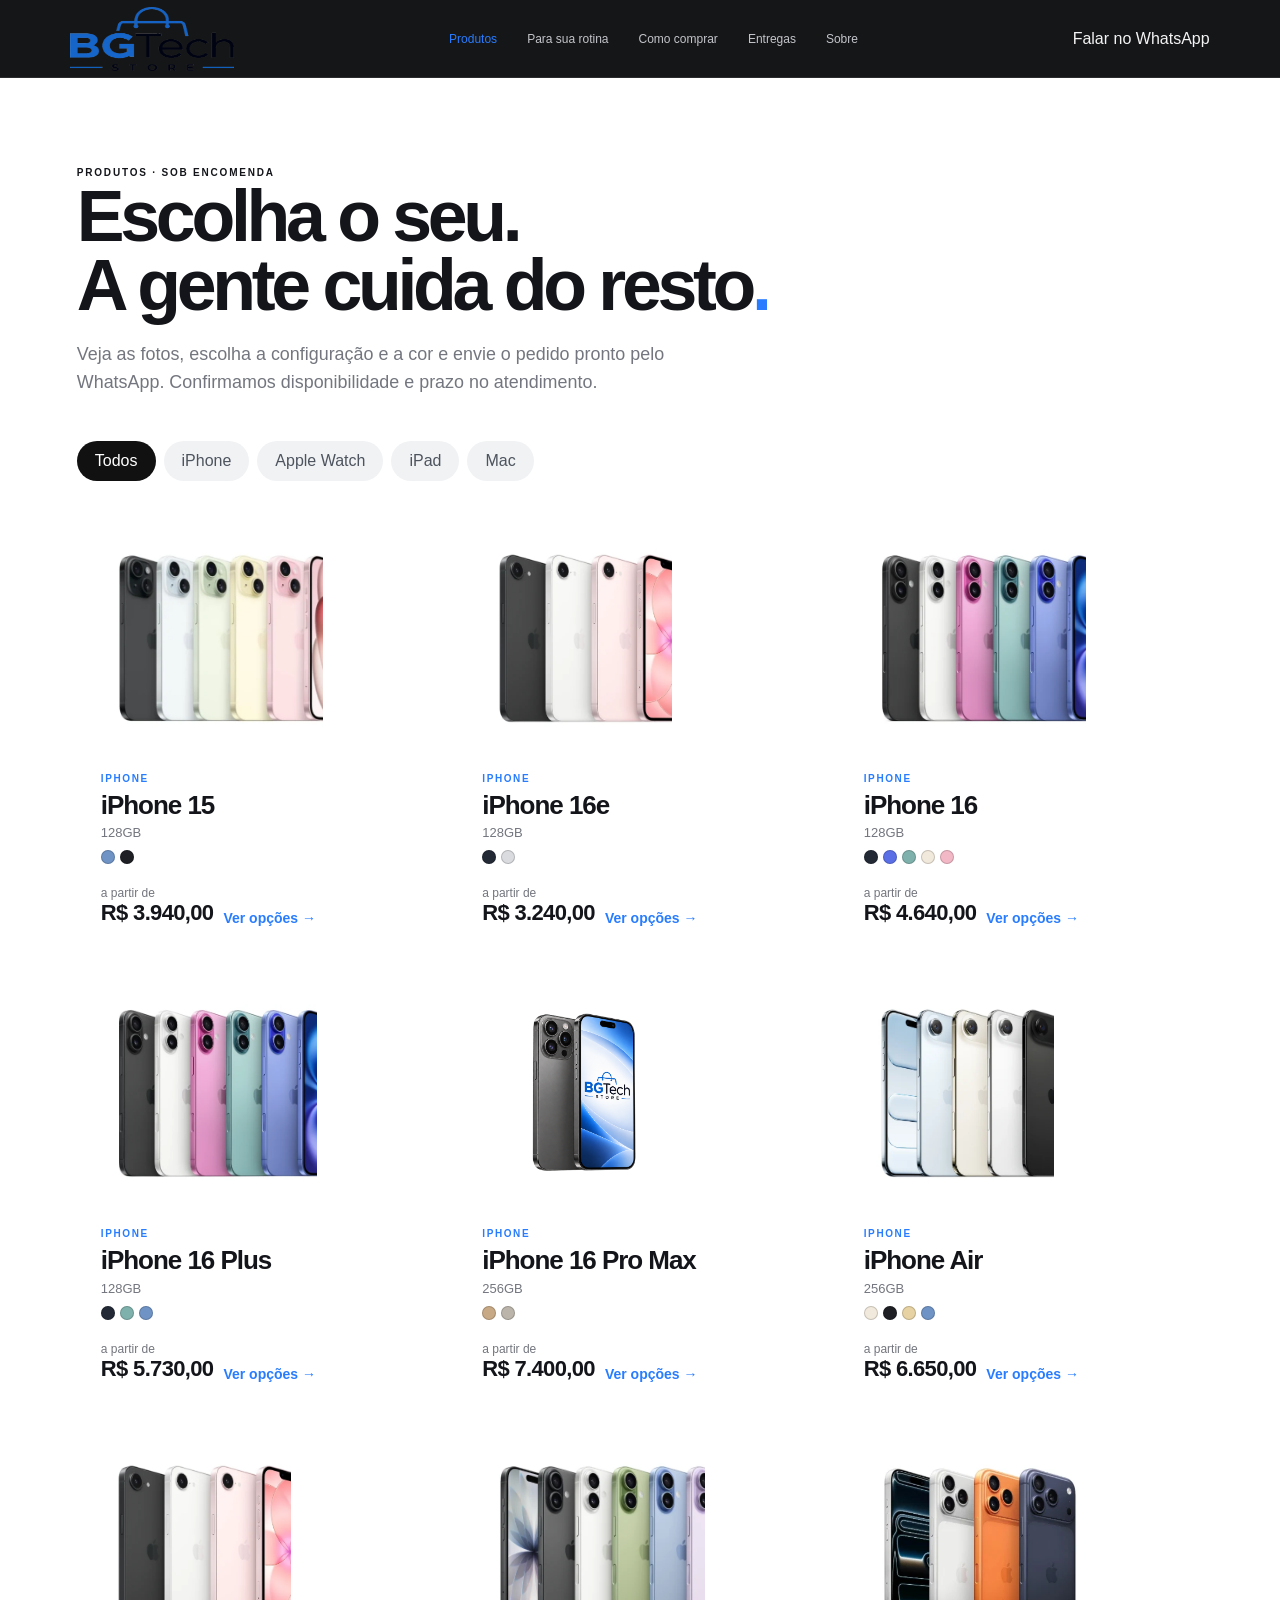
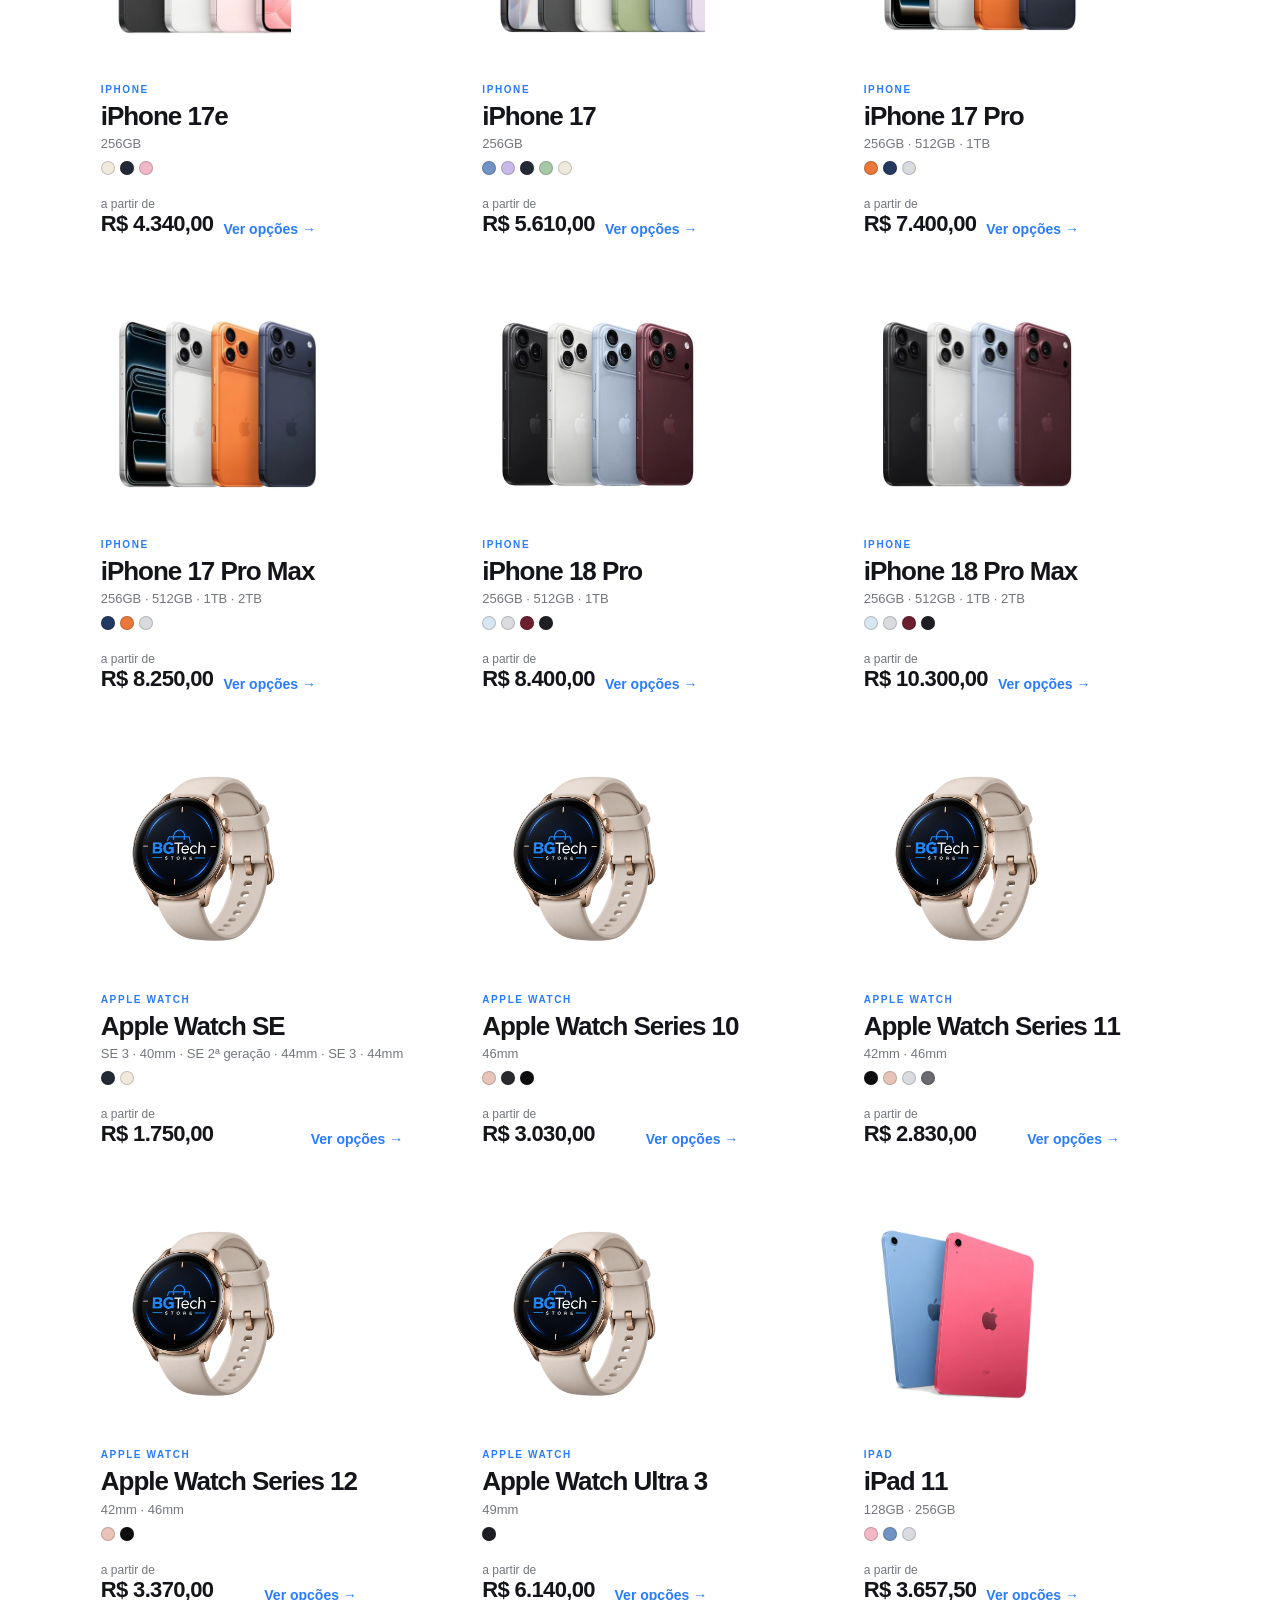
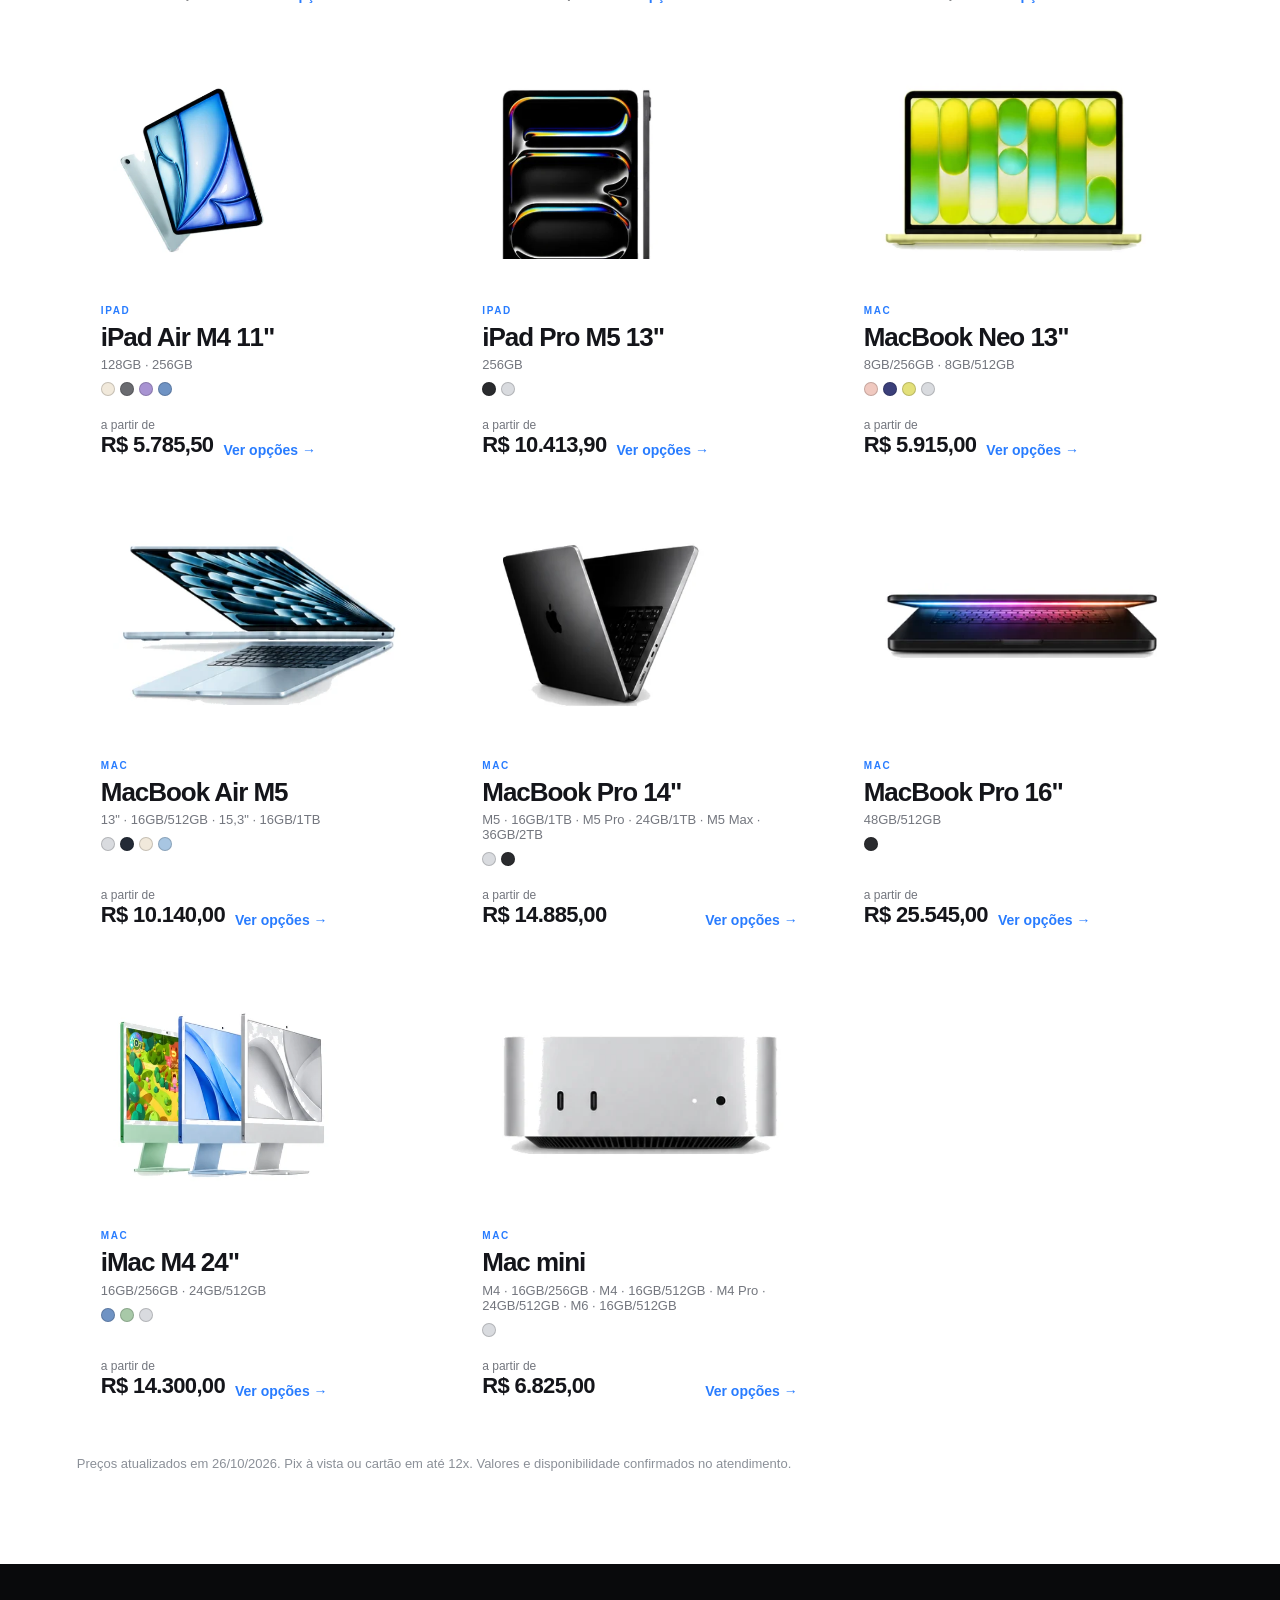
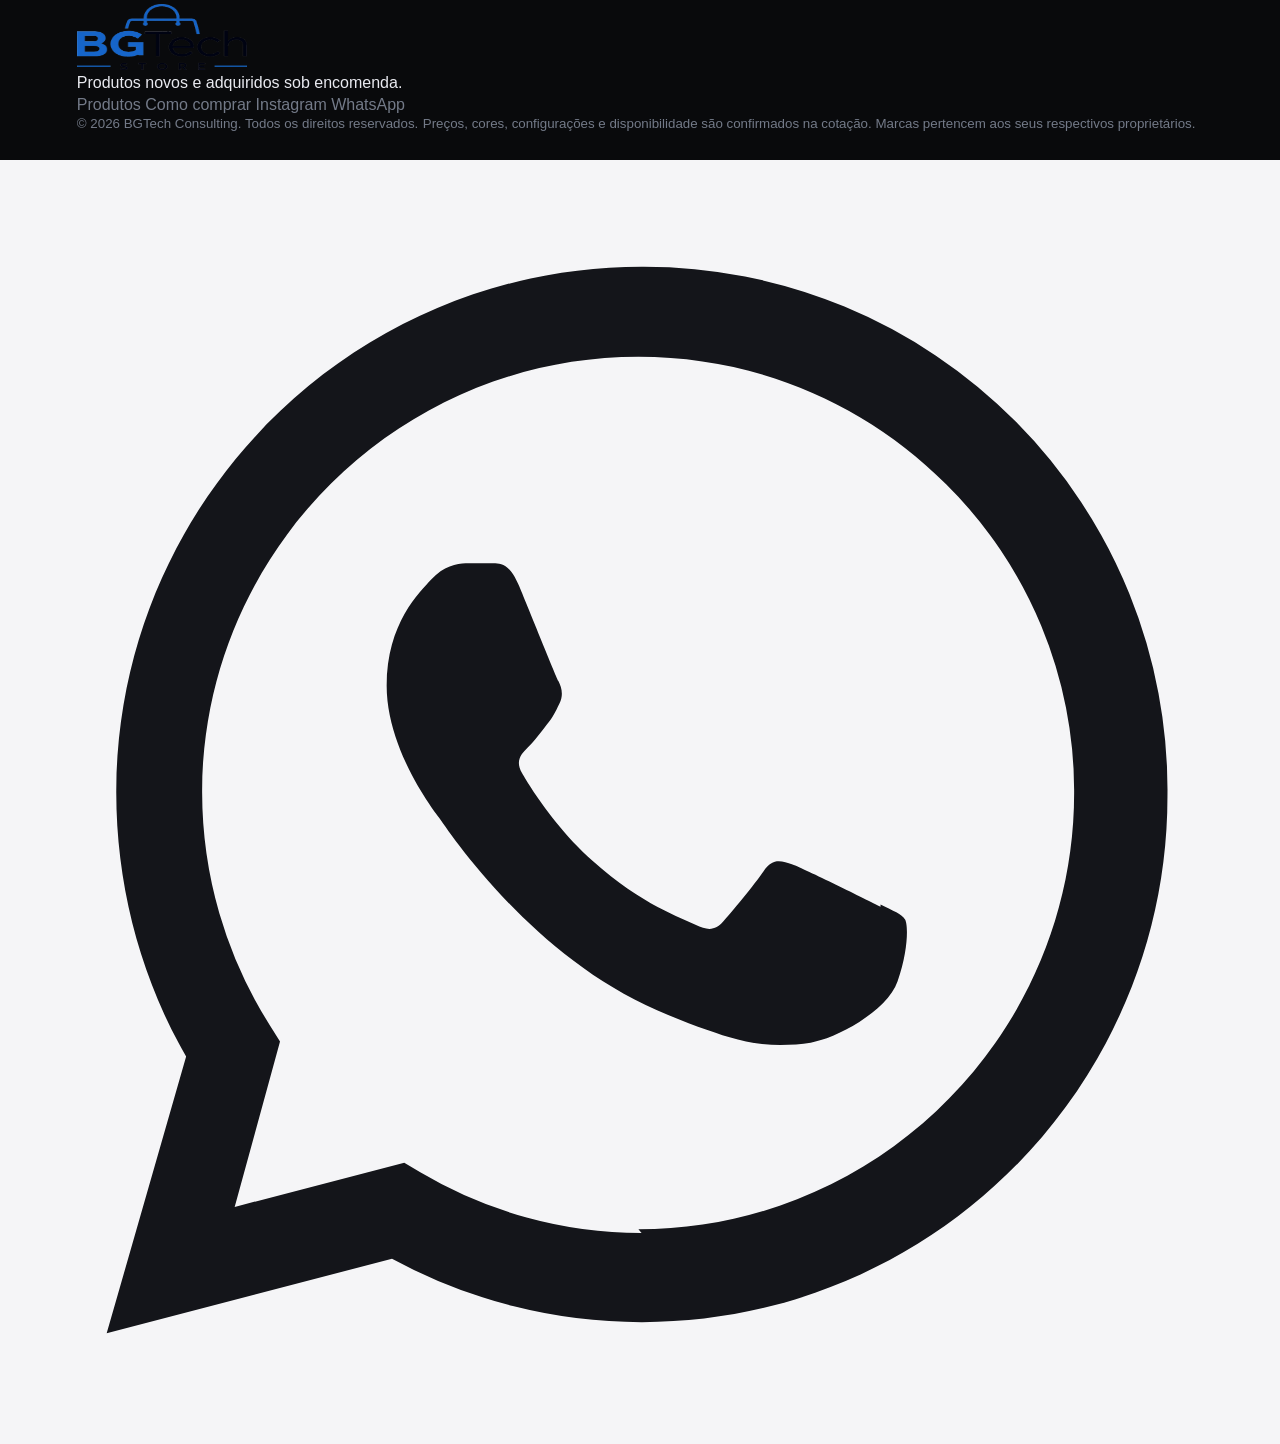
==== produtos.html @ 638562e5 "Adiciona página /produtos com fotos, configuração e pedido pelo WhatsApp - produtos.html usa o mesmo" ====
<!doctype html>
<html lang="pt-BR">
<head>
  <meta charset="utf-8" />
  <meta name="viewport" content="width=device-width, initial-scale=1" />
  <meta name="description" content="Produtos BGTech Store: iPhone, Apple Watch, iPad e Mac com preço no Pix e em até 12x. Escolha cor e armazenamento e feche pelo WhatsApp. Smartphones, tablets, MacBooks, notebooks, smartwatches e acessórios sob encomenda, com atendimento consultivo, 5% de desconto no Pix e parcelamento em até 12x." />
  <meta name="theme-color" content="#ffffff" />
  <meta name="robots" content="index,follow" />

  <meta property="og:type" content="website" />
  <meta property="og:locale" content="pt_BR" />
  <meta property="og:site_name" content="BGTech Store" />
  <meta property="og:title" content="Produtos | BGTech Store" />
  <meta property="og:description" content="Tecnologia sob encomenda com atendimento consultivo para você escolher melhor." />
  <meta property="og:image" content="assets/og-bgtech.png" />

  <title>Produtos | BGTech Store</title>
  <link rel="icon" type="image/png" sizes="32x32" href="assets/favicon-32.png" />
  <link rel="apple-touch-icon" href="assets/apple-touch-icon.png" />
  <link rel="stylesheet" href="styles.css" />
  <link rel="stylesheet" href="produtos.css" />

  <script type="application/ld+json">
  {
    "@context":"https://schema.org",
    "@type":"Store",
    "name":"BGTech Store",
    "description":"Tecnologia sob encomenda com atendimento consultivo.",
    "telephone":"+55 11 92019-3443",
    "sameAs":["https://www.instagram.com/bgtechstore/"],
    "url":"https://bgtech-store.vercel.app/"
  }
  </script>
</head>
<body>
  <a class="skip-link" href="#conteudo">Pular para o conteúdo</a>

  <header class="site-header" id="topo">
    <a class="brand" href="/" aria-label="BGTech Store — início">
      <img src="assets/logo-bgtech-web.png" alt="BGTech Store" width="164" height="64" />
    </a>

    <nav class="desktop-nav" aria-label="Navegação principal">
      <a href="/produtos" aria-current="page">Produtos</a>
      <a href="/#perfis">Para sua rotina</a>
      <a href="/#como-comprar">Como comprar</a>
      <a href="/#entregas">Entregas</a>
      <a href="/#sobre">Sobre</a>
    </nav>

    <a class="header-cta" data-wa="Olá BGTech Store! Quero encontrar a tecnologia ideal para a minha rotina." href="#">Falar no WhatsApp</a>
    <button class="menu-btn" type="button" aria-label="Abrir menu" aria-expanded="false" aria-controls="mobile-menu"><span></span><span></span></button>
  </header>

  <nav class="mobile-menu" id="mobile-menu" hidden aria-label="Navegação móvel">
    <a href="/produtos" aria-current="page">Produtos</a>
    <a href="/#perfis">Para sua rotina</a>
    <a href="/#como-comprar">Como comprar</a>
    <a href="/#entregas">Entregas</a>
    <a href="/#sobre">Sobre</a>
    <a class="mobile-wa" data-wa="Olá BGTech Store! Quero encontrar a tecnologia ideal para a minha rotina." href="#">Falar no WhatsApp</a>
  </nav>

  <main id="conteudo" class="shop">
    <section class="shop-hero">
      <span class="eyebrow">PRODUTOS · SOB ENCOMENDA</span>
      <h1>Escolha o seu.<br>A gente cuida do resto<span>.</span></h1>
      <p>Veja as fotos, escolha a configuração e a cor e envie o pedido pronto pelo WhatsApp. Confirmamos disponibilidade e prazo no atendimento.</p>
    </section>

    <nav class="shop-filter" aria-label="Categorias de produto">
      <button type="button" class="shop-chip active" data-cat="all" aria-pressed="true">Todos</button>
      <button type="button" class="shop-chip" data-cat="iphone" aria-pressed="false">iPhone</button>
      <button type="button" class="shop-chip" data-cat="watch" aria-pressed="false">Apple Watch</button>
      <button type="button" class="shop-chip" data-cat="ipad" aria-pressed="false">iPad</button>
      <button type="button" class="shop-chip" data-cat="mac" aria-pressed="false">Mac</button>
    </nav>

    <section class="shop-grid" id="shop-grid" aria-live="polite"></section>
    <p class="shop-note">Preços atualizados em <span id="shop-updated"></span>. Pix à vista ou cartão em até 12x. Valores e disponibilidade confirmados no atendimento.</p>
  </main>

  <div class="pd" id="pd" hidden role="dialog" aria-modal="true" aria-labelledby="pd-name">
    <div class="pd-box">
      <button class="pd-close" id="pd-close" type="button" aria-label="Fechar">×</button>
      <figure class="pd-media"><img id="pd-img" alt="" /><button class="pd-zoom" id="pd-zoom" type="button">Ampliar foto</button></figure>
      <div class="pd-info">
        <span class="card-kicker" id="pd-tag"></span>
        <h2 id="pd-name"></h2>
        <div class="pd-group" id="pd-opt-group"><span class="pd-label">Configuração</span><div class="pd-chips" id="pd-opts"></div></div>
        <div class="pd-group"><span class="pd-label">Cor <b id="pd-color-name"></b></span><div class="pd-chips" id="pd-colors"></div></div>
        <div class="pd-price">
          <div><small>À vista no Pix</small><strong id="pd-pix"></strong></div>
          <div class="pd-card" id="pd-card"></div>
        </div>
        <a class="btn btn-wa" id="pd-wa" href="#" target="_blank" rel="noopener noreferrer">Pedir pelo WhatsApp</a>
        <p class="pd-help">Você conversa direto com a BGTech. Sem cadastro e sem pagamento no site.</p>
      </div>
    </div>
  </div>
  <div class="zoom" id="zoom" hidden><img id="zoom-img" alt="" /><button class="pd-close" id="zoom-close" type="button" aria-label="Fechar foto">×</button></div>

  <footer>
    <div class="footer-main">
      <div class="footer-brand">
        <img src="assets/logo-bgtech-web.png" alt="BGTech Store" width="170" height="66" />
        <p>Produtos novos e adquiridos sob encomenda.</p>
      </div>
      <div class="footer-links">
        <a href="/produtos">Produtos</a>
        <a href="/#como-comprar">Como comprar</a>
        <a href="https://instagram.com/bgtechstore" target="_blank" rel="noopener noreferrer">Instagram</a>
        <a data-wa="Olá BGTech Store!" href="#">WhatsApp</a>
      </div>
    </div>
    <div class="footer-legal">
      <small>© <span id="year"></span> BGTech Consulting. Todos os direitos reservados.</small>
      <small>Preços, cores, configurações e disponibilidade são confirmados na cotação. Marcas pertencem aos seus respectivos proprietários.</small>
    </div>
  </footer>

  <a class="whatsapp-fab" data-wa="Olá BGTech Store! Quero fazer uma cotação." href="#" aria-label="Falar com a BGTech Store no WhatsApp">
    <svg viewBox="0 0 24 24" aria-hidden="true"><path fill="currentColor" d="M19.05 4.91A9.82 9.82 0 0 0 12.03 2C6.6 2 2.18 6.42 2.18 11.86c0 1.74.45 3.45 1.31 4.95L2 22l5.35-1.4a9.8 9.8 0 0 0 4.68 1.19h.01c5.43 0 9.85-4.42 9.85-9.86a9.8 9.8 0 0 0-2.84-7.02Zm-7.02 15.21h-.01a8.14 8.14 0 0 1-4.14-1.14l-.3-.18-3.18.83.85-3.1-.2-.32a8.17 8.17 0 0 1-1.26-4.35c0-4.5 3.67-8.17 8.18-8.17 2.18 0 4.23.85 5.77 2.39a8.1 8.1 0 0 1 2.4 5.79c0 4.51-3.67 8.18-8.17 8.18Zm4.48-6.12c-.24-.12-1.43-.71-1.65-.79-.22-.08-.38-.12-.54.12-.16.24-.62.79-.76.95-.14.16-.28.18-.52.06-.24-.12-1.01-.37-1.92-1.19-.71-.63-1.19-1.41-1.33-1.65-.14-.24-.01-.37.11-.49.11-.1.24-.28.35-.42.12-.14.16-.24.24-.4.08-.16.04-.3-.02-.42-.06-.12-.54-1.31-.74-1.79-.2-.48-.4-.41-.54-.42h-.46c-.16 0-.42.06-.64.3-.22.24-.84.82-.84 2s.86 2.31.98 2.47c.12.16 1.69 2.58 4.09 3.61.57.25 1.02.4 1.36.51.57.18 1.1.16 1.52.1.46-.07 1.43-.58 1.63-1.15.2-.57.2-1.06.14-1.16-.06-.1-.22-.16-.46-.28Z"/></svg>
  </a>

  <noscript><div class="noscript">Para usar os links automáticos do WhatsApp, ative o JavaScript. Telefone: (11) 92019-3443.</div></noscript>
  <script src="script.js" defer></script>
  <script src="produtos-data.js" defer></script>
  <script src="produtos.js" defer></script>
</body>
</html>
---- styles.css ----
@charset "UTF-8";
:root{--blue:#287cff;--ink:#14151a;--muted:#73767e;--dark:#090a0c;--line:#ffffff18;color-scheme:light;--phone-metal:#9ea9b9}
*{box-sizing:border-box}html{scroll-behavior:smooth;scroll-padding-top:82px}body{margin:0;font-family:Arial,Helvetica,sans-serif;color:var(--ink);background:#f5f5f7;-webkit-font-smoothing:antialiased}a{color:inherit;text-decoration:none}button,input{font:inherit}button,a,input{-webkit-tap-highlight-color:transparent}button,a{touch-action:manipulation}button{cursor:pointer}img{max-width:100%;display:block}button:focus-visible,a:focus-visible,input:focus-visible{outline:3px solid #398cff;outline-offset:6px}button{color:inherit}h1,h2,h3,p{margin:0}h1,h2,h3{letter-spacing:-.055em}h2{font-size:clamp(38px,4.5vw,68px);line-height:1.06;font-weight:600}h3{font-weight:600}p{line-height:1.65}.skip-link{position:fixed;top:10px;left:10px;padding:15px;background:white;z-index:100;transform:translateY(-160%)}.skip-link:focus{transform:none}[hidden]{display:none!important}
.site-header{height:78px;position:sticky;top:0;z-index:50;display:flex;align-items:center;justify-content:space-between;gap:26px;padding:0 5.5%;background:#090a0cf2;backdrop-filter:blur(18px);border-bottom:1px solid var(--line);color:#f4f4f5}.brand{display:flex;flex-direction:column;align-items:center;flex-shrink:0}.brand-mark{font-size:23px;letter-spacing:-1.3px;font-weight:800;position:relative}.brand-mark>span{font-weight:400}.brand-mark i{display:inline-block;background:var(--blue);border-radius:50%;width:5px;height:5px;margin-left:3px}.brand-store{font-size:8px;letter-spacing:6px;margin-left:6px;margin-top:3px}.desktop-nav{display:flex;gap:30px;font-size:12px;color:#c4c5ca}.desktop-nav a:hover{color:white}.nav-cta{font-size:12px;border:1px solid #ffffff35;border-radius:30px;padding:12px 17px}.nav-cta span{margin-left:12px}.menu-btn{display:none;background:none;border:0;padding:12px}.menu-btn span{display:block;width:22px;height:1px;background:white;margin:6px 0}.mobile-menu{position:fixed;z-index:49;top:70px;width:100%;padding:20px 24px 32px;background:#101114;color:white;border-bottom:1px solid #333}.mobile-menu a{display:block;padding:14px 0;font-size:18px}
.hero{background:var(--dark);color:white;position:relative;min-height:800px;min-height:calc(100svh - 78px);display:grid;grid-template-columns:1.05fr 1fr;align-items:center;padding:55px 7% 92px;overflow:hidden;isolation:isolate}.hero:before{content:"";position:absolute;inset:0;background:radial-gradient(ellipse at 76% 48%,#24334a35,transparent 55%);z-index:-1}.hero-copy{z-index:2;padding-bottom:20px}.eyebrow{font-size:10px;letter-spacing:.18em;font-weight:600;line-height:1.8}.hero .eyebrow{color:#b2b6c0;font-size:9px;letter-spacing:.15em}.blue-dot{display:inline-block;width:5px;height:5px;border-radius:50%;background:#488dff;margin:0 7px 2px 0;box-shadow:0 0 13px #287cff}.hero h1{font-size:clamp(58px,6.6vw,108px);font-weight:600;line-height:1.02;margin:27px 0 28px;letter-spacing:-.065em}.hero h1>span{color:#9ca7ba;background:linear-gradient(100deg,#ecf0f9,#8795af);background-clip:text;-webkit-text-fill-color:transparent}.hero-description{color:#999da7;font-size:17px;line-height:1.65}.actions{display:flex;align-items:center;gap:25px;margin-top:34px}.button{display:inline-flex;align-items:center;justify-content:center;gap:22px;border-radius:40px;padding:17px 24px;font-size:13px;font-weight:500;min-height:50px;transition:background .2s,transform .2s}.button:hover{transform:translateY(-2px)}.primary{background:var(--blue);color:white}.primary:hover{background:#1267eb}.text-link{display:inline-flex;align-items:center;gap:15px;color:#0968e7;font-size:13px}.text-link:hover{text-decoration:underline;text-underline-offset:5px}.text-link.light{color:#e5e6eb}.hero-bottom{position:absolute;bottom:30px;left:7%;right:7%;display:flex;justify-content:space-between;align-items:center;color:#70747e;font-size:8px;letter-spacing:.14em;border-top:1px solid var(--line);padding-top:25px}.hero-bottom a{color:#b1b4bc;font-size:10px;letter-spacing:0}.hero-bottom a span{margin-left:14px}
.hero-art{height:600px;position:relative;min-width:0;scroll-margin-top:100px}.art-word{font-weight:800;position:absolute;font-size:clamp(140px,22vw,330px);letter-spacing:-.08em;top:100px;left:-10%;color:#ffffff03;-webkit-text-stroke:1px #ffffff0c;z-index:-1}.light-beam{position:absolute;inset:10% -35% 0 10%;background:radial-gradient(ellipse,#466ca324,transparent 65%);filter:blur(30px);pointer-events:none}.device-view{position:absolute;inset:20px 0 70px;perspective:1100px;display:grid;place-items:center}.phone-assembly{width:238px;height:475px;position:relative;transform-style:preserve-3d;transform:rotateX(8deg) rotateY(var(--rotation,-24deg)) rotateZ(var(--phone-lean,12deg)) translateY(var(--phone-shift,0px));transition:transform .65s cubic-bezier(.2,.7,.2,1);will-change:transform}.phone-back,.phone-front{position:absolute;inset:0;border-radius:39px;backface-visibility:hidden;overflow:hidden;border:3px solid #aeb8c7}.phone-back{transform:translateZ(12px);background:linear-gradient(115deg,#e0e3e7 0%,#a6adb9 22%,#87919f 52%,#bcc3cd 85%,#d4d8df);box-shadow:inset 0 0 0 2px #e9edf24d,inset 10px 0 20px #ffffff22}.phone-back:after{content:"";position:absolute;inset:0;background:linear-gradient(125deg,transparent 45%,#f5f7ff55 50%,transparent 55%);opacity:.35;pointer-events:none}.camera-island{position:absolute;top:15px;left:14px;width:125px;height:139px;background:linear-gradient(120deg,#cad0d9,#7d8795);border-radius:29px;border:1px solid #e2e6ec;box-shadow:2px 4px 5px #28364677,inset 0 0 0 2px #ffffff28}.lens{position:absolute;width:48px;height:48px;border-radius:50%;background:radial-gradient(circle at 43% 40%,#456582 0%,#142b44 10%,#080d19 18%,#1d2d45 26%,#060a12 34%,#0a0c10 49%,#3c424c 51%,#12151b 60%,#9099a7 63%,#c3cbd7 68%,#666f7d 73%);border:1px solid #5d6672;box-shadow:2px 4px 4px #161c2477}.lens:after{content:"";position:absolute;width:9px;height:5px;border-radius:50%;background:#a9c6f555;left:14px;top:11px;filter:blur(1px)}.lens-one{left:8px;top:10px}.lens-two{left:8px;bottom:10px}.lens-three{right:8px;top:44px}.flash{position:absolute;right:24px;top:14px;width:18px;height:18px;border:2px solid #a6adb8;background:#f0eadf;border-radius:50%;box-shadow:inset 0 0 4px #fff}.sensor{position:absolute;right:27px;bottom:15px;border-radius:50%;background:#28313b;width:13px;height:13px}.back-monogram{position:absolute;top:54%;width:100%;text-align:center;letter-spacing:-1px;color:#4b566c66;font-weight:700;font-size:22px}.back-monogram span{font-weight:400}.back-detail{position:absolute;bottom:34px;left:0;width:100%;text-align:center;font-size:5px;letter-spacing:1.6px;color:#556076}.phone-front{transform:rotateY(180deg) translateZ(12px);border:5px solid #24272e;background:#050611;box-shadow:0 0 0 1px #c4cbd7,inset 0 0 0 2px #000}.screen-art{position:absolute;inset:0;background:radial-gradient(ellipse at 20% 30%,#152e97,#04040e 65%)}.screen-art i{position:absolute;left:-60px;top:75px;width:330px;height:210px;border-radius:50%;transform:rotate(-45deg);border:2px solid #73a1ff;box-shadow:0 0 15px #346bff,inset 0 0 30px #183ce3;background:linear-gradient(15deg,#080b2c88,#204ed888)}.screen-art i:nth-child(2){top:200px;left:-5px;transform:rotate(-45deg);border-color:#8d75ff;background:#25184844}.screen-art i:nth-child(3){top:315px;left:55px;border-color:#c2caff}.dynamic-island{position:absolute;top:10px;left:50%;transform:translateX(-50%);width:69px;height:20px;border-radius:30px;background:#030305}.screen-copy{position:absolute;top:38%;width:100%;text-align:center;text-shadow:0 1px 15px #0008}.screen-copy span{font-size:16px}.screen-copy strong{display:block;font-size:50px;letter-spacing:-3px;margin-top:4px}.screen-bar{position:absolute;bottom:9px;left:35%;width:30%;height:4px;border-radius:9px;background:#eee}.phone-side{position:absolute;top:37px;height:401px;width:24px;background:linear-gradient(90deg,#697383,#d1d7e0 35%,#828d9d 65%,#c7cfda);backface-visibility:hidden}.side-left{left:-12px;transform:rotateY(-90deg)}.side-right{right:-12px;transform:rotateY(90deg)}.phone-side i{position:absolute;left:8px;top:80px;width:8px;height:43px;border-radius:8px;background:#737c8c;border:1px solid #c7d0dc}.side-left i:nth-child(2){top:140px}.side-right i{top:105px;height:60px}.phone-edge{position:absolute;left:37px;width:164px;height:24px;background:linear-gradient(#758090,#c7cfda,#8792a2);backface-visibility:hidden}.edge-top{top:-12px;transform:rotateX(90deg)}.edge-bottom{bottom:-12px;transform:rotateX(-90deg)}.edge-bottom i{position:absolute;width:25px;height:7px;background:#161a21;border-radius:5px;left:70px;top:9px}.device-shadow{position:absolute;width:240px;height:18px;border-radius:50%;background:#020306;filter:blur(14px);bottom:95px;left:calc(50% - 120px)}.device-controls{position:absolute;bottom:30px;display:flex;align-items:center;gap:12px;justify-content:center;width:100%;font-size:10px;color:#9a9eaa}.device-controls label span{margin-left:7px}.device-controls input{width:75px;height:22px;accent-color:#acbdd8;cursor:pointer}.device-controls button{border:1px solid #ffffff25;border-radius:20px;background:#ffffff07;color:#c7ccd5;padding:8px 12px;font-size:10px;min-height:34px}.art-note{position:absolute;bottom:0;width:100%;text-align:center;font-size:8px;color:#686e7b}
.benefit-strip{display:flex;justify-content:center;gap:65px;padding:24px 6%;background:#111216;color:#8a8e99;font-size:11px;border-top:1px solid var(--line)}.benefit-strip b{color:#d1d3da;font-weight:500}.section{padding:110px max(6%,calc((100vw - 1280px)/2));}.section-heading h2{margin-top:20px}.section-heading h2 span{color:#8a8d96}.section-heading>p:last-child{font-size:16px;color:#7c808a;margin-top:23px}.experience{background:#101114;color:#f2f2f6;padding-top:110px;padding-bottom:110px}.experience .eyebrow{color:#8e95a4}.feature-grid{display:grid;grid-template-columns:repeat(3,1fr);gap:38px;margin-top:70px}.feature{border-top:1px solid #ffffff1c;padding-top:20px}.feature-index{font-size:9px;letter-spacing:.14em;color:#888e9b}.feature-visual{height:190px;position:relative;display:flex;align-items:center;justify-content:center;overflow:hidden}.feature h3{font-size:23px;letter-spacing:-.04em;margin:14px 0}.feature>p{font-size:13px;color:#9296a0;max-width:315px}.camera-visual{gap:0;transform:rotate(-10deg)}.camera-visual i{height:82px;width:82px;border-radius:50%;border:6px solid #454e5d;background:radial-gradient(circle,#566a9e 0%,#0b1327 18%,#33476b 27%,#0a0c13 38%,#0d1016 60%,#697385 64%,#151921 70%);box-shadow:0 12px 30px #0009;margin-left:-15px}.camera-visual i:nth-child(2){transform:translateY(-22px)}.camera-visual i:nth-child(3){transform:translateY(6px)}.orbit-visual i{position:absolute;width:240px;height:94px;border:1px solid #3a465b;border-radius:50%;transform:rotate(-25deg)}.orbit-visual i:nth-child(2){transform:rotate(25deg);width:220px;height:110px}.orbit-visual span{font-size:35px;line-height:1;letter-spacing:-2px;z-index:1;background:#101114;padding:6px;color:#c2cbdc;text-align:center}.choice-visual{flex-direction:column}.choice-visual>span{font-size:73px;letter-spacing:-5px;color:#c5cbd5}.choice-visual i{font-style:normal;font-size:8px;letter-spacing:.2em;color:#707b8f}
.collection{background:#f5f5f7}.collection-heading{display:flex;align-items:flex-end;justify-content:space-between;gap:30px;margin-bottom:48px}.collection-heading .eyebrow{color:#70757e;margin-bottom:18px}.collection-heading h2{font-size:clamp(36px,4vw,56px)}.collection-heading>p{font-size:13px;color:#787d85}.collection-grid{display:grid;grid-template-columns:1fr 1fr;gap:22px}.product-card{border-radius:24px;background:white;overflow:hidden;position:relative;min-height:550px;display:flex;flex-direction:column;isolation:isolate}.product-copy{padding:40px 40px 0;z-index:2}.product-copy .eyebrow{font-size:8px;color:#838793}.product-copy h3{font-size:42px;line-height:1.06;margin:16px 0 13px}.product-copy p{font-size:14px;color:#81858e;margin-bottom:19px}.product-card img{width:85%;height:320px;object-fit:contain;align-self:center;transition:transform .8s cubic-bezier(.2,.7,.2,1)}.product-card:hover img{transform:scale(1.04) translateY(-5px)}.product-wide{grid-column:1/-1;display:grid;grid-template-columns:.85fr 1.15fr;min-height:470px;align-items:center;background:radial-gradient(ellipse at 70% 80%,#dfe8f0,#fdfdfd 65%)}.product-wide .product-copy{padding:45px 0 45px 55px}.product-wide .product-copy h3{font-size:56px}.product-wide img{width:100%;height:440px;object-fit:contain}.accessories{background:radial-gradient(ellipse at 80% 60%,#263548,#141921 65%);color:white;min-height:420px}.accessories .product-copy p{color:#a4abb7}.accessories img{height:410px;width:90%}.consultation{display:grid;grid-template-columns:1fr 1fr;gap:100px;background:#fff}.consultation-intro .eyebrow{color:#777e8b;font-size:9px;margin-bottom:24px}.consultation-intro h2 span{color:#287cff}.consultation-intro>p:not(.eyebrow){color:#7e838c;font-size:14px;max-width:340px;margin-top:28px;margin-bottom:28px}.steps{list-style:none;margin:0;padding:24px 0}.steps li{display:flex;gap:28px;border-top:1px solid #e3e5ea;padding:32px 0}.steps li>span{color:#9aa2b0;font-size:11px;padding-top:7px}.steps h3{font-size:23px;letter-spacing:-.04em;margin-bottom:12px}.steps p{font-size:13px;color:#7d838d;max-width:340px}.closing{background:#0b0c0f;color:#fff;text-align:center;padding:105px 24px 95px;background-image:radial-gradient(ellipse at 50% 105%,#182e53,transparent 60%)}.closing .eyebrow{color:#8c95a4;margin-bottom:24px}.closing h2{font-size:clamp(56px,6.5vw,96px);line-height:1.02}.closing h2 span{color:#a6b5d1}.closing p:not(.eyebrow){font-size:15px;color:#989eab;margin:25px 0 30px}.instagram-link{display:block;font-size:11px;color:#979fab;margin-top:29px}.instagram-link:hover{color:white}footer{background:#090a0c;color:#737a88;padding:40px 6% 28px}.footer-top{display:flex;gap:28px;align-items:center;padding-bottom:30px}.footer-brand{color:#e9eaf0}.footer-top p{flex:1;font-size:11px;margin-left:20px}.footer-top>a:not(.brand){font-size:11px;color:#c0c4ce}.footer-bottom{border-top:1px solid #ffffff16;padding-top:23px;display:flex;gap:55px;justify-content:space-between}.footer-bottom p{font-size:9px;max-width:620px}.reveal{opacity:1;transform:none}.motion-ready .reveal{opacity:0;transform:translateY(24px);transition:opacity .8s,transform .8s}.motion-ready .reveal.visible{opacity:1;transform:none}
@media(min-width:1500px){.hero{padding-left:max(7%,calc((100vw - 1400px)/2));padding-right:max(7%,calc((100vw - 1400px)/2))}.hero-art{height:680px}.phone-assembly{width:270px;height:540px}.phone-side{height:466px}.phone-edge{width:196px}.device-controls{bottom:35px}.device-view{inset:40px 0 75px}}
@media(max-width:1100px){.desktop-nav{gap:18px}.nav-cta{font-size:11px;padding:10px 12px}.hero{padding-inline:5%;grid-template-columns:1.1fr 1fr}.hero h1{font-size:65px}.hero .eyebrow{font-size:8px;letter-spacing:.1em}.hero-art{height:570px}.phone-assembly{width:211px;height:430px}.phone-side{height:356px}.phone-edge{width:137px}.actions{gap:18px}.actions .text-link{font-size:11px}.button{font-size:12px;padding:16px 20px}.benefit-strip{gap:30px}.section{padding:85px 6%}.feature-grid{gap:25px}.consultation{gap:50px}.device-controls{gap:8px}.device-controls label{font-size:9px}.device-controls input{width:50px}}
@media(max-width:800px){.site-header{height:70px;padding-inline:6%}.desktop-nav,.nav-cta{display:none}.menu-btn{display:block}.hero{grid-template-columns:1fr;min-height:0;text-align:center;padding:60px 24px 90px}.hero-copy{padding:0}.hero h1{font-size:clamp(50px,10vw,78px);margin:22px 0}.hero .eyebrow{font-size:8px}.hero-description{font-size:15px}.actions{justify-content:center;gap:23px;margin-top:25px}.hero-art{height:535px;margin-top:24px;width:100%;max-width:500px;justify-self:center;scroll-margin-top:85px}.device-view{inset:20px 0 70px}.phone-assembly{width:211px;height:420px;--phone-lean:9deg}.phone-side{height:346px}.art-word{font-size:230px;top:90px;left:0;width:100%}.hero-bottom{left:6%;right:6%;bottom:26px;padding-top:20px}.hero-bottom>span:last-child{display:none}.hero-bottom>span:first-child{font-size:7px}.device-controls{bottom:30px;gap:13px}.device-controls input{width:70px}.device-controls label{font-size:10px}.art-note{bottom:3px}.benefit-strip{display:grid;grid-template-columns:1fr 1fr;text-align:center;gap:14px 12px;padding:24px;font-size:10px}.section{padding:75px 6%}.section-heading h2{font-size:43px}.section-heading>p:last-child{font-size:14px}.feature-grid{grid-template-columns:1fr;gap:35px;margin-top:45px}.feature{display:grid;grid-template-columns:1fr 1fr;column-gap:22px}.feature-index{grid-column:1/-1}.feature-visual{grid-column:2;grid-row:2/4;height:160px}.feature h3{grid-column:1;grid-row:2;align-self:end;font-size:21px;line-height:1.15}.feature>p{grid-column:1;grid-row:3;font-size:12px}.camera-visual i{width:65px;height:65px;flex-shrink:0}.orbit-visual i{width:150px;height:90px}.orbit-visual i:nth-child(2){width:150px;height:80px}.choice-visual>span{font-size:54px}.choice-visual i{font-size:6px}.collection-heading{display:block;margin-bottom:32px}.collection-heading h2{font-size:40px}.collection-heading>p{margin-top:20px}.collection-grid{gap:16px}.product-card{min-height:440px}.product-copy{padding:27px 24px 0}.product-copy h3{font-size:31px}.product-copy p{font-size:12px}.product-copy .eyebrow{font-size:7px}.product-card img{height:240px;width:100%}.product-wide{min-height:390px}.product-wide .product-copy{padding:35px 0 35px 30px}.product-wide .product-copy h3{font-size:39px}.product-wide img{height:330px}.product-card .text-link{font-size:11px;gap:8px}.consultation{grid-template-columns:1fr;gap:35px}.consultation-intro h2{font-size:49px}.consultation-intro>p:not(.eyebrow){max-width:470px}.steps li{padding:25px 0}.steps p{max-width:none}.steps{padding:0}.closing{padding:80px 24px}.footer-top{flex-wrap:wrap;gap:22px}.footer-top p{flex-basis:60%;margin-left:0}.footer-bottom{display:block}.footer-bottom p+p{margin-top:15px}}
@media(max-width:480px){.hero{padding-top:46px}.hero h1{font-size:52px}.hero-art{height:500px}.phone-assembly{width:190px;height:386px}.phone-side{height:312px}.phone-edge{width:116px}.camera-island{transform:scale(.88);transform-origin:top left}.art-word{font-size:190px;top:100px}.hero-bottom>span:first-child{font-size:6px}.hero-bottom a{font-size:9px}.collection-grid{grid-template-columns:1fr}.product-wide{grid-column:auto;display:flex;min-height:520px}.product-wide .product-copy{padding:32px 30px 0;align-self:flex-start}.product-wide .product-copy h3{font-size:40px}.product-wide img{height:300px}.product-card{min-height:490px}.product-card img{height:290px}.product-copy{padding:32px 30px 0}.product-copy h3{font-size:38px}.feature{column-gap:14px}.feature-visual{height:185px}.choice-visual>span{font-size:46px}.choice-visual i{letter-spacing:.1em}.section-heading h2{font-size:37px}.collection-heading h2{font-size:36px}.footer-top p{font-size:10px;flex-basis:55%}.actions{gap:17px}.button{gap:14px}.device-controls{gap:8px}.device-controls input{width:55px}}
@media(prefers-reduced-motion:reduce){html{scroll-behavior:auto}*,*:before,*:after{transition:none!important;animation:none!important}.motion-ready .reveal{opacity:1;transform:none}.phone-assembly{will-change:auto}}
---- produtos.css ----
/* Página de produtos — segue os tokens de styles.css */
.pd[hidden],.zoom[hidden],.pd-group[hidden]{display:none}
.desktop-nav a[aria-current="page"]{color:var(--blue)}
.shop{background:#fff}
.shop-hero{padding:84px clamp(24px,6vw,96px) 30px;max-width:980px}
.shop-hero h1{font-size:clamp(44px,5.6vw,84px);line-height:.96;letter-spacing:-.06em;font-weight:760;margin-bottom:20px;text-wrap:balance}
.shop-hero h1 span{color:var(--blue)}
.shop-hero p{color:var(--muted);font-size:clamp(16px,1.4vw,19px);max-width:640px;line-height:1.6}
.shop-filter{position:sticky;top:72px;z-index:40;display:flex;gap:8px;overflow-x:auto;padding:14px clamp(24px,6vw,96px);background:rgba(255,255,255,.9);backdrop-filter:blur(18px);-webkit-backdrop-filter:blur(18px);scrollbar-width:none}
.shop-chip{flex:none;border:0;padding:11px 18px;border-radius:999px;background:#f1f2f4;color:#4d545e;font:680 14px/1 inherit;font-family:inherit;cursor:pointer;transition:.2s}
.shop-chip.active{background:#111;color:#fff}
.shop-chip:focus-visible,.pd-chip:focus-visible,.p-card:focus-visible{outline:2px solid var(--blue);outline-offset:3px}
.shop-grid{display:grid;grid-template-columns:repeat(auto-fill,minmax(280px,1fr));gap:18px;padding:18px clamp(24px,6vw,96px) 30px}
.p-card{display:flex;flex-direction:column;text-align:left;border:0;padding:0;background:var(--soft);border-radius:var(--radius-lg);overflow:hidden;cursor:pointer;font:inherit;color:inherit;transition:transform .25s,box-shadow .25s}
.p-card:hover{transform:translateY(-4px);box-shadow:var(--shadow)}
.p-media{height:230px;display:grid;place-items:center;padding:26px;background:#fff;margin:10px 10px 0;border-radius:22px}
.p-media img{width:100%;height:100%;min-height:0;object-fit:contain;transition:transform .35s}
.p-card:hover .p-media img{transform:scale(1.04)}
.p-body{padding:20px 24px 24px;display:flex;flex-direction:column;gap:6px;flex:1}
.p-body .card-kicker{font-size:10px;letter-spacing:.16em;font-weight:820;color:var(--blue)}
.p-body h3{font-size:26px;letter-spacing:-.04em;line-height:1.05;margin:2px 0 0}
.p-opts{font-size:13px;color:var(--muted)}
.p-dots{display:flex;gap:5px;margin:4px 0 6px;flex-wrap:wrap}
.p-dot{width:14px;height:14px;border-radius:50%;box-shadow:inset 0 0 0 1px rgba(0,0,0,.18)}
.p-foot{margin-top:auto;display:flex;align-items:flex-end;justify-content:space-between;gap:10px;padding-top:10px}
.p-price small{display:block;font-size:12px;color:var(--muted)}
.p-price strong{font-size:22px;letter-spacing:-.03em;font-variant-numeric:tabular-nums}
.p-go{font-size:14px;font-weight:720;color:var(--blue);white-space:nowrap}
.shop-note{padding:0 clamp(24px,6vw,96px) 90px;color:#8b9098;font-size:13px}

.pd{position:fixed;inset:0;z-index:90;background:rgba(7,24,47,.42);backdrop-filter:blur(8px);-webkit-backdrop-filter:blur(8px);display:grid;place-items:center;padding:24px}
.pd-box{position:relative;width:min(1080px,100%);max-height:calc(100vh - 48px);overflow:auto;background:#fff;border-radius:var(--radius-xl);display:grid;grid-template-columns:1.1fr 1fr;box-shadow:0 40px 120px rgba(7,24,47,.3)}
.pd-close{position:absolute;top:14px;right:14px;z-index:3;width:42px;height:42px;border:0;border-radius:50%;background:#f1f2f4;color:#111;font-size:24px;line-height:1;cursor:pointer}
.pd-media{margin:0;background:#fff;border-right:1px solid var(--line);display:grid;place-items:center;padding:40px;position:relative;min-height:440px}
.pd-media img{width:100%;max-height:520px;object-fit:contain;cursor:zoom-in;filter:drop-shadow(0 24px 36px rgba(0,0,0,.12))}
.pd-zoom{position:absolute;left:20px;bottom:20px;border:0;background:#fff;border-radius:999px;padding:9px 14px;font:680 12px inherit;font-family:inherit;cursor:pointer;box-shadow:0 8px 20px rgba(0,0,0,.08)}
.pd-info{padding:46px 40px 36px;display:flex;flex-direction:column}
.pd-info .card-kicker{display:block;font-size:10px;letter-spacing:.16em;font-weight:820;color:var(--blue);margin-bottom:10px;text-transform:uppercase}
.pd-info h2{font-size:clamp(34px,3.4vw,48px);letter-spacing:-.05em;line-height:1;margin-bottom:8px}
.pd-group{margin-top:22px}
.pd-label{display:block;font-size:12px;font-weight:760;color:#4a515c;margin-bottom:10px}
.pd-label b{font-weight:500;color:var(--muted);margin-left:4px}
.pd-chips{display:flex;flex-wrap:wrap;gap:8px}
.pd-chip{display:inline-flex;align-items:center;gap:8px;border:1.5px solid var(--line);background:#fff;border-radius:14px;padding:11px 15px;font:650 14px inherit;font-family:inherit;color:var(--ink);cursor:pointer;transition:.15s}
.pd-chip:hover{border-color:#b9c3d1}
.pd-chip[aria-pressed="true"]{border-color:var(--blue);box-shadow:0 0 0 3px var(--blue-soft)}
.pd-chip.soldout{color:#9aa0a8}
.pd-chip .p-dot{width:16px;height:16px}
.pd-price{margin-top:26px;padding:20px 22px;border-radius:20px;background:var(--soft);display:flex;justify-content:space-between;align-items:flex-end;gap:14px;flex-wrap:wrap}
.pd-price small{display:block;font-size:12px;color:var(--muted);margin-bottom:2px}
.pd-price strong{font-size:34px;letter-spacing:-.045em;color:var(--blue);font-variant-numeric:tabular-nums;line-height:1.05}
.pd-card{text-align:right;font-size:13px;color:var(--muted);font-variant-numeric:tabular-nums}
.pd-card b{display:block;color:var(--ink);font-size:16px}
.btn-wa{margin-top:16px;width:100%;gap:10px;background:#18aa60;color:#fff;min-height:56px;font-size:15px}
.btn-wa:hover{background:#12924f;transform:translateY(-2px)}
.pd-help{margin:12px 0 0;font-size:12px;color:#8b9098;text-align:center}
.zoom{position:fixed;inset:0;z-index:95;background:#fff;display:grid;place-items:center;padding:30px;cursor:zoom-out}
.zoom img{max-width:100%;max-height:100%;object-fit:contain}
body.pd-open{overflow:hidden}

@media(max-width:1100px){.shop-filter{top:72px}}
@media(max-width:860px){
  .pd{padding:0;place-items:end center}
  .pd-box{grid-template-columns:1fr;border-radius:28px 28px 0 0;max-height:94vh}
  .pd-media{min-height:0;padding:30px 24px 22px;border-right:0;border-bottom:1px solid var(--line)}.pd-media img{max-height:300px}
  .pd-info{padding:26px 22px calc(26px + env(safe-area-inset-bottom,0px))}
}
@media(max-width:720px){
  .shop-hero{padding:56px 20px 20px}.shop-filter{top:66px;padding:12px 20px}
  .shop-grid{padding:14px 20px 24px;grid-template-columns:1fr 1fr;gap:12px}
  .p-media{height:140px;padding:12px;margin:6px 6px 0;border-radius:18px}
  .p-body{padding:14px 14px 16px}.p-body h3{font-size:18px}.p-opts{font-size:12px}
  .p-price strong{font-size:17px}.p-go{display:none}
  .shop-note{padding:0 20px 80px}
}
@media(max-width:380px){.shop-grid{grid-template-columns:1fr}}
@media(prefers-reduced-motion:reduce){.p-card,.p-media img,.pd-chip{transition:none}}
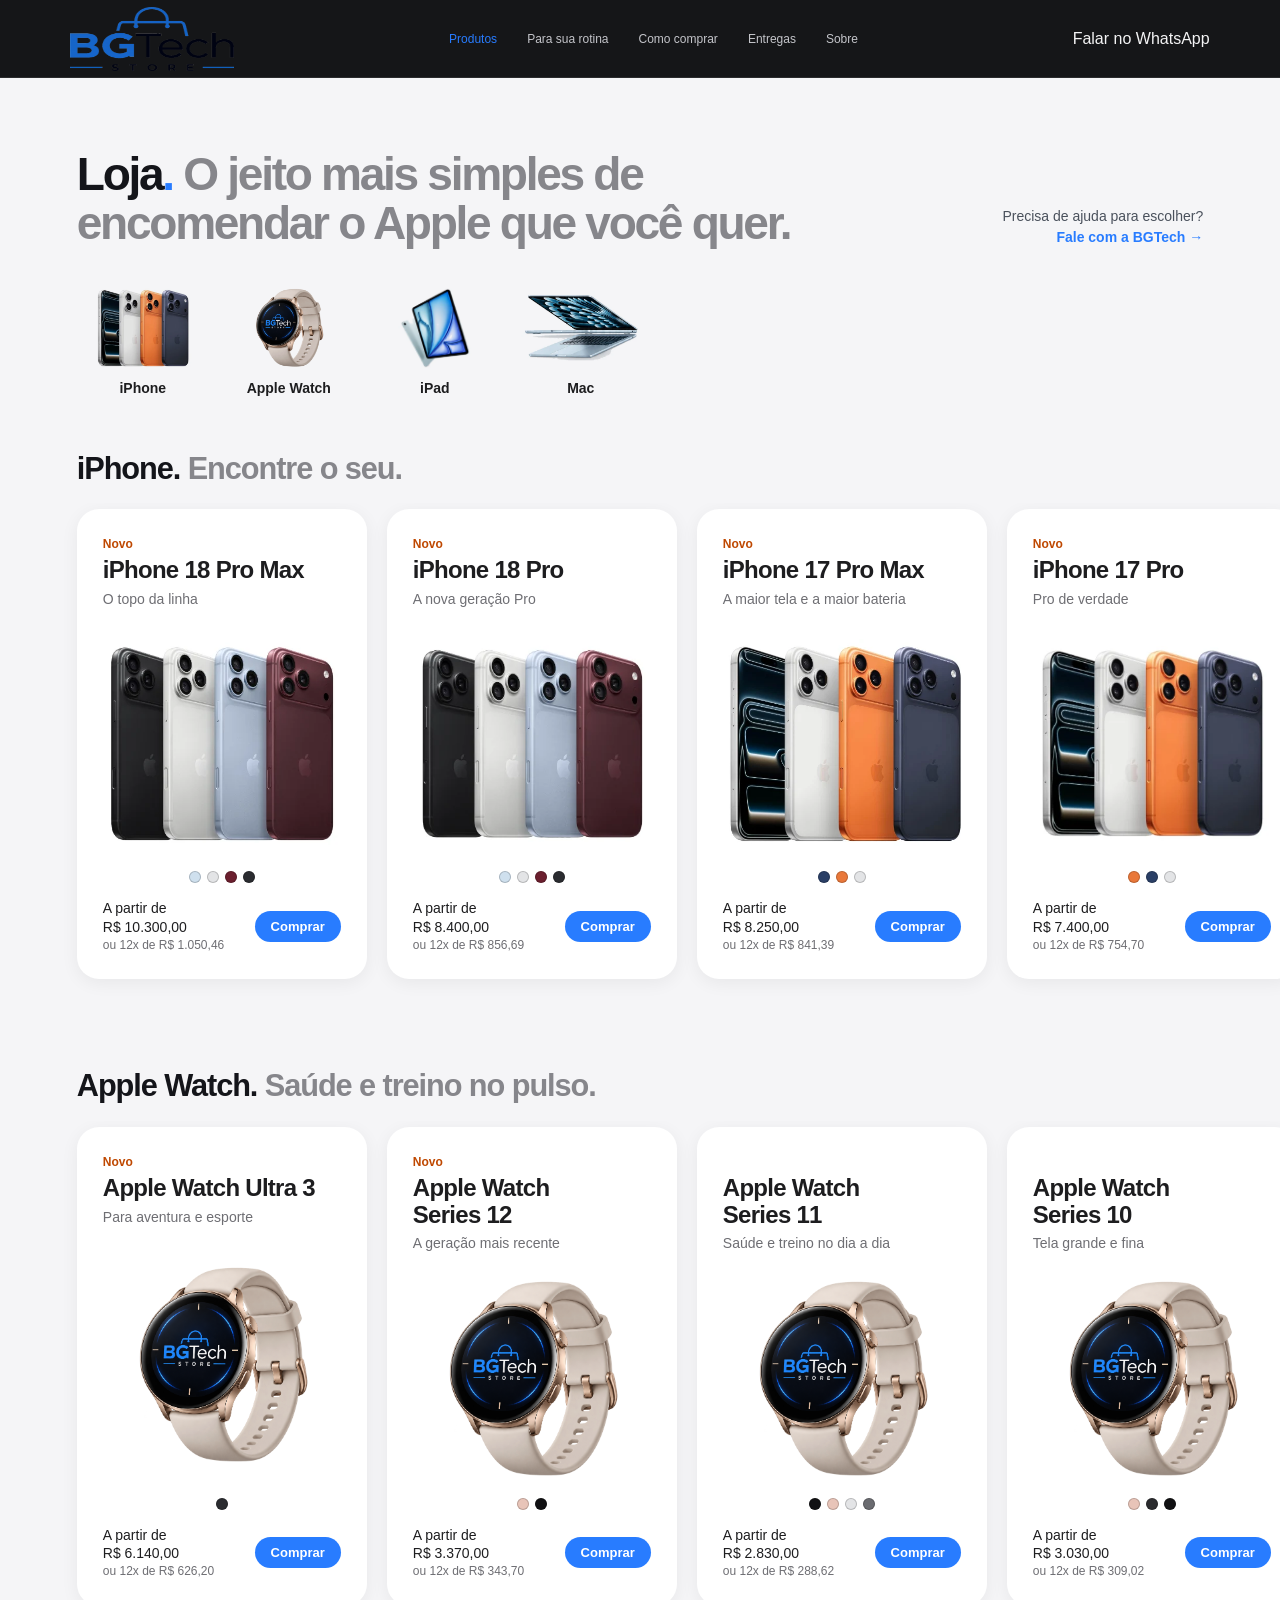
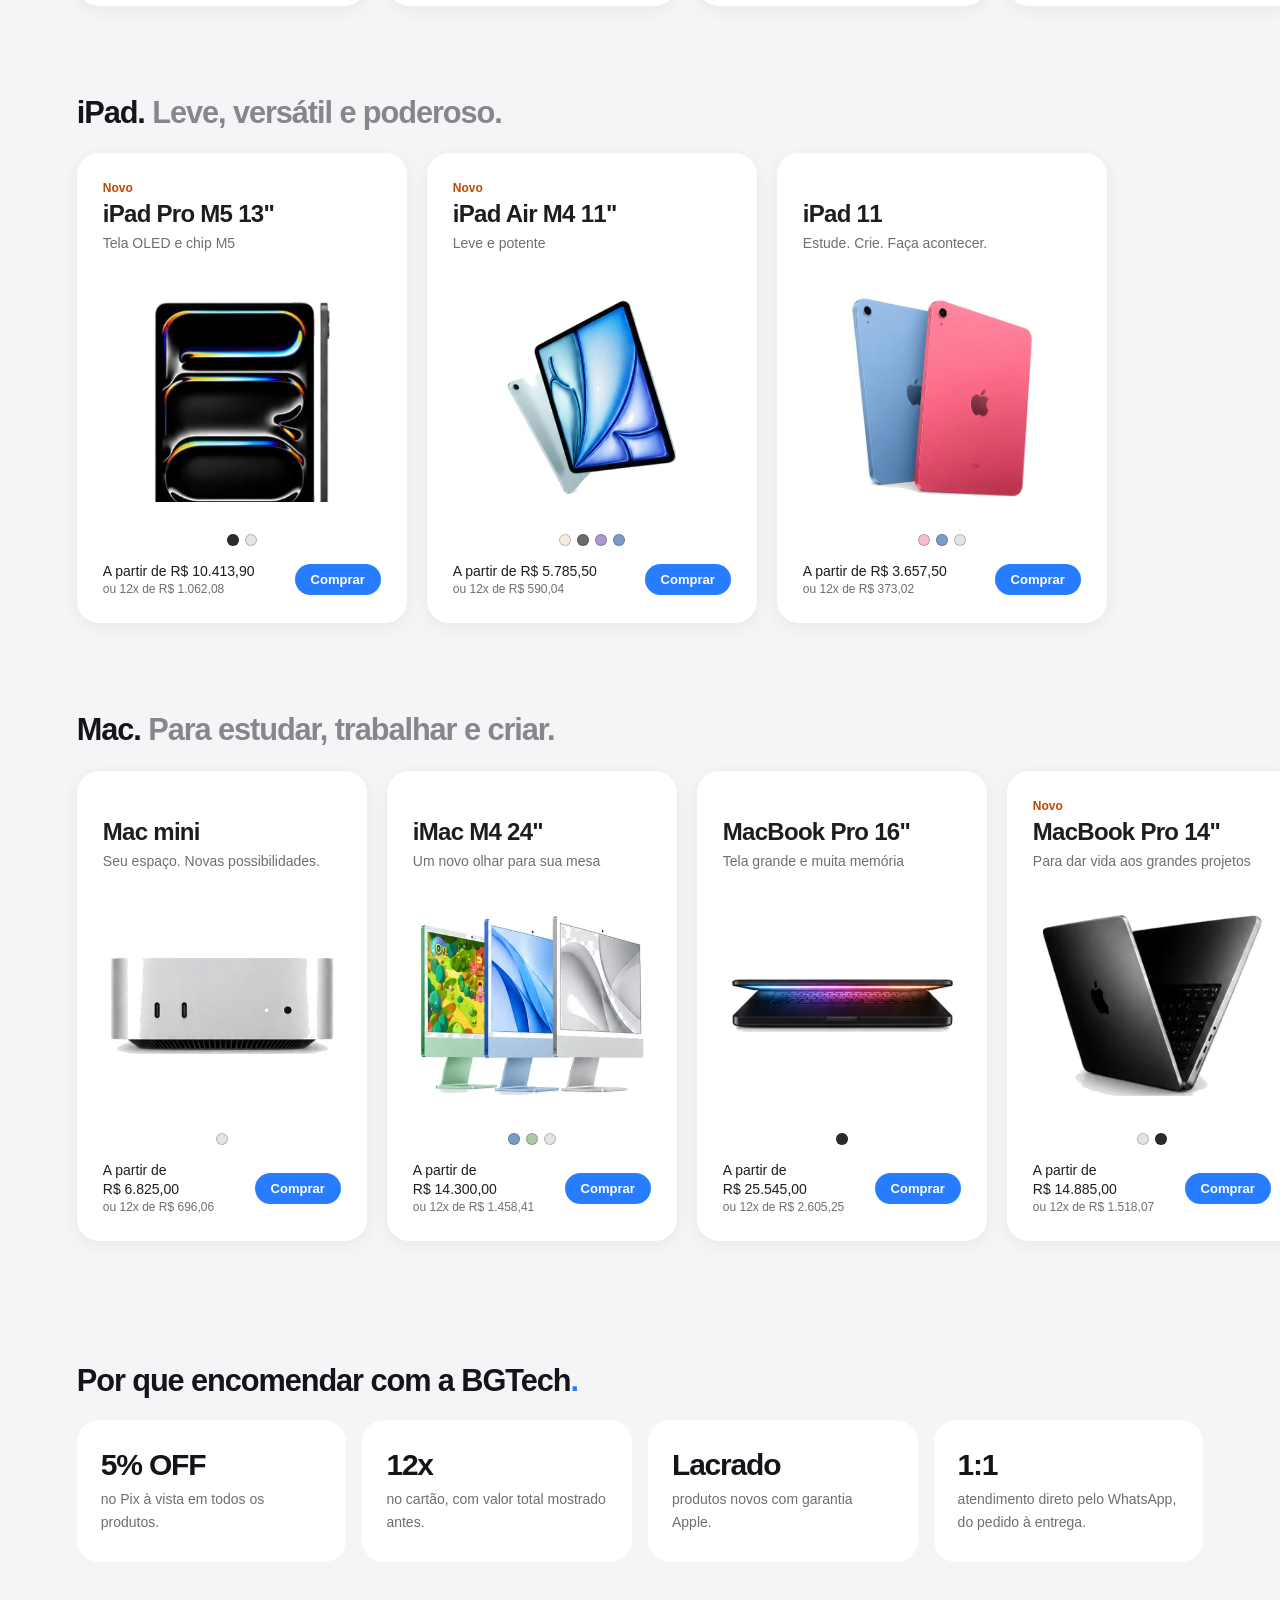
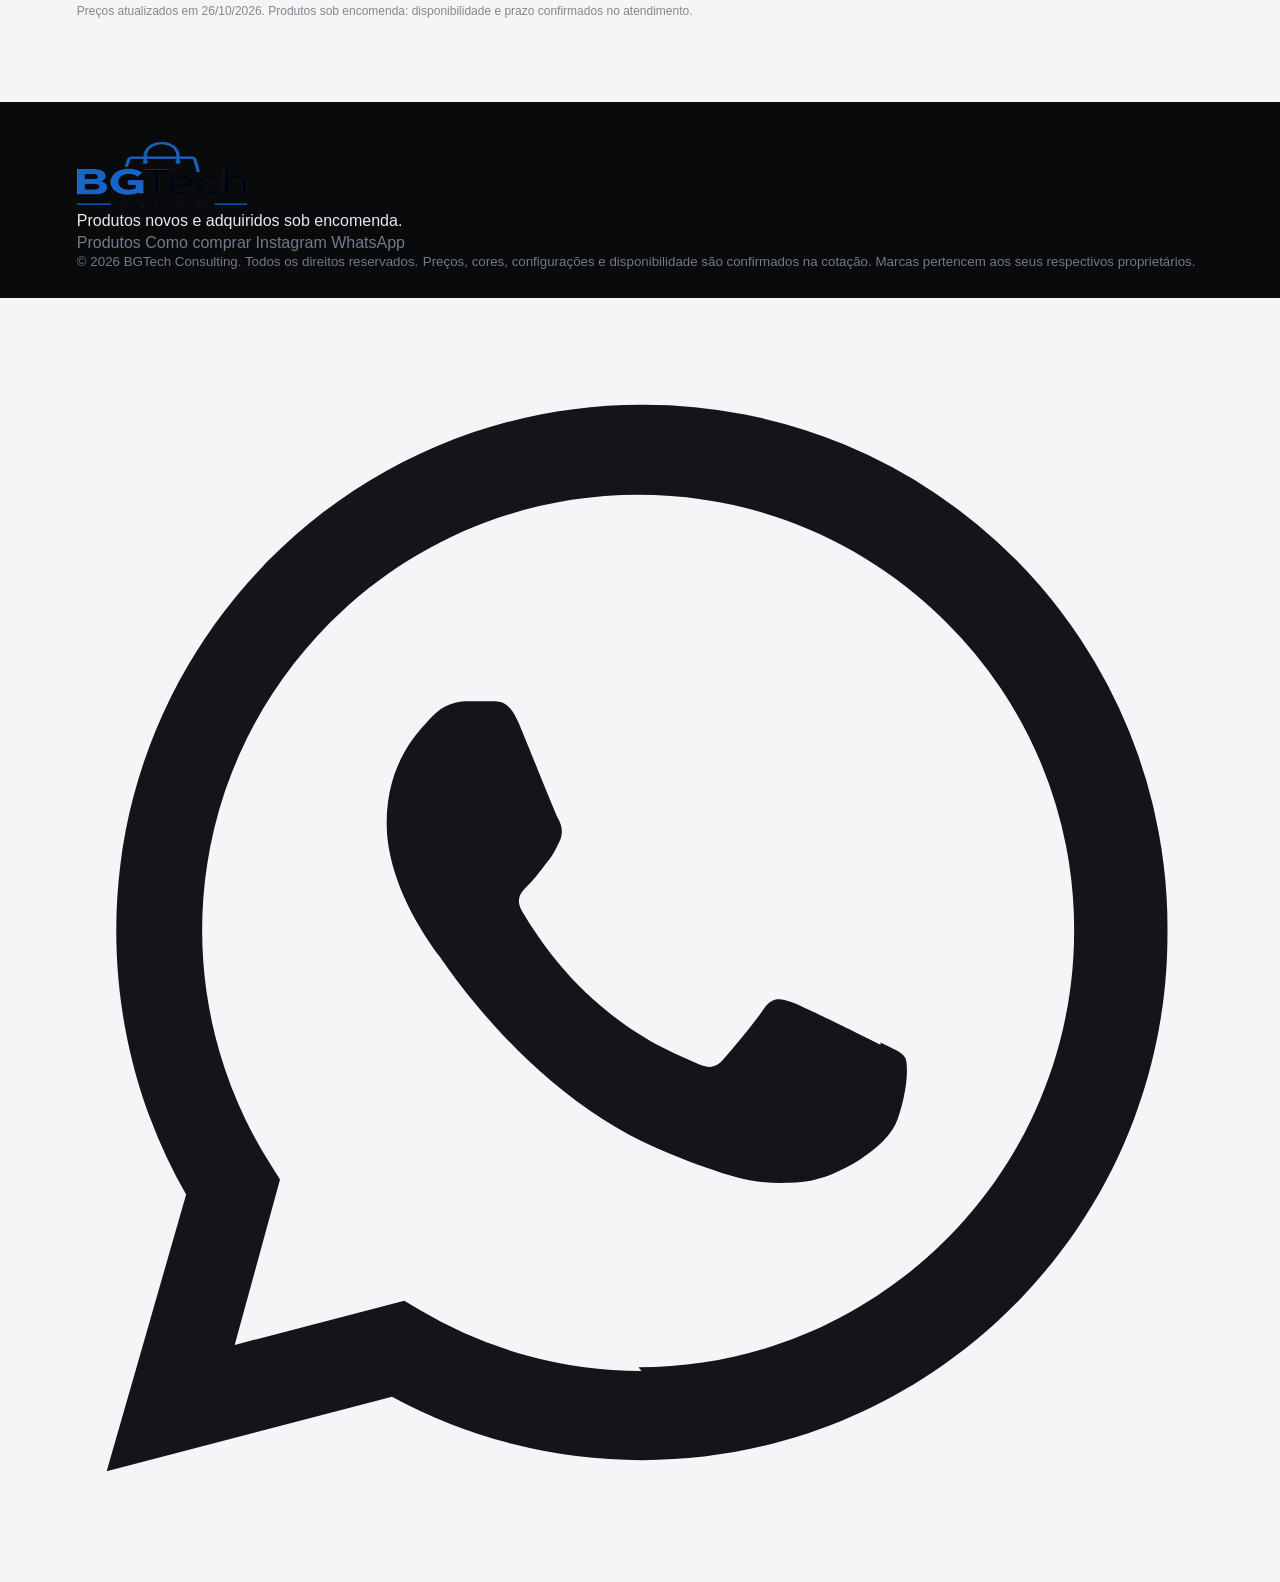
==== commit 37b1f3f9: "Loja em estilo Apple: vitrine por categoria e página de cada produto - Vitrine com seções iPhone, Ap" ====
--- a/produtos.html
+++ b/produtos.html
@@ -61,44 +61,99 @@
     <a class="mobile-wa" data-wa="Olá BGTech Store! Quero encontrar a tecnologia ideal para a minha rotina." href="#">Falar no WhatsApp</a>
   </nav>
 
-  <main id="conteudo" class="shop">
-    <section class="shop-hero">
-      <span class="eyebrow">PRODUTOS · SOB ENCOMENDA</span>
-      <h1>Escolha o seu.<br>A gente cuida do resto<span>.</span></h1>
-      <p>Veja as fotos, escolha a configuração e a cor e envie o pedido pronto pelo WhatsApp. Confirmamos disponibilidade e prazo no atendimento.</p>
-    </section>
+  <main id="conteudo" class="store">
+    <!-- VITRINE -->
+    <div id="view-list">
+      <section class="st-hero">
+        <h1>Loja<span>.</span> <em>O jeito mais simples de encomendar o Apple que você quer.</em></h1>
+        <a class="st-help" data-wa="Olá BGTech Store! Quero ajuda para escolher um produto." href="#">Precisa de ajuda para escolher?<br><b>Fale com a BGTech →</b></a>
+      </section>
 
-    <nav class="shop-filter" aria-label="Categorias de produto">
-      <button type="button" class="shop-chip active" data-cat="all" aria-pressed="true">Todos</button>
-      <button type="button" class="shop-chip" data-cat="iphone" aria-pressed="false">iPhone</button>
-      <button type="button" class="shop-chip" data-cat="watch" aria-pressed="false">Apple Watch</button>
-      <button type="button" class="shop-chip" data-cat="ipad" aria-pressed="false">iPad</button>
-      <button type="button" class="shop-chip" data-cat="mac" aria-pressed="false">Mac</button>
-    </nav>
+      <nav class="st-cats" aria-label="Categorias">
+        <a href="#sec-iphone"><img src="assets/produtos/iphone-17-pro.webp" alt="" /><span>iPhone</span></a>
+        <a href="#sec-watch"><img src="assets/smartwatch-bgtech-v42.png" alt="" /><span>Apple Watch</span></a>
+        <a href="#sec-ipad"><img src="assets/produtos/ipad-air.webp" alt="" /><span>iPad</span></a>
+        <a href="#sec-mac"><img src="assets/produtos/macbook-air.webp" alt="" /><span>Mac</span></a>
+      </nav>
 
-    <section class="shop-grid" id="shop-grid" aria-live="polite"></section>
-    <p class="shop-note">Preços atualizados em <span id="shop-updated"></span>. Pix à vista ou cartão em até 12x. Valores e disponibilidade confirmados no atendimento.</p>
+      <div id="st-sections"></div>
+
+      <section class="st-perks">
+        <h2>Por que encomendar com a BGTech<span>.</span></h2>
+        <div class="st-perks-row">
+          <article><strong>5% OFF</strong><p>no Pix à vista em todos os produtos.</p></article>
+          <article><strong>12x</strong><p>no cartão, com valor total mostrado antes.</p></article>
+          <article><strong>Lacrado</strong><p>produtos novos com garantia Apple.</p></article>
+          <article><strong>1:1</strong><p>atendimento direto pelo WhatsApp, do pedido à entrega.</p></article>
+        </div>
+      </section>
+      <p class="st-note">Preços atualizados em <span class="st-updated"></span>. Produtos sob encomenda: disponibilidade e prazo confirmados no atendimento.</p>
+    </div>
+
+    <!-- PÁGINA DO PRODUTO -->
+    <div id="view-product" hidden>
+      <div class="bp-top">
+        <nav class="bp-crumbs" aria-label="Você está em"><a href="/produtos">Produtos</a><span>›</span><a id="bp-crumb-cat" href="/produtos"></a></nav>
+        <span class="bp-new" id="bp-new" hidden>Novo</span>
+        <h1 id="bp-name"></h1>
+        <p class="bp-from" id="bp-from"></p>
+      </div>
+
+      <div class="bp-grid">
+        <div class="bp-gallery">
+          <div class="bp-stage" id="bp-stage">
+            <img id="bp-img" alt="" />
+            <button type="button" class="bp-zoom" id="bp-zoom" aria-label="Ampliar foto">
+              <svg viewBox="0 0 24 24" aria-hidden="true"><path d="M10.5 3a7.5 7.5 0 0 1 5.9 12.1l4.8 4.8-1.4 1.4-4.8-4.8A7.5 7.5 0 1 1 10.5 3Zm0 2a5.5 5.5 0 1 0 0 11 5.5 5.5 0 0 0 0-11Zm1 2v2.5H14v2h-2.5V14h-2v-2.5H7v-2h2.5V7h2Z"/></svg>
+            </button>
+          </div>
+          <p class="bp-caption" id="bp-caption"></p>
+        </div>
+
+        <div class="bp-config">
+          <section class="bp-step">
+            <h2>Acabamento. <span>Escolha a sua cor.</span></h2>
+            <p class="bp-color-name" id="bp-color-name"></p>
+            <div class="bp-swatches" id="bp-swatches" role="radiogroup" aria-label="Cor"></div>
+          </section>
+
+          <section class="bp-step" id="bp-step-opt">
+            <h2 id="bp-opt-title">Armazenamento. <span>Quanto espaço você precisa?</span></h2>
+            <div class="bp-options" id="bp-options" role="radiogroup" aria-label="Configuração"></div>
+          </section>
+
+          <section class="bp-summary" aria-live="polite">
+            <p class="bp-sum-line" id="bp-sum-line"></p>
+            <div class="bp-sum-price">
+              <div><small>À vista no Pix</small><strong id="bp-pix"></strong></div>
+              <div class="bp-sum-card" id="bp-card"></div>
+            </div>
+            <a class="bp-cta" id="bp-cta" href="#" target="_blank" rel="noopener noreferrer">
+              <svg viewBox="0 0 24 24" aria-hidden="true"><path fill="currentColor" d="M19.05 4.91A9.82 9.82 0 0 0 12.03 2C6.6 2 2.18 6.42 2.18 11.86c0 1.74.45 3.45 1.31 4.95L2 22l5.35-1.4a9.8 9.8 0 0 0 4.68 1.19h.01c5.43 0 9.85-4.42 9.85-9.86a9.8 9.8 0 0 0-2.84-7.02Zm-2.54 9.09c-.24-.12-1.43-.71-1.65-.79-.22-.08-.38-.12-.54.12-.16.24-.62.79-.76.95-.14.16-.28.18-.52.06-.24-.12-1.01-.37-1.92-1.19-.71-.63-1.19-1.41-1.33-1.65-.14-.24-.01-.37.11-.49.11-.1.24-.28.35-.42.12-.14.16-.24.24-.4.08-.16.04-.3-.02-.42-.06-.12-.54-1.31-.74-1.79-.2-.48-.4-.41-.54-.42h-.46c-.16 0-.42.06-.64.3-.22.24-.84.82-.84 2s.86 2.31.98 2.47c.12.16 1.69 2.58 4.09 3.61.57.25 1.02.4 1.36.51.57.18 1.1.16 1.52.1.46-.07 1.43-.58 1.63-1.15.2-.57.2-1.06.14-1.16-.06-.1-.22-.16-.46-.28Z"/></svg>
+              <span id="bp-cta-text">Pedir pelo WhatsApp</span>
+            </a>
+            <ul class="bp-perks">
+              <li>Sem cadastro e sem pagamento no site</li>
+              <li>Disponibilidade e prazo confirmados na conversa</li>
+              <li>Produto lacrado com garantia Apple</li>
+            </ul>
+          </section>
+        </div>
+      </div>
+
+      <section class="bp-related">
+        <h2>Você também pode gostar<span>.</span></h2>
+        <div class="st-row" id="bp-related"></div>
+      </section>
+
+      <div class="bp-bar" id="bp-bar">
+        <div><small id="bp-bar-name"></small><strong id="bp-bar-price"></strong></div>
+        <a class="bp-cta" id="bp-bar-cta" href="#" target="_blank" rel="noopener noreferrer">Pedir</a>
+      </div>
+    </div>
   </main>
 
-  <div class="pd" id="pd" hidden role="dialog" aria-modal="true" aria-labelledby="pd-name">
-    <div class="pd-box">
-      <button class="pd-close" id="pd-close" type="button" aria-label="Fechar">×</button>
-      <figure class="pd-media"><img id="pd-img" alt="" /><button class="pd-zoom" id="pd-zoom" type="button">Ampliar foto</button></figure>
-      <div class="pd-info">
-        <span class="card-kicker" id="pd-tag"></span>
-        <h2 id="pd-name"></h2>
-        <div class="pd-group" id="pd-opt-group"><span class="pd-label">Configuração</span><div class="pd-chips" id="pd-opts"></div></div>
-        <div class="pd-group"><span class="pd-label">Cor <b id="pd-color-name"></b></span><div class="pd-chips" id="pd-colors"></div></div>
-        <div class="pd-price">
-          <div><small>À vista no Pix</small><strong id="pd-pix"></strong></div>
-          <div class="pd-card" id="pd-card"></div>
-        </div>
-        <a class="btn btn-wa" id="pd-wa" href="#" target="_blank" rel="noopener noreferrer">Pedir pelo WhatsApp</a>
-        <p class="pd-help">Você conversa direto com a BGTech. Sem cadastro e sem pagamento no site.</p>
-      </div>
-    </div>
-  </div>
-  <div class="zoom" id="zoom" hidden><img id="zoom-img" alt="" /><button class="pd-close" id="zoom-close" type="button" aria-label="Fechar foto">×</button></div>
+  <div class="zoom" id="zoom" hidden><img id="zoom-img" alt="" /><button class="zoom-close" id="zoom-close" type="button" aria-label="Fechar foto">×</button></div>
 
   <footer>
     <div class="footer-main">
--- a/produtos.css
+++ b/produtos.css
@@ -1,77 +1,138 @@
-/* Página de produtos — segue os tokens de styles.css */
-.pd[hidden],.zoom[hidden],.pd-group[hidden]{display:none}
+/* Loja BGTech — estilo loja Apple, usando os tokens de styles.css */
+[hidden]{display:none!important}
 .desktop-nav a[aria-current="page"]{color:var(--blue)}
-.shop{background:#fff}
-.shop-hero{padding:84px clamp(24px,6vw,96px) 30px;max-width:980px}
-.shop-hero h1{font-size:clamp(44px,5.6vw,84px);line-height:.96;letter-spacing:-.06em;font-weight:760;margin-bottom:20px;text-wrap:balance}
-.shop-hero h1 span{color:var(--blue)}
-.shop-hero p{color:var(--muted);font-size:clamp(16px,1.4vw,19px);max-width:640px;line-height:1.6}
-.shop-filter{position:sticky;top:72px;z-index:40;display:flex;gap:8px;overflow-x:auto;padding:14px clamp(24px,6vw,96px);background:rgba(255,255,255,.9);backdrop-filter:blur(18px);-webkit-backdrop-filter:blur(18px);scrollbar-width:none}
-.shop-chip{flex:none;border:0;padding:11px 18px;border-radius:999px;background:#f1f2f4;color:#4d545e;font:680 14px/1 inherit;font-family:inherit;cursor:pointer;transition:.2s}
-.shop-chip.active{background:#111;color:#fff}
-.shop-chip:focus-visible,.pd-chip:focus-visible,.p-card:focus-visible{outline:2px solid var(--blue);outline-offset:3px}
-.shop-grid{display:grid;grid-template-columns:repeat(auto-fill,minmax(280px,1fr));gap:18px;padding:18px clamp(24px,6vw,96px) 30px}
-.p-card{display:flex;flex-direction:column;text-align:left;border:0;padding:0;background:var(--soft);border-radius:var(--radius-lg);overflow:hidden;cursor:pointer;font:inherit;color:inherit;transition:transform .25s,box-shadow .25s}
-.p-card:hover{transform:translateY(-4px);box-shadow:var(--shadow)}
-.p-media{height:230px;display:grid;place-items:center;padding:26px;background:#fff;margin:10px 10px 0;border-radius:22px}
-.p-media img{width:100%;height:100%;min-height:0;object-fit:contain;transition:transform .35s}
-.p-card:hover .p-media img{transform:scale(1.04)}
-.p-body{padding:20px 24px 24px;display:flex;flex-direction:column;gap:6px;flex:1}
-.p-body .card-kicker{font-size:10px;letter-spacing:.16em;font-weight:820;color:var(--blue)}
-.p-body h3{font-size:26px;letter-spacing:-.04em;line-height:1.05;margin:2px 0 0}
-.p-opts{font-size:13px;color:var(--muted)}
-.p-dots{display:flex;gap:5px;margin:4px 0 6px;flex-wrap:wrap}
-.p-dot{width:14px;height:14px;border-radius:50%;box-shadow:inset 0 0 0 1px rgba(0,0,0,.18)}
-.p-foot{margin-top:auto;display:flex;align-items:flex-end;justify-content:space-between;gap:10px;padding-top:10px}
-.p-price small{display:block;font-size:12px;color:var(--muted)}
-.p-price strong{font-size:22px;letter-spacing:-.03em;font-variant-numeric:tabular-nums}
-.p-go{font-size:14px;font-weight:720;color:var(--blue);white-space:nowrap}
-.shop-note{padding:0 clamp(24px,6vw,96px) 90px;color:#8b9098;font-size:13px}
+.store{background:var(--soft);min-height:60vh}
+.store h1,.store h2,.store h3{text-wrap:balance}
+:where(.store) a:focus-visible,:where(.store) button:focus-visible{outline:2px solid var(--blue);outline-offset:3px;border-radius:12px}
 
-.pd{position:fixed;inset:0;z-index:90;background:rgba(7,24,47,.42);backdrop-filter:blur(8px);-webkit-backdrop-filter:blur(8px);display:grid;place-items:center;padding:24px}
-.pd-box{position:relative;width:min(1080px,100%);max-height:calc(100vh - 48px);overflow:auto;background:#fff;border-radius:var(--radius-xl);display:grid;grid-template-columns:1.1fr 1fr;box-shadow:0 40px 120px rgba(7,24,47,.3)}
-.pd-close{position:absolute;top:14px;right:14px;z-index:3;width:42px;height:42px;border:0;border-radius:50%;background:#f1f2f4;color:#111;font-size:24px;line-height:1;cursor:pointer}
-.pd-media{margin:0;background:#fff;border-right:1px solid var(--line);display:grid;place-items:center;padding:40px;position:relative;min-height:440px}
-.pd-media img{width:100%;max-height:520px;object-fit:contain;cursor:zoom-in;filter:drop-shadow(0 24px 36px rgba(0,0,0,.12))}
-.pd-zoom{position:absolute;left:20px;bottom:20px;border:0;background:#fff;border-radius:999px;padding:9px 14px;font:680 12px inherit;font-family:inherit;cursor:pointer;box-shadow:0 8px 20px rgba(0,0,0,.08)}
-.pd-info{padding:46px 40px 36px;display:flex;flex-direction:column}
-.pd-info .card-kicker{display:block;font-size:10px;letter-spacing:.16em;font-weight:820;color:var(--blue);margin-bottom:10px;text-transform:uppercase}
-.pd-info h2{font-size:clamp(34px,3.4vw,48px);letter-spacing:-.05em;line-height:1;margin-bottom:8px}
-.pd-group{margin-top:22px}
-.pd-label{display:block;font-size:12px;font-weight:760;color:#4a515c;margin-bottom:10px}
-.pd-label b{font-weight:500;color:var(--muted);margin-left:4px}
-.pd-chips{display:flex;flex-wrap:wrap;gap:8px}
-.pd-chip{display:inline-flex;align-items:center;gap:8px;border:1.5px solid var(--line);background:#fff;border-radius:14px;padding:11px 15px;font:650 14px inherit;font-family:inherit;color:var(--ink);cursor:pointer;transition:.15s}
-.pd-chip:hover{border-color:#b9c3d1}
-.pd-chip[aria-pressed="true"]{border-color:var(--blue);box-shadow:0 0 0 3px var(--blue-soft)}
-.pd-chip.soldout{color:#9aa0a8}
-.pd-chip .p-dot{width:16px;height:16px}
-.pd-price{margin-top:26px;padding:20px 22px;border-radius:20px;background:var(--soft);display:flex;justify-content:space-between;align-items:flex-end;gap:14px;flex-wrap:wrap}
-.pd-price small{display:block;font-size:12px;color:var(--muted);margin-bottom:2px}
-.pd-price strong{font-size:34px;letter-spacing:-.045em;color:var(--blue);font-variant-numeric:tabular-nums;line-height:1.05}
-.pd-card{text-align:right;font-size:13px;color:var(--muted);font-variant-numeric:tabular-nums}
-.pd-card b{display:block;color:var(--ink);font-size:16px}
-.btn-wa{margin-top:16px;width:100%;gap:10px;background:#18aa60;color:#fff;min-height:56px;font-size:15px}
-.btn-wa:hover{background:#12924f;transform:translateY(-2px)}
-.pd-help{margin:12px 0 0;font-size:12px;color:#8b9098;text-align:center}
+/* ---------- Vitrine ---------- */
+.st-hero{display:flex;justify-content:space-between;align-items:flex-end;gap:40px;flex-wrap:wrap;padding:72px clamp(24px,6vw,96px) 34px}
+.st-hero h1{margin:0;font-size:clamp(34px,3.6vw,56px);line-height:1.06;letter-spacing:-.05em;font-weight:760;max-width:820px}
+.st-hero h1 span{color:var(--blue)}
+.st-hero h1 em{font-style:normal;color:#86868b}
+.st-help{font-size:14px;color:#4a515c;line-height:1.5;text-align:right}
+.st-help b{color:var(--blue);font-weight:650}
+
+.st-cats{display:flex;gap:14px;overflow-x:auto;padding:4px clamp(24px,6vw,96px) 30px;scrollbar-width:none}
+.st-cats a{flex:none;display:flex;flex-direction:column;align-items:center;gap:10px;width:132px;font-size:14px;font-weight:620;color:#1d1d1f}
+.st-cats img{width:120px;height:84px;object-fit:contain;mix-blend-mode:multiply;transition:transform .25s}
+.st-cats a:hover img{transform:translateY(-3px)}
+
+.st-sec{padding:26px 0 30px}
+.st-sec-head{display:flex;align-items:baseline;justify-content:space-between;gap:20px;padding:0 clamp(24px,6vw,96px) 18px}
+.st-sec-head h2{margin:0;font-size:clamp(26px,2.4vw,34px);letter-spacing:-.035em;line-height:1.1}
+.st-sec-head h2 span{color:#86868b}
+.st-row{display:grid;grid-auto-flow:column;grid-auto-columns:minmax(290px,330px);gap:20px;overflow-x:auto;padding:6px clamp(24px,6vw,96px) 34px;scroll-snap-type:x mandatory;scroll-padding:0 clamp(24px,6vw,96px);scrollbar-width:none}
+.st-row::-webkit-scrollbar{display:none}
+.st-card{scroll-snap-align:start;display:flex;flex-direction:column;background:#fff;border-radius:22px;padding:28px 26px 26px;min-height:470px;color:#1d1d1f;box-shadow:0 4px 18px rgba(0,0,0,.06);transition:transform .3s cubic-bezier(.2,.8,.2,1),box-shadow .3s}
+.st-card:hover{transform:scale(1.015);box-shadow:0 14px 40px rgba(0,0,0,.1)}
+.st-card .st-new{font-size:12px;font-weight:650;color:#bf4800;min-height:18px}
+.st-card h3{margin:2px 0 6px;font-size:24px;letter-spacing:-.03em;line-height:1.1}
+.st-card .st-tag{margin:0;color:#6e6e73;font-size:14px;line-height:1.4}
+.st-card .st-media{flex:1;display:grid;place-items:center;padding:20px 0 14px;min-height:200px}
+.st-card .st-media img{width:100%;height:210px;object-fit:contain}
+.st-card .st-swatch-row{display:flex;justify-content:center;gap:6px;margin-bottom:16px;min-height:12px}
+.st-card .st-foot{display:flex;align-items:center;justify-content:space-between;gap:12px}
+.st-card .st-price{font-size:14px;color:#1d1d1f;line-height:1.35}
+.st-card .st-price small{display:block;color:#6e6e73;font-size:12px}
+.st-buy{flex:none;background:var(--blue);color:#fff;border-radius:999px;padding:8px 16px;font-size:13px;font-weight:650}
+
+.dot{display:inline-block;width:12px;height:12px;border-radius:50%;box-shadow:inset 0 0 0 1px rgba(0,0,0,.2)}
+
+.st-perks{padding:60px clamp(24px,6vw,96px) 30px}
+.st-perks h2{font-size:clamp(26px,2.4vw,34px);letter-spacing:-.035em;margin-bottom:22px}
+.st-perks h2 span{color:var(--blue)}
+.st-perks-row{display:grid;grid-template-columns:repeat(4,1fr);gap:16px}
+.st-perks article{background:#fff;border-radius:22px;padding:28px 24px}
+.st-perks strong{font-size:30px;letter-spacing:-.04em}
+.st-perks p{color:#6e6e73;font-size:14px;margin:6px 0 0}
+.st-note{padding:10px clamp(24px,6vw,96px) 80px;margin:0;color:#86868b;font-size:12px}
+
+/* ---------- Página do produto ---------- */
+#view-product{background:#fff}
+.bp-top{padding:40px clamp(24px,6vw,96px) 24px;border-bottom:1px solid var(--line)}
+.bp-crumbs{display:flex;gap:8px;font-size:13px;color:#6e6e73;margin-bottom:22px}
+.bp-crumbs a:hover{color:var(--blue)}
+.bp-new{display:block;font-size:14px;font-weight:650;color:#bf4800;margin-bottom:4px}
+.bp-top h1{margin:0;font-size:clamp(36px,4vw,56px);letter-spacing:-.045em;line-height:1.05}
+.bp-from{margin:10px 0 0;color:#1d1d1f;font-size:16px}
+.bp-from small{color:#6e6e73;font-size:14px}
+
+.bp-grid{display:grid;grid-template-columns:minmax(0,1.35fr) minmax(0,1fr);gap:clamp(28px,4vw,64px);padding:36px clamp(24px,6vw,96px) 40px;align-items:start}
+.bp-gallery{position:sticky;top:96px}
+.bp-stage{position:relative;aspect-ratio:5/4;max-height:600px;width:100%;border-radius:28px;background:var(--soft);overflow:hidden;display:grid;place-items:center}
+.bp-stage img{width:88%;height:80%;object-fit:contain;transform-origin:50% 50%;transition:transform .75s cubic-bezier(.2,.8,.2,1),opacity .35s;will-change:transform;cursor:zoom-in;mix-blend-mode:multiply}
+.bp-zoom{position:absolute;right:18px;bottom:18px;width:44px;height:44px;border:0;border-radius:50%;background:rgba(255,255,255,.92);display:grid;place-items:center;cursor:pointer;box-shadow:0 6px 18px rgba(0,0,0,.08)}
+.bp-zoom svg{width:20px;height:20px;fill:#1d1d1f}
+.bp-caption{text-align:center;color:#6e6e73;font-size:13px;margin:14px 0 0}
+
+.bp-step{padding:0 0 34px}
+.bp-step h2{font-size:24px;letter-spacing:-.03em;line-height:1.2;margin-bottom:6px}
+.bp-step h2 span{color:#86868b}
+.bp-color-name{margin:0 0 16px;font-size:15px;color:#1d1d1f;min-height:22px}
+.bp-swatches{display:flex;flex-wrap:wrap;gap:14px}
+.bp-sw{width:42px;height:42px;border-radius:50%;border:0;padding:0;background:transparent;cursor:pointer;display:grid;place-items:center;box-shadow:0 0 0 2px transparent;transition:box-shadow .2s}
+.bp-sw span{width:32px;height:32px;border-radius:50%;box-shadow:inset 0 -3px 6px rgba(0,0,0,.18),inset 0 0 0 1px rgba(0,0,0,.18)}
+.bp-sw[aria-checked="true"]{box-shadow:0 0 0 2px var(--blue)}
+.bp-sw.off span{opacity:.35}
+
+.bp-options{display:grid;gap:12px}
+.bp-opt{display:flex;justify-content:space-between;align-items:center;gap:16px;width:100%;text-align:left;padding:18px 20px;border-radius:16px;border:1px solid #d2d2d7;background:#fff;font:inherit;color:#1d1d1f;cursor:pointer;transition:border-color .15s,box-shadow .15s}
+.bp-opt:hover{border-color:#86868b}
+.bp-opt[aria-checked="true"]{border-color:var(--blue);box-shadow:0 0 0 1px var(--blue)}
+.bp-opt b{font-size:17px;font-weight:650;letter-spacing:-.01em}
+.bp-opt small{display:block;color:#6e6e73;font-size:12px;margin-top:2px}
+.bp-opt .bp-opt-price{text-align:right;font-size:14px;font-variant-numeric:tabular-nums}
+.bp-opt.off{color:#86868b}
+
+.bp-summary{background:var(--soft);border-radius:24px;padding:26px 24px}
+.bp-sum-line{margin:0 0 14px;font-size:14px;color:#4a515c}
+.bp-sum-line b{color:#1d1d1f}
+.bp-sum-price{display:flex;justify-content:space-between;align-items:flex-end;gap:16px;flex-wrap:wrap}
+.bp-sum-price small{display:block;font-size:12px;color:#6e6e73}
+.bp-sum-price strong{font-size:34px;letter-spacing:-.045em;line-height:1.05;font-variant-numeric:tabular-nums}
+.bp-sum-card{text-align:right;font-size:13px;color:#6e6e73;font-variant-numeric:tabular-nums}
+.bp-sum-card b{display:block;font-size:16px;color:#1d1d1f}
+.bp-cta{display:flex;align-items:center;justify-content:center;gap:10px;margin-top:20px;min-height:54px;border-radius:14px;background:var(--blue);color:#fff;font-size:16px;font-weight:650;transition:background .2s}
+.bp-cta:hover{background:#0067d8}
+.bp-cta svg{width:22px;height:22px}
+.bp-perks{list-style:none;margin:18px 0 0;padding:0;display:grid;gap:8px;font-size:13px;color:#4a515c}
+.bp-perks li::before{content:"✓";color:#18aa60;font-weight:800;margin-right:8px}
+
+.bp-related{padding:30px 0 60px;background:var(--soft)}
+.bp-related h2{padding:24px clamp(24px,6vw,96px) 8px;font-size:clamp(26px,2.4vw,34px);letter-spacing:-.035em}
+.bp-related h2 span{color:var(--blue)}
+
+.bp-bar{display:none}
+
+/* ---------- Zoom ---------- */
 .zoom{position:fixed;inset:0;z-index:95;background:#fff;display:grid;place-items:center;padding:30px;cursor:zoom-out}
 .zoom img{max-width:100%;max-height:100%;object-fit:contain}
-body.pd-open{overflow:hidden}
+.zoom-close{position:absolute;top:18px;right:18px;width:44px;height:44px;border:0;border-radius:50%;background:#f1f2f4;font-size:24px;cursor:pointer}
 
-@media(max-width:1100px){.shop-filter{top:72px}}
-@media(max-width:860px){
-  .pd{padding:0;place-items:end center}
-  .pd-box{grid-template-columns:1fr;border-radius:28px 28px 0 0;max-height:94vh}
-  .pd-media{min-height:0;padding:30px 24px 22px;border-right:0;border-bottom:1px solid var(--line)}.pd-media img{max-height:300px}
-  .pd-info{padding:26px 22px calc(26px + env(safe-area-inset-bottom,0px))}
+@media(max-width:980px){
+  .bp-grid{grid-template-columns:1fr}
+  .bp-gallery{position:static}
+  .bp-stage{aspect-ratio:4/3}.bp-stage img{width:92%;height:84%}
+  .st-perks-row{grid-template-columns:1fr 1fr}
 }
 @media(max-width:720px){
-  .shop-hero{padding:56px 20px 20px}.shop-filter{top:66px;padding:12px 20px}
-  .shop-grid{padding:14px 20px 24px;grid-template-columns:1fr 1fr;gap:12px}
-  .p-media{height:140px;padding:12px;margin:6px 6px 0;border-radius:18px}
-  .p-body{padding:14px 14px 16px}.p-body h3{font-size:18px}.p-opts{font-size:12px}
-  .p-price strong{font-size:17px}.p-go{display:none}
-  .shop-note{padding:0 20px 80px}
+  .st-hero{padding:44px 20px 22px}.st-help{text-align:left}
+  .st-cats{padding:0 20px 18px;gap:6px}.st-cats a{width:96px;font-size:12px}.st-cats img{width:86px;height:60px}
+  .st-sec-head{padding:0 20px 12px}
+  .st-row{grid-auto-columns:78%;gap:14px;padding:4px 20px 26px;scroll-padding:0 20px}
+  .st-card{min-height:420px;padding:22px 20px}
+  .st-perks{padding:40px 20px 20px}.st-perks-row{gap:10px}.st-perks article{padding:20px 16px}.st-perks strong{font-size:24px}
+  .st-note{padding:10px 20px 80px}
+  .bp-top{padding:26px 20px 18px}
+  .bp-grid{padding:20px 20px 30px}
+  .bp-stage{border-radius:22px}
+  .bp-related h2{padding:20px 20px 4px}
+  .bp-bar{position:fixed;left:0;right:0;bottom:0;z-index:65;display:flex;align-items:center;justify-content:space-between;gap:14px;padding:12px max(16px,env(safe-area-inset-right,0px)) calc(12px + env(safe-area-inset-bottom,0px)) max(16px,env(safe-area-inset-left,0px));background:rgba(255,255,255,.94);backdrop-filter:blur(18px);-webkit-backdrop-filter:blur(18px);border-top:1px solid var(--line)}
+  .bp-bar small{display:block;font-size:11px;color:#6e6e73;max-width:52vw;white-space:nowrap;overflow:hidden;text-overflow:ellipsis}
+  .bp-bar strong{font-size:18px;letter-spacing:-.03em}
+  .bp-bar .bp-cta{margin:0;min-height:44px;padding:0 22px;font-size:15px}
+  body.on-product .whatsapp-fab{display:none}
+  body.on-product footer{padding-bottom:96px}
 }
-@media(max-width:380px){.shop-grid{grid-template-columns:1fr}}
-@media(prefers-reduced-motion:reduce){.p-card,.p-media img,.pd-chip{transition:none}}
+@media(prefers-reduced-motion:reduce){.bp-stage img,.st-card,.st-cats img{transition:none}}
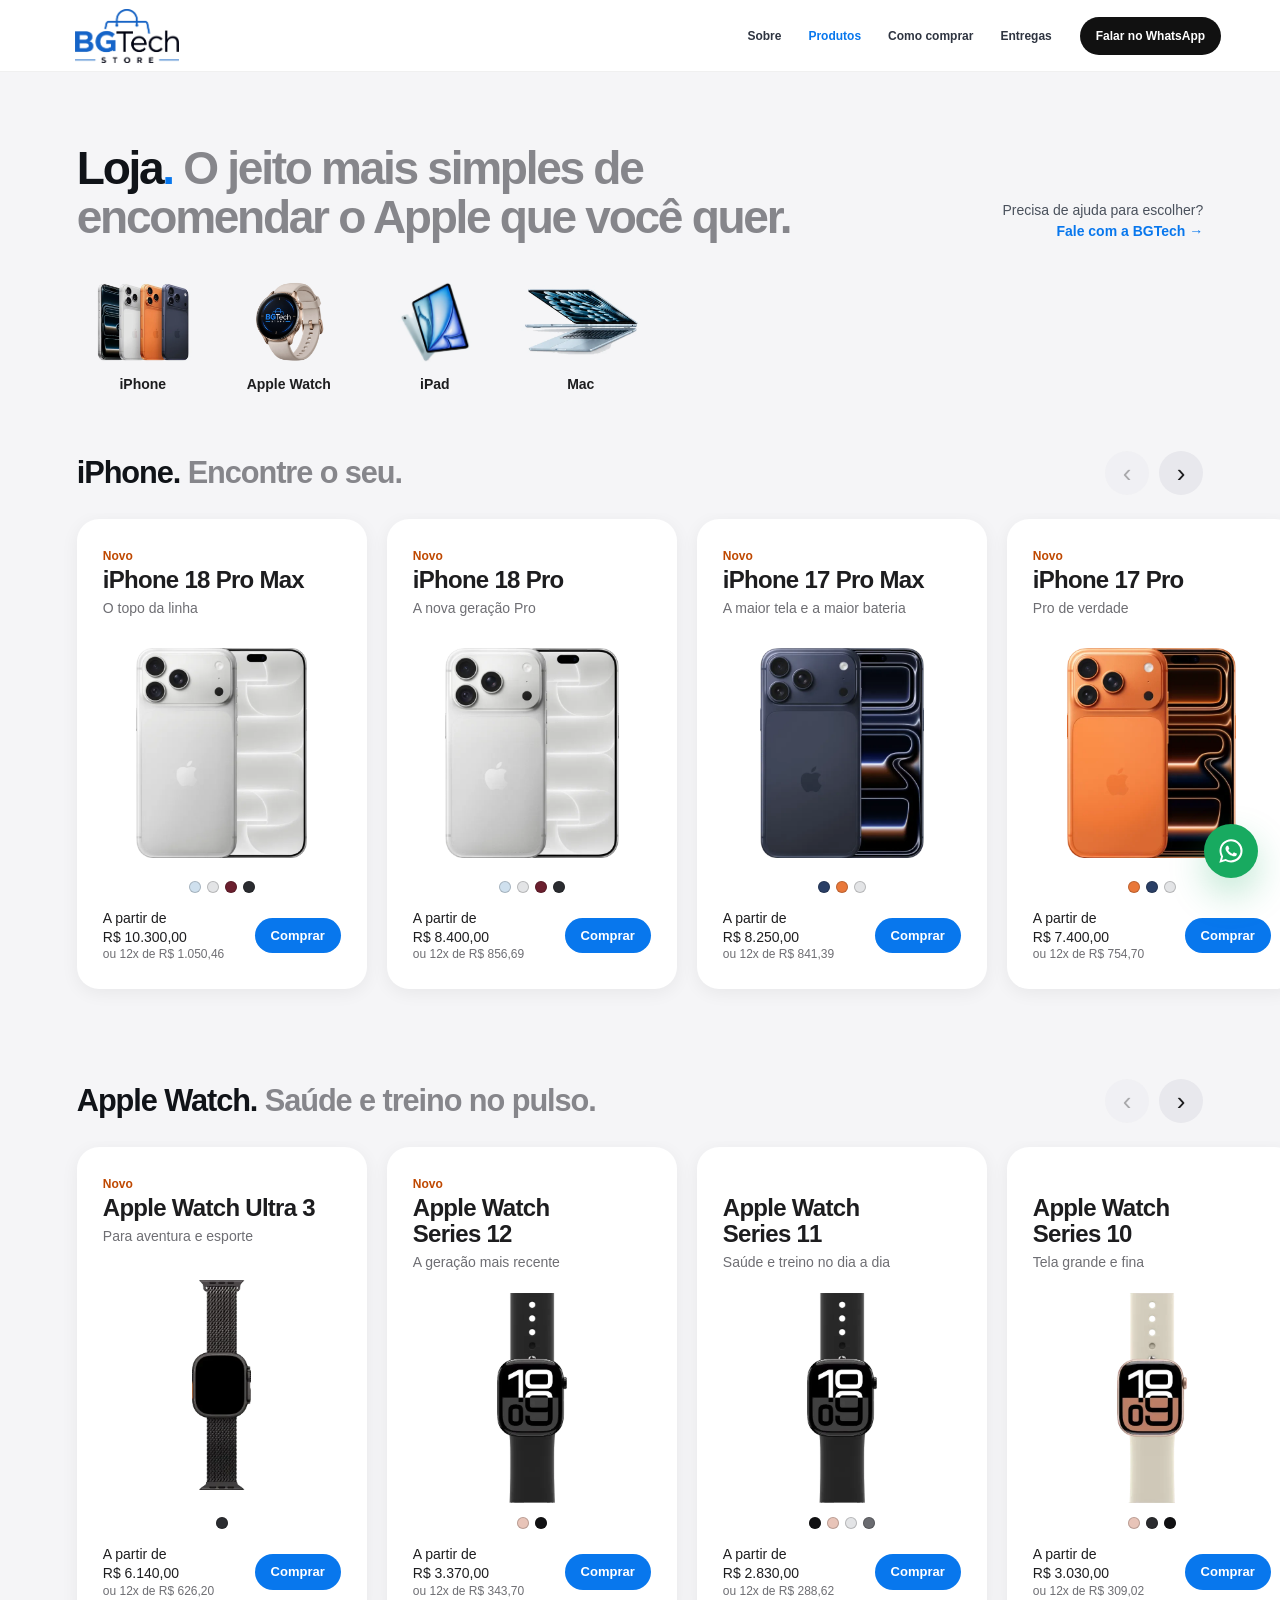
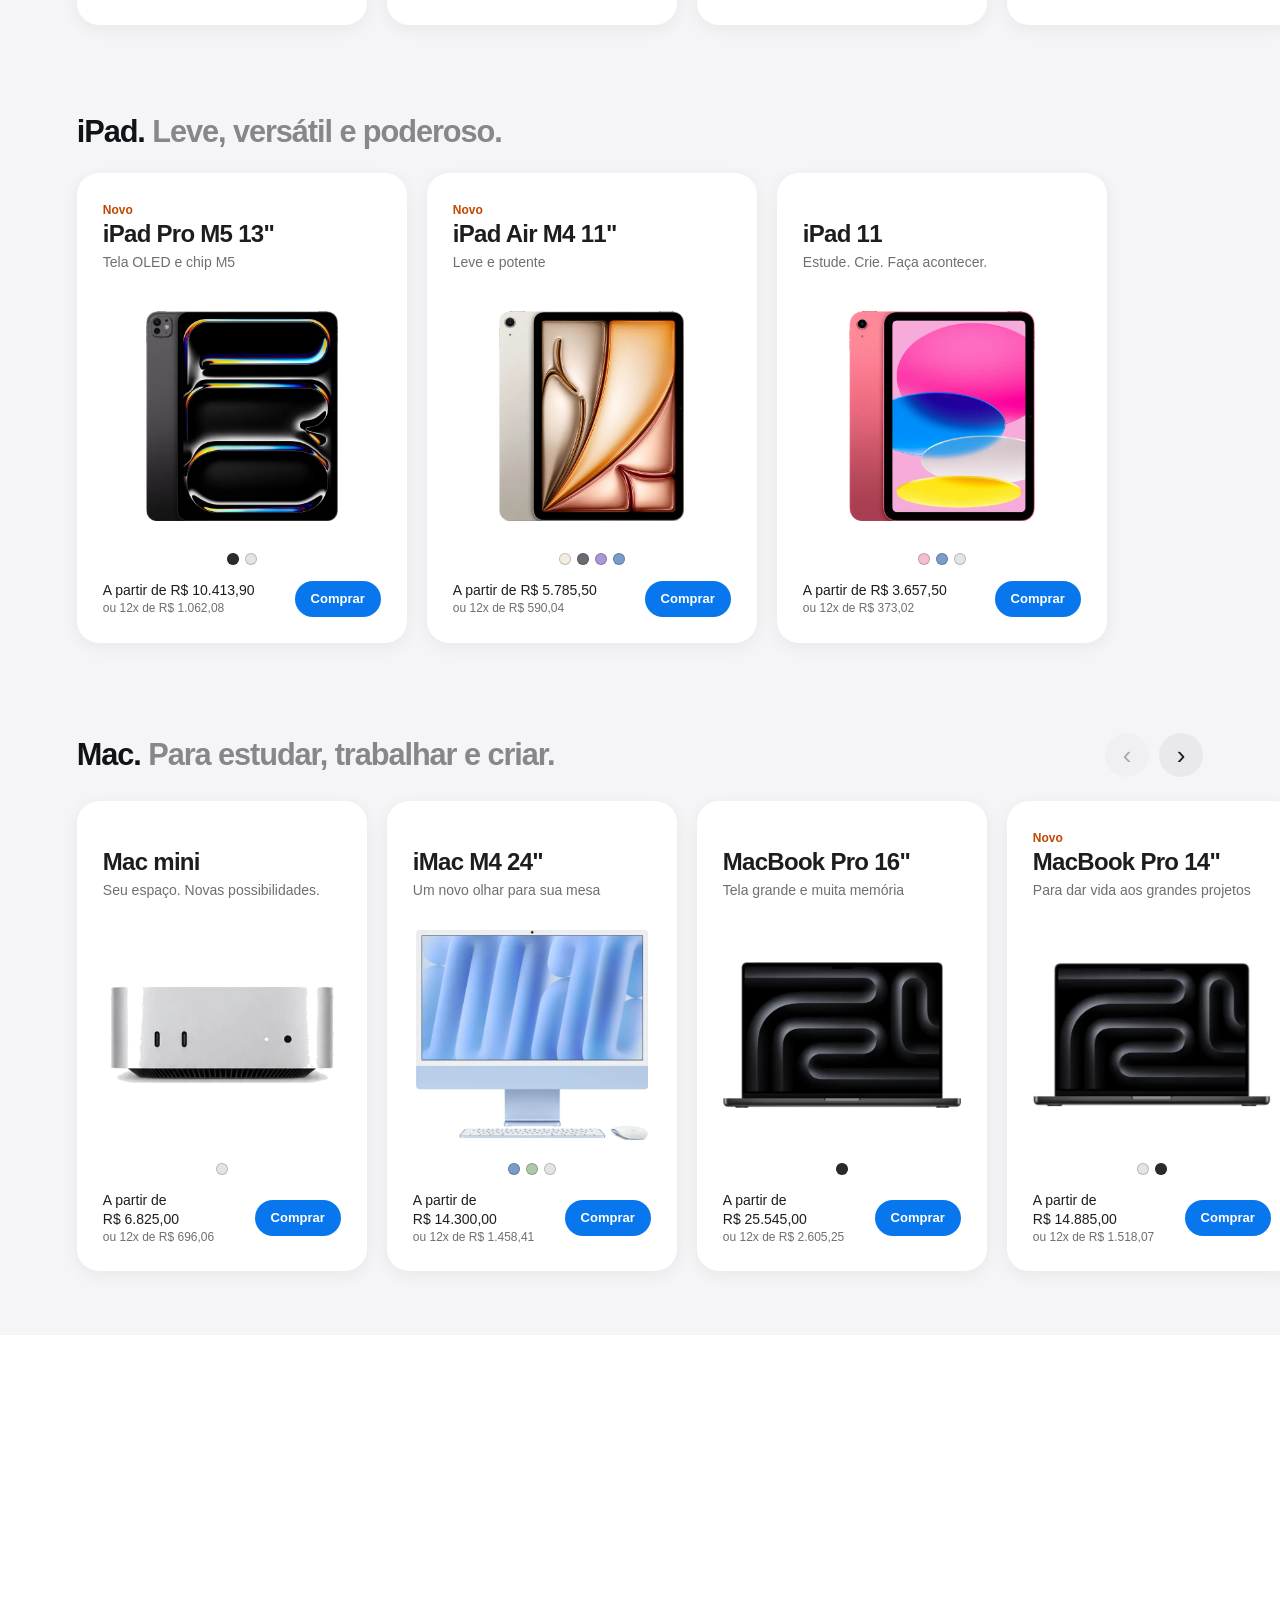
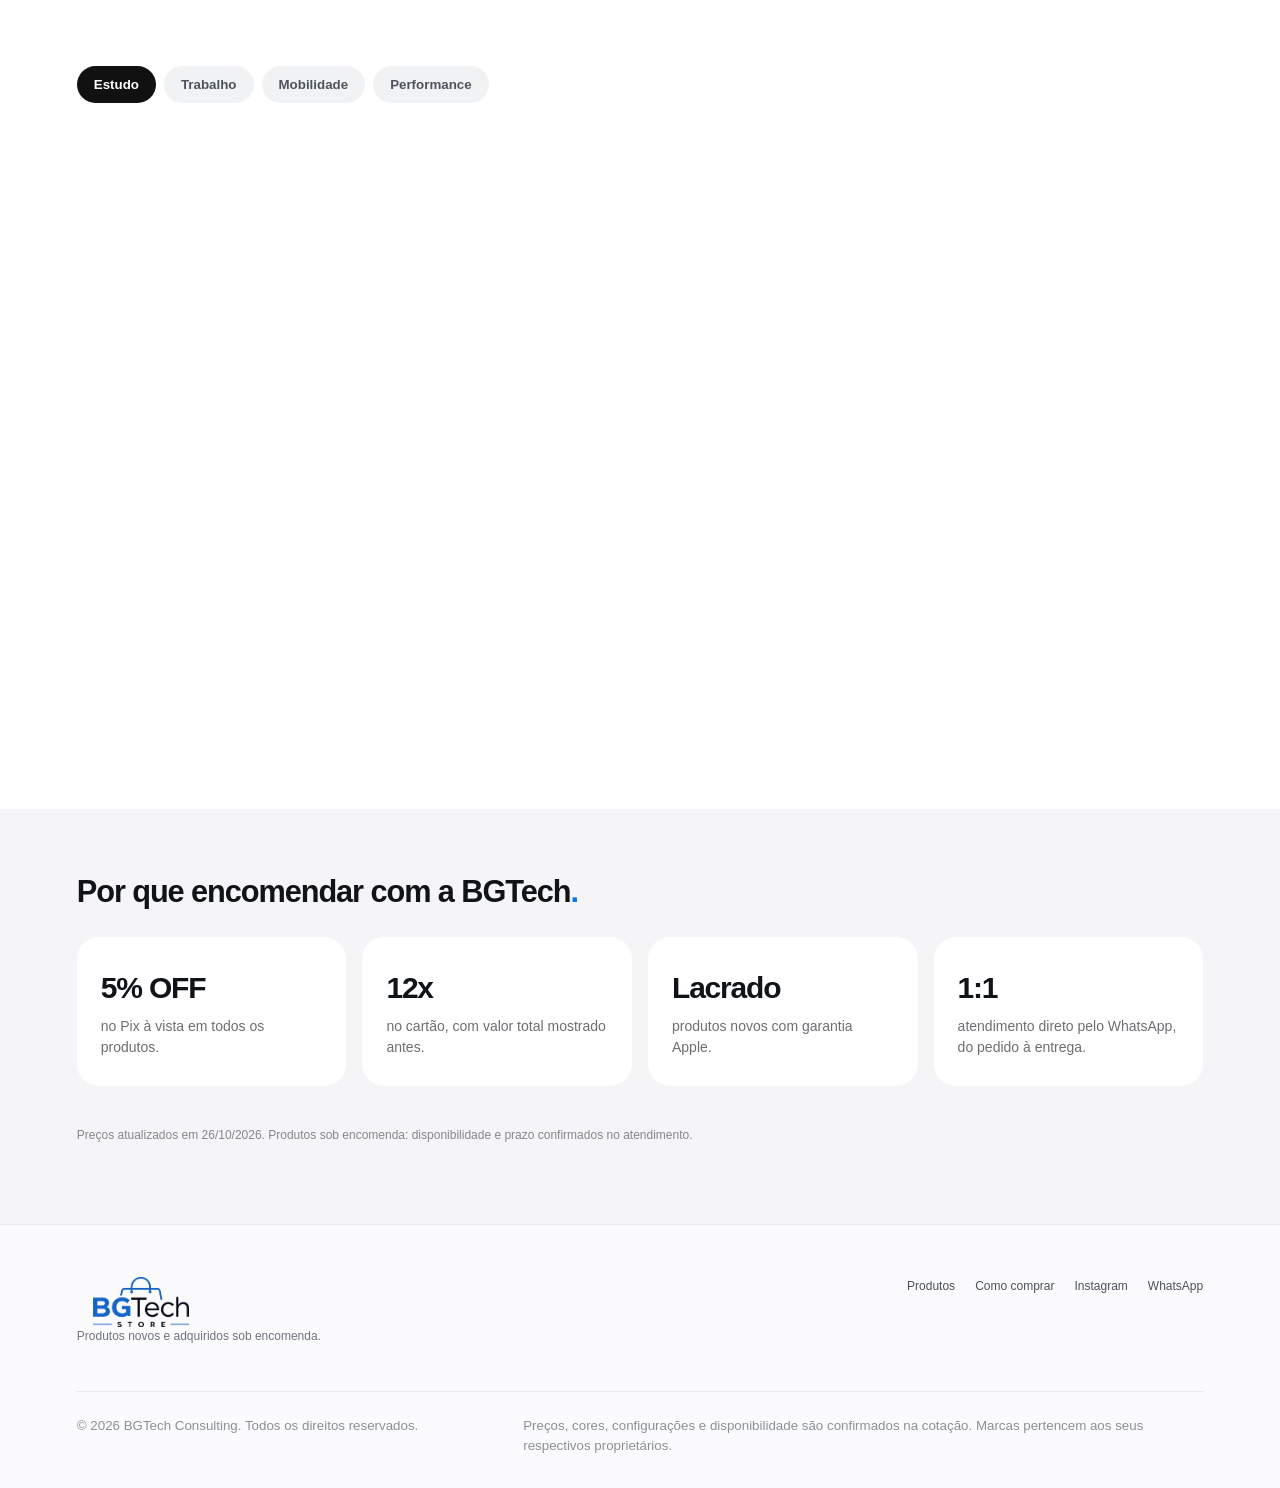
==== commit 294d5135: "Separa o site em páginas e adiciona setas na vitrine - Novas páginas: /sobre, /como-comprar e /entre" ====
--- a/produtos.html
+++ b/produtos.html
@@ -18,6 +18,7 @@
   <link rel="icon" type="image/png" sizes="32x32" href="assets/favicon-32.png" />
   <link rel="apple-touch-icon" href="assets/apple-touch-icon.png" />
   <link rel="stylesheet" href="styles.css" />
+  <link rel="stylesheet" href="cinematic.css" />
   <link rel="stylesheet" href="produtos.css" />
 
   <script type="application/ld+json">
@@ -41,11 +42,10 @@
     </a>
 
     <nav class="desktop-nav" aria-label="Navegação principal">
+      <a href="/sobre">Sobre</a>
       <a href="/produtos" aria-current="page">Produtos</a>
-      <a href="/#perfis">Para sua rotina</a>
-      <a href="/#como-comprar">Como comprar</a>
-      <a href="/#entregas">Entregas</a>
-      <a href="/#sobre">Sobre</a>
+      <a href="/como-comprar">Como comprar</a>
+      <a href="/entregas">Entregas</a>
     </nav>
 
     <a class="header-cta" data-wa="Olá BGTech Store! Quero encontrar a tecnologia ideal para a minha rotina." href="#">Falar no WhatsApp</a>
@@ -53,11 +53,10 @@
   </header>
 
   <nav class="mobile-menu" id="mobile-menu" hidden aria-label="Navegação móvel">
+    <a href="/sobre">Sobre</a>
     <a href="/produtos" aria-current="page">Produtos</a>
-    <a href="/#perfis">Para sua rotina</a>
-    <a href="/#como-comprar">Como comprar</a>
-    <a href="/#entregas">Entregas</a>
-    <a href="/#sobre">Sobre</a>
+    <a href="/como-comprar">Como comprar</a>
+    <a href="/entregas">Entregas</a>
     <a class="mobile-wa" data-wa="Olá BGTech Store! Quero encontrar a tecnologia ideal para a minha rotina." href="#">Falar no WhatsApp</a>
   </nav>
 
@@ -77,6 +76,33 @@
       </nav>
 
       <div id="st-sections"></div>
+
+        <section class="section profile-section" id="perfis">
+        <div class="section-title reveal">
+          <span class="eyebrow">PARA SUA ROTINA</span>
+          <h2>Comece pela sua necessidade.</h2>
+        </div>
+  
+        <div class="profile-tabs" role="tablist" aria-label="Perfis de uso">
+          <button class="profile-tab active" id="tab-estudo" aria-controls="profile-panel" tabindex="0" data-profile="estudo" role="tab" aria-selected="true">Estudo</button>
+          <button class="profile-tab" id="tab-trabalho" aria-controls="profile-panel" tabindex="-1" data-profile="trabalho" role="tab" aria-selected="false">Trabalho</button>
+          <button class="profile-tab" id="tab-mobilidade" aria-controls="profile-panel" tabindex="-1" data-profile="mobilidade" role="tab" aria-selected="false">Mobilidade</button>
+          <button class="profile-tab" id="tab-performance" aria-controls="profile-panel" tabindex="-1" data-profile="performance" role="tab" aria-selected="false">Performance</button>
+        </div>
+  
+        <div class="profile-panel reveal" id="profile-panel" role="tabpanel" aria-labelledby="tab-estudo">
+          <div class="profile-copy">
+            <span class="profile-number">01</span>
+            <h3 id="profile-title">Para estudar com mais organização.</h3>
+            <p id="profile-text">Tablets e notebooks ajudam em pesquisas, aulas, documentos, apresentações e multitarefa sem complicar a rotina.</p>
+            <a id="profile-link" data-wa="Olá! Quero uma recomendação para estudo." href="#">Receber recomendação <span>→</span></a>
+          </div>
+          <div class="profile-visual" aria-hidden="true">
+            <span class="profile-orbit"></span>
+            <img id="profile-image" src="assets/tablet-fallback.png" data-fallback-src="assets/tablet-fallback.png" alt="Tablet" />
+          </div>
+        </div>
+      </section>
 
       <section class="st-perks">
         <h2>Por que encomendar com a BGTech<span>.</span></h2>
@@ -163,7 +189,7 @@
       </div>
       <div class="footer-links">
         <a href="/produtos">Produtos</a>
-        <a href="/#como-comprar">Como comprar</a>
+        <a href="#como-comprar">Como comprar</a>
         <a href="https://instagram.com/bgtechstore" target="_blank" rel="noopener noreferrer">Instagram</a>
         <a data-wa="Olá BGTech Store!" href="#">WhatsApp</a>
       </div>
--- a/styles.css
+++ b/styles.css
@@ -1,13 +1,83 @@
-@charset "UTF-8";
-:root{--blue:#287cff;--ink:#14151a;--muted:#73767e;--dark:#090a0c;--line:#ffffff18;color-scheme:light;--phone-metal:#9ea9b9}
-*{box-sizing:border-box}html{scroll-behavior:smooth;scroll-padding-top:82px}body{margin:0;font-family:Arial,Helvetica,sans-serif;color:var(--ink);background:#f5f5f7;-webkit-font-smoothing:antialiased}a{color:inherit;text-decoration:none}button,input{font:inherit}button,a,input{-webkit-tap-highlight-color:transparent}button,a{touch-action:manipulation}button{cursor:pointer}img{max-width:100%;display:block}button:focus-visible,a:focus-visible,input:focus-visible{outline:3px solid #398cff;outline-offset:6px}button{color:inherit}h1,h2,h3,p{margin:0}h1,h2,h3{letter-spacing:-.055em}h2{font-size:clamp(38px,4.5vw,68px);line-height:1.06;font-weight:600}h3{font-weight:600}p{line-height:1.65}.skip-link{position:fixed;top:10px;left:10px;padding:15px;background:white;z-index:100;transform:translateY(-160%)}.skip-link:focus{transform:none}[hidden]{display:none!important}
-.site-header{height:78px;position:sticky;top:0;z-index:50;display:flex;align-items:center;justify-content:space-between;gap:26px;padding:0 5.5%;background:#090a0cf2;backdrop-filter:blur(18px);border-bottom:1px solid var(--line);color:#f4f4f5}.brand{display:flex;flex-direction:column;align-items:center;flex-shrink:0}.brand-mark{font-size:23px;letter-spacing:-1.3px;font-weight:800;position:relative}.brand-mark>span{font-weight:400}.brand-mark i{display:inline-block;background:var(--blue);border-radius:50%;width:5px;height:5px;margin-left:3px}.brand-store{font-size:8px;letter-spacing:6px;margin-left:6px;margin-top:3px}.desktop-nav{display:flex;gap:30px;font-size:12px;color:#c4c5ca}.desktop-nav a:hover{color:white}.nav-cta{font-size:12px;border:1px solid #ffffff35;border-radius:30px;padding:12px 17px}.nav-cta span{margin-left:12px}.menu-btn{display:none;background:none;border:0;padding:12px}.menu-btn span{display:block;width:22px;height:1px;background:white;margin:6px 0}.mobile-menu{position:fixed;z-index:49;top:70px;width:100%;padding:20px 24px 32px;background:#101114;color:white;border-bottom:1px solid #333}.mobile-menu a{display:block;padding:14px 0;font-size:18px}
-.hero{background:var(--dark);color:white;position:relative;min-height:800px;min-height:calc(100svh - 78px);display:grid;grid-template-columns:1.05fr 1fr;align-items:center;padding:55px 7% 92px;overflow:hidden;isolation:isolate}.hero:before{content:"";position:absolute;inset:0;background:radial-gradient(ellipse at 76% 48%,#24334a35,transparent 55%);z-index:-1}.hero-copy{z-index:2;padding-bottom:20px}.eyebrow{font-size:10px;letter-spacing:.18em;font-weight:600;line-height:1.8}.hero .eyebrow{color:#b2b6c0;font-size:9px;letter-spacing:.15em}.blue-dot{display:inline-block;width:5px;height:5px;border-radius:50%;background:#488dff;margin:0 7px 2px 0;box-shadow:0 0 13px #287cff}.hero h1{font-size:clamp(58px,6.6vw,108px);font-weight:600;line-height:1.02;margin:27px 0 28px;letter-spacing:-.065em}.hero h1>span{color:#9ca7ba;background:linear-gradient(100deg,#ecf0f9,#8795af);background-clip:text;-webkit-text-fill-color:transparent}.hero-description{color:#999da7;font-size:17px;line-height:1.65}.actions{display:flex;align-items:center;gap:25px;margin-top:34px}.button{display:inline-flex;align-items:center;justify-content:center;gap:22px;border-radius:40px;padding:17px 24px;font-size:13px;font-weight:500;min-height:50px;transition:background .2s,transform .2s}.button:hover{transform:translateY(-2px)}.primary{background:var(--blue);color:white}.primary:hover{background:#1267eb}.text-link{display:inline-flex;align-items:center;gap:15px;color:#0968e7;font-size:13px}.text-link:hover{text-decoration:underline;text-underline-offset:5px}.text-link.light{color:#e5e6eb}.hero-bottom{position:absolute;bottom:30px;left:7%;right:7%;display:flex;justify-content:space-between;align-items:center;color:#70747e;font-size:8px;letter-spacing:.14em;border-top:1px solid var(--line);padding-top:25px}.hero-bottom a{color:#b1b4bc;font-size:10px;letter-spacing:0}.hero-bottom a span{margin-left:14px}
-.hero-art{height:600px;position:relative;min-width:0;scroll-margin-top:100px}.art-word{font-weight:800;position:absolute;font-size:clamp(140px,22vw,330px);letter-spacing:-.08em;top:100px;left:-10%;color:#ffffff03;-webkit-text-stroke:1px #ffffff0c;z-index:-1}.light-beam{position:absolute;inset:10% -35% 0 10%;background:radial-gradient(ellipse,#466ca324,transparent 65%);filter:blur(30px);pointer-events:none}.device-view{position:absolute;inset:20px 0 70px;perspective:1100px;display:grid;place-items:center}.phone-assembly{width:238px;height:475px;position:relative;transform-style:preserve-3d;transform:rotateX(8deg) rotateY(var(--rotation,-24deg)) rotateZ(var(--phone-lean,12deg)) translateY(var(--phone-shift,0px));transition:transform .65s cubic-bezier(.2,.7,.2,1);will-change:transform}.phone-back,.phone-front{position:absolute;inset:0;border-radius:39px;backface-visibility:hidden;overflow:hidden;border:3px solid #aeb8c7}.phone-back{transform:translateZ(12px);background:linear-gradient(115deg,#e0e3e7 0%,#a6adb9 22%,#87919f 52%,#bcc3cd 85%,#d4d8df);box-shadow:inset 0 0 0 2px #e9edf24d,inset 10px 0 20px #ffffff22}.phone-back:after{content:"";position:absolute;inset:0;background:linear-gradient(125deg,transparent 45%,#f5f7ff55 50%,transparent 55%);opacity:.35;pointer-events:none}.camera-island{position:absolute;top:15px;left:14px;width:125px;height:139px;background:linear-gradient(120deg,#cad0d9,#7d8795);border-radius:29px;border:1px solid #e2e6ec;box-shadow:2px 4px 5px #28364677,inset 0 0 0 2px #ffffff28}.lens{position:absolute;width:48px;height:48px;border-radius:50%;background:radial-gradient(circle at 43% 40%,#456582 0%,#142b44 10%,#080d19 18%,#1d2d45 26%,#060a12 34%,#0a0c10 49%,#3c424c 51%,#12151b 60%,#9099a7 63%,#c3cbd7 68%,#666f7d 73%);border:1px solid #5d6672;box-shadow:2px 4px 4px #161c2477}.lens:after{content:"";position:absolute;width:9px;height:5px;border-radius:50%;background:#a9c6f555;left:14px;top:11px;filter:blur(1px)}.lens-one{left:8px;top:10px}.lens-two{left:8px;bottom:10px}.lens-three{right:8px;top:44px}.flash{position:absolute;right:24px;top:14px;width:18px;height:18px;border:2px solid #a6adb8;background:#f0eadf;border-radius:50%;box-shadow:inset 0 0 4px #fff}.sensor{position:absolute;right:27px;bottom:15px;border-radius:50%;background:#28313b;width:13px;height:13px}.back-monogram{position:absolute;top:54%;width:100%;text-align:center;letter-spacing:-1px;color:#4b566c66;font-weight:700;font-size:22px}.back-monogram span{font-weight:400}.back-detail{position:absolute;bottom:34px;left:0;width:100%;text-align:center;font-size:5px;letter-spacing:1.6px;color:#556076}.phone-front{transform:rotateY(180deg) translateZ(12px);border:5px solid #24272e;background:#050611;box-shadow:0 0 0 1px #c4cbd7,inset 0 0 0 2px #000}.screen-art{position:absolute;inset:0;background:radial-gradient(ellipse at 20% 30%,#152e97,#04040e 65%)}.screen-art i{position:absolute;left:-60px;top:75px;width:330px;height:210px;border-radius:50%;transform:rotate(-45deg);border:2px solid #73a1ff;box-shadow:0 0 15px #346bff,inset 0 0 30px #183ce3;background:linear-gradient(15deg,#080b2c88,#204ed888)}.screen-art i:nth-child(2){top:200px;left:-5px;transform:rotate(-45deg);border-color:#8d75ff;background:#25184844}.screen-art i:nth-child(3){top:315px;left:55px;border-color:#c2caff}.dynamic-island{position:absolute;top:10px;left:50%;transform:translateX(-50%);width:69px;height:20px;border-radius:30px;background:#030305}.screen-copy{position:absolute;top:38%;width:100%;text-align:center;text-shadow:0 1px 15px #0008}.screen-copy span{font-size:16px}.screen-copy strong{display:block;font-size:50px;letter-spacing:-3px;margin-top:4px}.screen-bar{position:absolute;bottom:9px;left:35%;width:30%;height:4px;border-radius:9px;background:#eee}.phone-side{position:absolute;top:37px;height:401px;width:24px;background:linear-gradient(90deg,#697383,#d1d7e0 35%,#828d9d 65%,#c7cfda);backface-visibility:hidden}.side-left{left:-12px;transform:rotateY(-90deg)}.side-right{right:-12px;transform:rotateY(90deg)}.phone-side i{position:absolute;left:8px;top:80px;width:8px;height:43px;border-radius:8px;background:#737c8c;border:1px solid #c7d0dc}.side-left i:nth-child(2){top:140px}.side-right i{top:105px;height:60px}.phone-edge{position:absolute;left:37px;width:164px;height:24px;background:linear-gradient(#758090,#c7cfda,#8792a2);backface-visibility:hidden}.edge-top{top:-12px;transform:rotateX(90deg)}.edge-bottom{bottom:-12px;transform:rotateX(-90deg)}.edge-bottom i{position:absolute;width:25px;height:7px;background:#161a21;border-radius:5px;left:70px;top:9px}.device-shadow{position:absolute;width:240px;height:18px;border-radius:50%;background:#020306;filter:blur(14px);bottom:95px;left:calc(50% - 120px)}.device-controls{position:absolute;bottom:30px;display:flex;align-items:center;gap:12px;justify-content:center;width:100%;font-size:10px;color:#9a9eaa}.device-controls label span{margin-left:7px}.device-controls input{width:75px;height:22px;accent-color:#acbdd8;cursor:pointer}.device-controls button{border:1px solid #ffffff25;border-radius:20px;background:#ffffff07;color:#c7ccd5;padding:8px 12px;font-size:10px;min-height:34px}.art-note{position:absolute;bottom:0;width:100%;text-align:center;font-size:8px;color:#686e7b}
-.benefit-strip{display:flex;justify-content:center;gap:65px;padding:24px 6%;background:#111216;color:#8a8e99;font-size:11px;border-top:1px solid var(--line)}.benefit-strip b{color:#d1d3da;font-weight:500}.section{padding:110px max(6%,calc((100vw - 1280px)/2));}.section-heading h2{margin-top:20px}.section-heading h2 span{color:#8a8d96}.section-heading>p:last-child{font-size:16px;color:#7c808a;margin-top:23px}.experience{background:#101114;color:#f2f2f6;padding-top:110px;padding-bottom:110px}.experience .eyebrow{color:#8e95a4}.feature-grid{display:grid;grid-template-columns:repeat(3,1fr);gap:38px;margin-top:70px}.feature{border-top:1px solid #ffffff1c;padding-top:20px}.feature-index{font-size:9px;letter-spacing:.14em;color:#888e9b}.feature-visual{height:190px;position:relative;display:flex;align-items:center;justify-content:center;overflow:hidden}.feature h3{font-size:23px;letter-spacing:-.04em;margin:14px 0}.feature>p{font-size:13px;color:#9296a0;max-width:315px}.camera-visual{gap:0;transform:rotate(-10deg)}.camera-visual i{height:82px;width:82px;border-radius:50%;border:6px solid #454e5d;background:radial-gradient(circle,#566a9e 0%,#0b1327 18%,#33476b 27%,#0a0c13 38%,#0d1016 60%,#697385 64%,#151921 70%);box-shadow:0 12px 30px #0009;margin-left:-15px}.camera-visual i:nth-child(2){transform:translateY(-22px)}.camera-visual i:nth-child(3){transform:translateY(6px)}.orbit-visual i{position:absolute;width:240px;height:94px;border:1px solid #3a465b;border-radius:50%;transform:rotate(-25deg)}.orbit-visual i:nth-child(2){transform:rotate(25deg);width:220px;height:110px}.orbit-visual span{font-size:35px;line-height:1;letter-spacing:-2px;z-index:1;background:#101114;padding:6px;color:#c2cbdc;text-align:center}.choice-visual{flex-direction:column}.choice-visual>span{font-size:73px;letter-spacing:-5px;color:#c5cbd5}.choice-visual i{font-style:normal;font-size:8px;letter-spacing:.2em;color:#707b8f}
-.collection{background:#f5f5f7}.collection-heading{display:flex;align-items:flex-end;justify-content:space-between;gap:30px;margin-bottom:48px}.collection-heading .eyebrow{color:#70757e;margin-bottom:18px}.collection-heading h2{font-size:clamp(36px,4vw,56px)}.collection-heading>p{font-size:13px;color:#787d85}.collection-grid{display:grid;grid-template-columns:1fr 1fr;gap:22px}.product-card{border-radius:24px;background:white;overflow:hidden;position:relative;min-height:550px;display:flex;flex-direction:column;isolation:isolate}.product-copy{padding:40px 40px 0;z-index:2}.product-copy .eyebrow{font-size:8px;color:#838793}.product-copy h3{font-size:42px;line-height:1.06;margin:16px 0 13px}.product-copy p{font-size:14px;color:#81858e;margin-bottom:19px}.product-card img{width:85%;height:320px;object-fit:contain;align-self:center;transition:transform .8s cubic-bezier(.2,.7,.2,1)}.product-card:hover img{transform:scale(1.04) translateY(-5px)}.product-wide{grid-column:1/-1;display:grid;grid-template-columns:.85fr 1.15fr;min-height:470px;align-items:center;background:radial-gradient(ellipse at 70% 80%,#dfe8f0,#fdfdfd 65%)}.product-wide .product-copy{padding:45px 0 45px 55px}.product-wide .product-copy h3{font-size:56px}.product-wide img{width:100%;height:440px;object-fit:contain}.accessories{background:radial-gradient(ellipse at 80% 60%,#263548,#141921 65%);color:white;min-height:420px}.accessories .product-copy p{color:#a4abb7}.accessories img{height:410px;width:90%}.consultation{display:grid;grid-template-columns:1fr 1fr;gap:100px;background:#fff}.consultation-intro .eyebrow{color:#777e8b;font-size:9px;margin-bottom:24px}.consultation-intro h2 span{color:#287cff}.consultation-intro>p:not(.eyebrow){color:#7e838c;font-size:14px;max-width:340px;margin-top:28px;margin-bottom:28px}.steps{list-style:none;margin:0;padding:24px 0}.steps li{display:flex;gap:28px;border-top:1px solid #e3e5ea;padding:32px 0}.steps li>span{color:#9aa2b0;font-size:11px;padding-top:7px}.steps h3{font-size:23px;letter-spacing:-.04em;margin-bottom:12px}.steps p{font-size:13px;color:#7d838d;max-width:340px}.closing{background:#0b0c0f;color:#fff;text-align:center;padding:105px 24px 95px;background-image:radial-gradient(ellipse at 50% 105%,#182e53,transparent 60%)}.closing .eyebrow{color:#8c95a4;margin-bottom:24px}.closing h2{font-size:clamp(56px,6.5vw,96px);line-height:1.02}.closing h2 span{color:#a6b5d1}.closing p:not(.eyebrow){font-size:15px;color:#989eab;margin:25px 0 30px}.instagram-link{display:block;font-size:11px;color:#979fab;margin-top:29px}.instagram-link:hover{color:white}footer{background:#090a0c;color:#737a88;padding:40px 6% 28px}.footer-top{display:flex;gap:28px;align-items:center;padding-bottom:30px}.footer-brand{color:#e9eaf0}.footer-top p{flex:1;font-size:11px;margin-left:20px}.footer-top>a:not(.brand){font-size:11px;color:#c0c4ce}.footer-bottom{border-top:1px solid #ffffff16;padding-top:23px;display:flex;gap:55px;justify-content:space-between}.footer-bottom p{font-size:9px;max-width:620px}.reveal{opacity:1;transform:none}.motion-ready .reveal{opacity:0;transform:translateY(24px);transition:opacity .8s,transform .8s}.motion-ready .reveal.visible{opacity:1;transform:none}
-@media(min-width:1500px){.hero{padding-left:max(7%,calc((100vw - 1400px)/2));padding-right:max(7%,calc((100vw - 1400px)/2))}.hero-art{height:680px}.phone-assembly{width:270px;height:540px}.phone-side{height:466px}.phone-edge{width:196px}.device-controls{bottom:35px}.device-view{inset:40px 0 75px}}
-@media(max-width:1100px){.desktop-nav{gap:18px}.nav-cta{font-size:11px;padding:10px 12px}.hero{padding-inline:5%;grid-template-columns:1.1fr 1fr}.hero h1{font-size:65px}.hero .eyebrow{font-size:8px;letter-spacing:.1em}.hero-art{height:570px}.phone-assembly{width:211px;height:430px}.phone-side{height:356px}.phone-edge{width:137px}.actions{gap:18px}.actions .text-link{font-size:11px}.button{font-size:12px;padding:16px 20px}.benefit-strip{gap:30px}.section{padding:85px 6%}.feature-grid{gap:25px}.consultation{gap:50px}.device-controls{gap:8px}.device-controls label{font-size:9px}.device-controls input{width:50px}}
-@media(max-width:800px){.site-header{height:70px;padding-inline:6%}.desktop-nav,.nav-cta{display:none}.menu-btn{display:block}.hero{grid-template-columns:1fr;min-height:0;text-align:center;padding:60px 24px 90px}.hero-copy{padding:0}.hero h1{font-size:clamp(50px,10vw,78px);margin:22px 0}.hero .eyebrow{font-size:8px}.hero-description{font-size:15px}.actions{justify-content:center;gap:23px;margin-top:25px}.hero-art{height:535px;margin-top:24px;width:100%;max-width:500px;justify-self:center;scroll-margin-top:85px}.device-view{inset:20px 0 70px}.phone-assembly{width:211px;height:420px;--phone-lean:9deg}.phone-side{height:346px}.art-word{font-size:230px;top:90px;left:0;width:100%}.hero-bottom{left:6%;right:6%;bottom:26px;padding-top:20px}.hero-bottom>span:last-child{display:none}.hero-bottom>span:first-child{font-size:7px}.device-controls{bottom:30px;gap:13px}.device-controls input{width:70px}.device-controls label{font-size:10px}.art-note{bottom:3px}.benefit-strip{display:grid;grid-template-columns:1fr 1fr;text-align:center;gap:14px 12px;padding:24px;font-size:10px}.section{padding:75px 6%}.section-heading h2{font-size:43px}.section-heading>p:last-child{font-size:14px}.feature-grid{grid-template-columns:1fr;gap:35px;margin-top:45px}.feature{display:grid;grid-template-columns:1fr 1fr;column-gap:22px}.feature-index{grid-column:1/-1}.feature-visual{grid-column:2;grid-row:2/4;height:160px}.feature h3{grid-column:1;grid-row:2;align-self:end;font-size:21px;line-height:1.15}.feature>p{grid-column:1;grid-row:3;font-size:12px}.camera-visual i{width:65px;height:65px;flex-shrink:0}.orbit-visual i{width:150px;height:90px}.orbit-visual i:nth-child(2){width:150px;height:80px}.choice-visual>span{font-size:54px}.choice-visual i{font-size:6px}.collection-heading{display:block;margin-bottom:32px}.collection-heading h2{font-size:40px}.collection-heading>p{margin-top:20px}.collection-grid{gap:16px}.product-card{min-height:440px}.product-copy{padding:27px 24px 0}.product-copy h3{font-size:31px}.product-copy p{font-size:12px}.product-copy .eyebrow{font-size:7px}.product-card img{height:240px;width:100%}.product-wide{min-height:390px}.product-wide .product-copy{padding:35px 0 35px 30px}.product-wide .product-copy h3{font-size:39px}.product-wide img{height:330px}.product-card .text-link{font-size:11px;gap:8px}.consultation{grid-template-columns:1fr;gap:35px}.consultation-intro h2{font-size:49px}.consultation-intro>p:not(.eyebrow){max-width:470px}.steps li{padding:25px 0}.steps p{max-width:none}.steps{padding:0}.closing{padding:80px 24px}.footer-top{flex-wrap:wrap;gap:22px}.footer-top p{flex-basis:60%;margin-left:0}.footer-bottom{display:block}.footer-bottom p+p{margin-top:15px}}
-@media(max-width:480px){.hero{padding-top:46px}.hero h1{font-size:52px}.hero-art{height:500px}.phone-assembly{width:190px;height:386px}.phone-side{height:312px}.phone-edge{width:116px}.camera-island{transform:scale(.88);transform-origin:top left}.art-word{font-size:190px;top:100px}.hero-bottom>span:first-child{font-size:6px}.hero-bottom a{font-size:9px}.collection-grid{grid-template-columns:1fr}.product-wide{grid-column:auto;display:flex;min-height:520px}.product-wide .product-copy{padding:32px 30px 0;align-self:flex-start}.product-wide .product-copy h3{font-size:40px}.product-wide img{height:300px}.product-card{min-height:490px}.product-card img{height:290px}.product-copy{padding:32px 30px 0}.product-copy h3{font-size:38px}.feature{column-gap:14px}.feature-visual{height:185px}.choice-visual>span{font-size:46px}.choice-visual i{letter-spacing:.1em}.section-heading h2{font-size:37px}.collection-heading h2{font-size:36px}.footer-top p{font-size:10px;flex-basis:55%}.actions{gap:17px}.button{gap:14px}.device-controls{gap:8px}.device-controls input{width:55px}}
-@media(prefers-reduced-motion:reduce){html{scroll-behavior:auto}*,*:before,*:after{transition:none!important;animation:none!important}.motion-ready .reveal{opacity:1;transform:none}.phone-assembly{will-change:auto}}
+:root{
+  --navy:#07182f;
+  --navy-2:#0b274c;
+  --ink:#101318;
+  --muted:#6e7480;
+  --blue:#0877ed;
+  --blue-soft:#e9f3ff;
+  --line:#e6e8ec;
+  --soft:#f5f5f7;
+  --white:#fff;
+  --radius-xl:36px;
+  --radius-lg:28px;
+  --shadow:0 28px 80px rgba(7,24,47,.12);
+}
+*{box-sizing:border-box}
+html{scroll-behavior:smooth;scroll-padding-top:82px}
+body{margin:0;font-family:Inter,-apple-system,BlinkMacSystemFont,"Segoe UI",Roboto,Helvetica,Arial,sans-serif;color:var(--ink);background:#fff;line-height:1.5;-webkit-font-smoothing:antialiased}
+body.menu-open{overflow:hidden}
+a{color:inherit;text-decoration:none}img{max-width:100%;display:block}button,a{-webkit-tap-highlight-color:transparent}
+h1,h2,h3,p{margin-top:0}.skip-link{position:fixed;left:16px;top:-60px;z-index:1000;background:#111;color:#fff;padding:10px 14px;border-radius:10px}.skip-link:focus{top:16px}
+
+.site-header{position:sticky;top:0;z-index:60;height:72px;display:flex;align-items:center;gap:28px;padding:0 clamp(18px,4.6vw,74px);background:rgba(255,255,255,.84);backdrop-filter:saturate(180%) blur(22px);-webkit-backdrop-filter:saturate(180%) blur(22px);border-bottom:1px solid rgba(0,0,0,.06)}
+.brand{margin-right:auto;display:flex;align-items:center}.brand img{width:136px;height:54px;object-fit:contain}
+.desktop-nav{display:flex;gap:27px;font-size:12px;font-weight:620;color:#2e3440}.desktop-nav a{transition:.2s}.desktop-nav a:hover{color:var(--blue)}
+.header-cta{padding:10px 16px;border-radius:999px;background:#111;color:#fff;font-size:12px;font-weight:720;transition:.2s}.header-cta:hover{background:var(--blue);transform:translateY(-1px)}
+.menu-btn{display:none;width:42px;height:42px;border:0;background:#f3f4f6;border-radius:50%;align-items:center;justify-content:center;flex-direction:column;gap:5px}.menu-btn span{width:18px;height:1.5px;background:#111;transition:.2s}.menu-btn[aria-expanded="true"] span:first-child{transform:translateY(3.25px) rotate(45deg)}.menu-btn[aria-expanded="true"] span:last-child{transform:translateY(-3.25px) rotate(-45deg)}
+.mobile-menu{position:fixed;top:72px;left:0;right:0;z-index:55;padding:18px 24px 26px;background:rgba(255,255,255,.97);backdrop-filter:blur(20px);border-bottom:1px solid var(--line);box-shadow:0 24px 45px rgba(0,0,0,.08)}.mobile-menu a{display:block;padding:13px 0;font-weight:680}.mobile-menu .mobile-wa{margin-top:8px;text-align:center;border-radius:14px;padding:13px;background:#111;color:#fff}
+
+.eyebrow{display:inline-block;margin-bottom:15px;font-size:10px;font-weight:820;letter-spacing:.18em;color:var(--blue)}.eyebrow-light{color:#71b9ff}
+.btn{display:inline-flex;align-items:center;justify-content:center;min-height:50px;padding:0 24px;border-radius:999px;font-size:14px;font-weight:720;transition:.2s}.btn-primary{background:var(--blue);color:#fff}.btn-primary:hover{background:#0067d8;transform:translateY(-2px)}.btn-ghost{background:transparent;color:var(--blue)}.btn-ghost:hover{background:var(--blue-soft)}.btn-light{background:#fff;color:#111}.btn-light:hover{background:#edf5ff;color:#0b4f94}
+
+.hero-clean{min-height:calc(100vh - 72px);padding:90px clamp(24px,6vw,96px) 58px;display:grid;grid-template-rows:auto 1fr auto;align-items:center;overflow:hidden;background:linear-gradient(180deg,#fff 0%,#fbfbfd 100%)}
+.hero-copy{text-align:center;max-width:900px;margin:0 auto;z-index:3}.hero-copy h1{font-size:clamp(52px,6.9vw,104px);line-height:.94;letter-spacing:-.065em;margin-bottom:24px;font-weight:760}.hero-copy p{max-width:720px;margin:0 auto;color:var(--muted);font-size:clamp(17px,1.55vw,22px);line-height:1.55}.hero-actions{display:flex;justify-content:center;gap:8px;margin-top:28px;flex-wrap:wrap}
+.hero-product{position:relative;display:grid;place-items:center;min-height:390px;margin-top:16px;isolation:isolate}.hero-halo{position:absolute;width:min(76vw,980px);height:min(36vw,430px);border-radius:50%;background:radial-gradient(circle,rgba(72,163,255,.15),transparent 68%);filter:blur(8px);z-index:-1}.hero-product-img{width:min(980px,78vw);max-height:460px;object-fit:contain;filter:drop-shadow(0 34px 52px rgba(0,0,0,.18));transform:scale(var(--hero-scale,1)) translateY(var(--hero-y,0px));transition:filter .2s;will-change:transform}
+.hero-meta{display:flex;justify-content:center;gap:32px;flex-wrap:wrap;padding-top:18px;font-size:12px;color:#7a8089}.hero-meta strong{color:#111;font-weight:760}
+
+.story{height:310vh;position:relative;background:#030711;color:#fff}.story-sticky{position:sticky;top:0;height:100vh;min-height:620px;overflow:hidden;background:linear-gradient(180deg,#02050a,#061426 65%,#030711);perspective:1400px}.story-bg{position:absolute;inset:0;overflow:hidden}.story-glow{position:absolute;border-radius:50%;filter:blur(55px);opacity:.48}.glow-a{width:50vw;height:50vw;left:-14vw;top:18%;background:radial-gradient(circle,#0877ed,transparent 70%)}.glow-b{width:48vw;height:48vw;right:-15vw;bottom:-20%;background:radial-gradient(circle,#50b8ff,transparent 72%)}
+.story-copy{position:absolute;z-index:8;left:clamp(26px,7vw,112px);top:50%;width:min(650px,43vw);transform:translateY(-50%);opacity:0;will-change:opacity,transform}.story-copy-1{opacity:1}.story-copy h2{font-size:clamp(48px,5.1vw,80px);line-height:.96;letter-spacing:-.055em;margin-bottom:22px}.story-copy p{max-width:560px;color:rgba(229,237,248,.67);font-size:clamp(15px,1.2vw,19px);line-height:1.65}.story-actions{display:flex;align-items:center;gap:18px;margin-top:30px;flex-wrap:wrap}.story-link{font-size:14px;font-weight:700;color:#d8eaff}.story-link span{margin-left:5px}
+.story-device-stage{position:absolute;right:clamp(1vw,4vw,70px);top:50%;width:min(49vw,750px);height:min(72vh,720px);transform:translateY(-50%);transform-style:preserve-3d}.story-device{position:absolute;margin:0;will-change:transform,opacity;filter:drop-shadow(0 34px 55px rgba(0,0,0,.5))}.story-device img{width:100%;height:100%;object-fit:contain}.device-mac{width:520px;height:340px;left:50%;top:50%;margin:-170px 0 0 -260px;z-index:3}.device-phone{width:210px;height:340px;left:62%;top:51%;margin:-170px 0 0 -105px;z-index:5}.device-tablet{width:330px;height:260px;left:38%;top:50%;margin:-130px 0 0 -165px;z-index:2;opacity:.68}
+.story-progress{position:absolute;right:22px;top:50%;width:2px;height:130px;transform:translateY(-50%);background:rgba(255,255,255,.12);border-radius:2px}.story-progress span{display:block;width:100%;height:100%;background:linear-gradient(#66b8ff,#fff);transform:scaleY(var(--story-progress,0));transform-origin:top}
+
+.section{padding:120px clamp(24px,6vw,96px)}.section-soft{background:var(--soft)}.intro-section{padding-top:126px}.section-title{max-width:780px;margin-bottom:50px}.section-title.center{text-align:center;margin-left:auto;margin-right:auto}.section-title h2,.confidence-copy h2,.deliveries h2,.final-cta h2{font-size:clamp(42px,4.8vw,70px);line-height:1.02;letter-spacing:-.05em;margin-bottom:18px}.section-title p{color:var(--muted);font-size:18px;line-height:1.65}
+.editorial-grid{display:grid;grid-template-columns:repeat(2,minmax(0,1fr));gap:18px}.editorial-card{min-height:640px;border-radius:var(--radius-xl);overflow:hidden;background:#f5f5f7;display:flex;flex-direction:column;position:relative}.editorial-large{grid-column:1/-1;min-height:690px}.editorial-wide{grid-column:1/-1;min-height:460px;background:#07182f;color:#fff;display:grid;grid-template-columns:1fr 1fr;align-items:center}.editorial-copy{padding:46px 46px 18px;position:relative;z-index:3}.editorial-large .editorial-copy{text-align:center;max-width:720px;margin:0 auto}.editorial-copy .card-kicker{display:block;font-size:10px;letter-spacing:.16em;font-weight:820;color:var(--blue);margin-bottom:12px}.editorial-wide .card-kicker{color:#7fc3ff}.editorial-copy h3{font-size:clamp(34px,3.5vw,54px);letter-spacing:-.045em;line-height:1;margin-bottom:14px}.editorial-copy p{color:#747b86;font-size:16px;line-height:1.6;max-width:530px}.editorial-wide .editorial-copy p{color:#b9c8da}.editorial-copy a{display:inline-flex;gap:7px;align-items:center;color:var(--blue);font-weight:720;font-size:14px}.editorial-media{flex:1;min-height:320px;display:grid;place-items:center;padding:10px 34px 30px}.editorial-media img{width:100%;height:100%;max-height:420px;object-fit:contain;filter:drop-shadow(0 25px 35px rgba(0,0,0,.16))}.dual-media{padding:16px 34px 34px}.dual-device-showcase{width:100%;height:100%;display:grid;grid-template-columns:1.3fr .9fr;align-items:end;gap:14px;max-width:1100px;margin:0 auto}.dual-device-showcase img{width:100%;height:auto;max-height:420px;object-fit:contain}.showcase-mac{align-self:end;justify-self:center;transform:translateX(-14px)}.showcase-notebook{max-height:300px;justify-self:center;transform:translateX(10px) translateY(4px)}.media-soft-blue{background:radial-gradient(circle at 50% 38%,#dcefff,transparent 58%)}.media-dark{background:linear-gradient(180deg,#101721,#1e2735)}.media-dark img{filter:drop-shadow(0 25px 40px rgba(0,0,0,.45))}.media-sky{background:linear-gradient(180deg,#eef7ff,#dfeeff)}
+.accessory-art{position:relative;min-height:390px;overflow:hidden}.ring{position:absolute;border:1px solid rgba(102,184,255,.32);border-radius:50%}.ring-1{width:360px;height:360px;right:8%;top:5%}.ring-2{width:240px;height:240px;right:28%;top:26%}.ring-3{width:140px;height:140px;right:14%;top:46%}.accessory-watch-img{position:absolute;right:14%;bottom:0;max-width:360px;width:48%;height:auto;z-index:2;filter:drop-shadow(0 24px 36px rgba(0,0,0,.28))}.accessory-pill{position:absolute;right:25%;top:27%;padding:17px 24px;border-radius:999px;background:#fff;color:#07182f;font-weight:760;box-shadow:0 25px 60px rgba(0,0,0,.24);z-index:3}.accessory-pill.second{right:8%;top:54%;background:#0b72ed;color:#fff}
+
+.profile-section{background:#fff}.profile-tabs{display:flex;gap:8px;flex-wrap:wrap;margin-bottom:26px}.profile-tab{border:0;padding:11px 17px;border-radius:999px;background:#f1f2f4;color:#4d545e;font-weight:680;cursor:pointer}.profile-tab.active{background:#111;color:#fff}.profile-panel{min-height:560px;border-radius:var(--radius-xl);background:var(--soft);display:grid;grid-template-columns:.9fr 1.1fr;align-items:center;overflow:hidden}.profile-copy{padding:58px}.profile-number{display:block;color:#a5aab1;font-size:12px;letter-spacing:.15em;font-weight:800;margin-bottom:30px}.profile-copy h3{font-size:clamp(38px,4vw,60px);line-height:1.02;letter-spacing:-.05em;margin-bottom:20px}.profile-copy p{max-width:550px;color:var(--muted);font-size:17px;line-height:1.65}.profile-copy a{color:var(--blue);font-weight:720}.profile-visual{height:100%;min-height:560px;display:grid;place-items:center;position:relative;overflow:hidden}.profile-orbit{position:absolute;width:520px;height:520px;border-radius:50%;border:1px solid #d9e5f1}.profile-visual img{position:relative;z-index:2;max-width:82%;max-height:430px;object-fit:contain;filter:drop-shadow(0 28px 48px rgba(0,0,0,.16))}
+.editorial-card .dual-device-showcase .showcase-notebook{filter:drop-shadow(0 22px 35px rgba(0,0,0,.14))}
+.editorial-card .dual-device-showcase .showcase-mac{filter:drop-shadow(0 24px 36px rgba(0,0,0,.18))}
+
+.steps-editorial{display:grid;grid-template-columns:repeat(4,1fr);gap:14px}.step-card{padding:34px 28px;border-radius:24px;background:#fff;min-height:240px}.step-card>span{display:block;font-size:12px;letter-spacing:.13em;color:#9a9fa8;font-weight:800;margin-bottom:48px}.step-card h3{font-size:25px;letter-spacing:-.035em;margin-bottom:12px}.step-card p{color:var(--muted);font-size:14px;line-height:1.6;margin-bottom:0}
+
+.confidence-section{display:grid;grid-template-columns:.92fr 1.08fr;gap:80px;align-items:start}.confidence-copy{position:sticky;top:110px}.confidence-copy p{color:var(--muted);font-size:17px;line-height:1.7;max-width:620px}.text-link{display:inline-flex;gap:7px;color:var(--blue);font-weight:720;margin-top:10px}.confidence-grid{display:grid;grid-template-columns:1fr 1fr;gap:14px}.confidence-grid article{border-radius:26px;background:var(--soft);padding:44px 34px;min-height:220px;display:flex;flex-direction:column;justify-content:flex-end}.confidence-grid strong{font-size:54px;letter-spacing:-.055em;line-height:1}.confidence-grid span{color:var(--muted);margin-top:8px}
+
+.deliveries{padding:120px clamp(24px,6vw,96px);background:#061426;color:#fff}.deliveries-inner{max-width:940px;margin:0 auto;text-align:center}.deliveries p{max-width:720px;margin:0 auto;color:#b9c8da;font-size:18px;line-height:1.65}.deliveries-flow{display:flex;justify-content:center;align-items:center;gap:18px;flex-wrap:wrap;margin:40px 0 34px;font-size:13px;font-weight:720}.deliveries-flow i{color:#6894c2;font-style:normal}
+.final-cta{padding:130px 24px;background:#fff}.final-cta-inner{text-align:center;max-width:850px;margin:0 auto}.final-cta-inner img{width:150px;height:58px;object-fit:contain;margin:0 auto 32px}.final-cta p{color:var(--muted);font-size:18px;margin-bottom:30px}
+
+footer{padding:52px clamp(24px,6vw,96px) 32px;border-top:1px solid var(--line);background:#fbfbfd}.footer-main{display:flex;justify-content:space-between;gap:50px;align-items:flex-start}.footer-brand img{width:128px;height:50px;object-fit:contain}.footer-brand p{color:var(--muted);font-size:12px}.footer-links{display:flex;gap:20px;flex-wrap:wrap;font-size:12px;color:#4a515c}.footer-links a:hover{color:var(--blue)}.footer-legal{display:flex;justify-content:space-between;gap:28px;border-top:1px solid var(--line);padding-top:24px;margin-top:34px;color:#8b9098}.footer-legal small{max-width:680px}
+.whatsapp-fab{position:fixed;right:22px;bottom:22px;z-index:70;width:54px;height:54px;border-radius:50%;display:grid;place-items:center;background:#18aa60;color:#fff;box-shadow:0 16px 36px rgba(24,170,96,.28);transition:.2s}.whatsapp-fab:hover{transform:translateY(-3px) scale(1.03)}.whatsapp-fab svg{width:28px;height:28px;fill:currentColor}.noscript{position:fixed;bottom:0;left:0;right:0;z-index:100;padding:12px;background:#fff3cd;color:#664d03;text-align:center}
+.reveal{opacity:0;transform:translateY(24px);transition:opacity .7s ease,transform .7s ease}.reveal.visible{opacity:1;transform:none}
+
+@media(max-width:1100px){
+  .desktop-nav{display:none}.menu-btn{display:flex}.site-header .header-cta{display:none}
+  .story-copy{width:min(600px,54vw);left:40px}.story-device-stage{right:-8vw;width:58vw}.device-mac{width:430px;height:290px;margin:-145px 0 0 -215px}.device-phone{width:175px;height:290px}.device-tablet{width:270px;height:220px}
+  .editorial-card{min-height:570px}.editorial-wide{grid-template-columns:1fr}.accessory-art{min-height:300px}.profile-panel{grid-template-columns:1fr}.profile-copy{padding-bottom:10px}.profile-visual{min-height:420px}.steps-editorial{grid-template-columns:1fr 1fr}.confidence-section{grid-template-columns:1fr}.confidence-copy{position:static}
+}
+@media(max-width:720px){
+  html{scroll-padding-top:70px}.site-header{height:66px;padding:0 16px}.brand img{width:118px;height:46px}.mobile-menu{top:66px}
+  .hero-clean{min-height:auto;padding:70px 20px 36px}.hero-copy h1{font-size:clamp(46px,14vw,66px)}.hero-copy p{font-size:16px}.hero-actions{flex-direction:column}.hero-actions .btn{width:100%}.hero-product{min-height:260px;margin-top:30px}.hero-product-img{width:105vw;max-width:none}.hero-meta{display:grid;grid-template-columns:1fr;text-align:center;gap:8px}
+  .story{height:260vh}.story-sticky{min-height:560px}.story-copy{left:20px;right:20px;top:auto;bottom:7vh;width:auto;transform:none}.story-copy h2{font-size:clamp(42px,12vw,58px)}.story-copy p{font-size:14px;max-width:88%}.story-device-stage{top:33%;right:auto;left:50%;width:100vw;height:42vh;min-height:320px;transform:translate(-50%,-50%)}.device-mac{width:280px;height:190px;margin:-95px 0 0 -140px}.device-phone{width:115px;height:190px;margin:-95px 0 0 -57px}.device-tablet{width:175px;height:145px;margin:-72px 0 0 -87px}.story-progress{right:8px;height:90px}
+  .section{padding:82px 20px}.section-title{margin-bottom:32px}.section-title h2,.confidence-copy h2,.deliveries h2,.final-cta h2{font-size:40px}.section-title p{font-size:15px}
+  .editorial-grid{grid-template-columns:1fr}.editorial-large,.editorial-wide{grid-column:auto}.editorial-card{min-height:510px;border-radius:26px}.editorial-large{min-height:550px}.editorial-wide{display:flex;min-height:500px}.editorial-copy{padding:30px 26px 10px}.editorial-copy h3{font-size:38px}.editorial-media{min-height:250px;padding:10px 18px 24px}.dual-media{padding:10px 18px 28px}.dual-device-showcase{grid-template-columns:1fr;gap:6px}.showcase-mac{transform:none;max-height:240px}.showcase-notebook{transform:none;max-height:180px}.accessory-art{min-height:250px}.ring-1{width:260px;height:260px}.ring-2{width:170px;height:170px}.ring-3{width:100px;height:100px}.accessory-watch-img{width:54%;right:7%;bottom:-4px;max-width:240px}.accessory-pill{right:28%;top:26%;padding:13px 17px}.accessory-pill.second{right:6%;top:57%}
+  .profile-tabs{overflow-x:auto;flex-wrap:nowrap;padding-bottom:4px}.profile-tab{white-space:nowrap}.profile-panel{border-radius:26px}.profile-copy{padding:34px 26px 8px}.profile-copy h3{font-size:38px}.profile-copy p{font-size:15px}.profile-visual{min-height:330px}.profile-orbit{width:300px;height:300px}.profile-visual img{max-height:270px}
+  .steps-editorial{grid-template-columns:1fr}.step-card{min-height:auto}.step-card>span{margin-bottom:28px}.confidence-grid{grid-template-columns:1fr 1fr;gap:10px}.confidence-grid article{padding:27px 20px;min-height:165px}.confidence-grid strong{font-size:42px}.confidence-grid span{font-size:12px}.deliveries{padding:84px 20px}.deliveries-flow{gap:9px 12px}.final-cta{padding:92px 20px}.footer-main{flex-direction:column}.footer-links{flex-direction:column;gap:9px}.footer-legal{flex-direction:column}.whatsapp-fab{right:14px;bottom:14px}
+}
+@media(prefers-reduced-motion:reduce){html{scroll-behavior:auto}.reveal{opacity:1;transform:none;transition:none}.hero-product-img,.story-device,.btn,.whatsapp-fab{transition:none}}
+
+/* Páginas internas */
+.desktop-nav a[aria-current="page"],.mobile-menu a[aria-current="page"]{color:var(--blue)}
+.page-hero{padding:96px clamp(24px,6vw,96px) 40px;max-width:1100px}
+.page-hero h1{font-size:clamp(44px,5.6vw,84px);line-height:1.02;letter-spacing:-.055em;margin-bottom:22px;font-weight:600}
+.page-hero h1 span{color:var(--blue)}
+.page-hero p{color:var(--muted);font-size:clamp(17px,1.5vw,20px);line-height:1.65;max-width:720px;margin:0}
+@media(max-width:720px){.page-hero{padding:60px 22px 20px}.page-hero h1{font-size:42px}}
--- a/produtos.css
+++ b/produtos.css
@@ -61,7 +61,9 @@
 .bp-grid{display:grid;grid-template-columns:minmax(0,1.35fr) minmax(0,1fr);gap:clamp(28px,4vw,64px);padding:36px clamp(24px,6vw,96px) 40px;align-items:start}
 .bp-gallery{position:sticky;top:96px}
 .bp-stage{position:relative;aspect-ratio:5/4;max-height:600px;width:100%;border-radius:28px;background:var(--soft);overflow:hidden;display:grid;place-items:center}
-.bp-stage img{width:88%;height:80%;object-fit:contain;transform-origin:50% 50%;transition:transform .75s cubic-bezier(.2,.8,.2,1),opacity .35s;will-change:transform;cursor:zoom-in;mix-blend-mode:multiply}
+.bp-stage img{position:absolute;inset:9% 8%;width:84%;height:82%;object-fit:contain;transform-origin:50% 50%;transition:transform .75s cubic-bezier(.2,.8,.2,1),opacity .16s ease,scale .3s ease;will-change:transform;cursor:zoom-in;mix-blend-mode:multiply}
+.bp-stage.swap img{opacity:0;scale:.97}
+.st-card .dot[data-src]{cursor:pointer}
 .bp-zoom{position:absolute;right:18px;bottom:18px;width:44px;height:44px;border:0;border-radius:50%;background:rgba(255,255,255,.92);display:grid;place-items:center;cursor:pointer;box-shadow:0 6px 18px rgba(0,0,0,.08)}
 .bp-zoom svg{width:20px;height:20px;fill:#1d1d1f}
 .bp-caption{text-align:center;color:#6e6e73;font-size:13px;margin:14px 0 0}
@@ -113,7 +115,7 @@
 @media(max-width:980px){
   .bp-grid{grid-template-columns:1fr}
   .bp-gallery{position:static}
-  .bp-stage{aspect-ratio:4/3}.bp-stage img{width:92%;height:84%}
+  .bp-stage{aspect-ratio:4/3}.bp-stage img{inset:7% 5%;width:90%;height:86%}
   .st-perks-row{grid-template-columns:1fr 1fr}
 }
 @media(max-width:720px){
@@ -136,3 +138,11 @@
   body.on-product footer{padding-bottom:96px}
 }
 @media(prefers-reduced-motion:reduce){.bp-stage img,.st-card,.st-cats img{transition:none}}
+
+/* Setas da fileira */
+.st-sec-head{align-items:center}
+.st-arrows{display:flex;gap:10px;flex:none}
+.st-arrow{width:44px;height:44px;border-radius:50%;border:0;background:#e8e8ed;color:#1d1d1f;font-size:26px;line-height:1;display:grid;place-items:center;cursor:pointer;transition:background .2s,opacity .2s}
+.st-arrow:hover:not(:disabled){background:#d2d2d7}
+.st-arrow:disabled{opacity:.35;cursor:default}
+@media(hover:none){.st-arrows{display:none}}
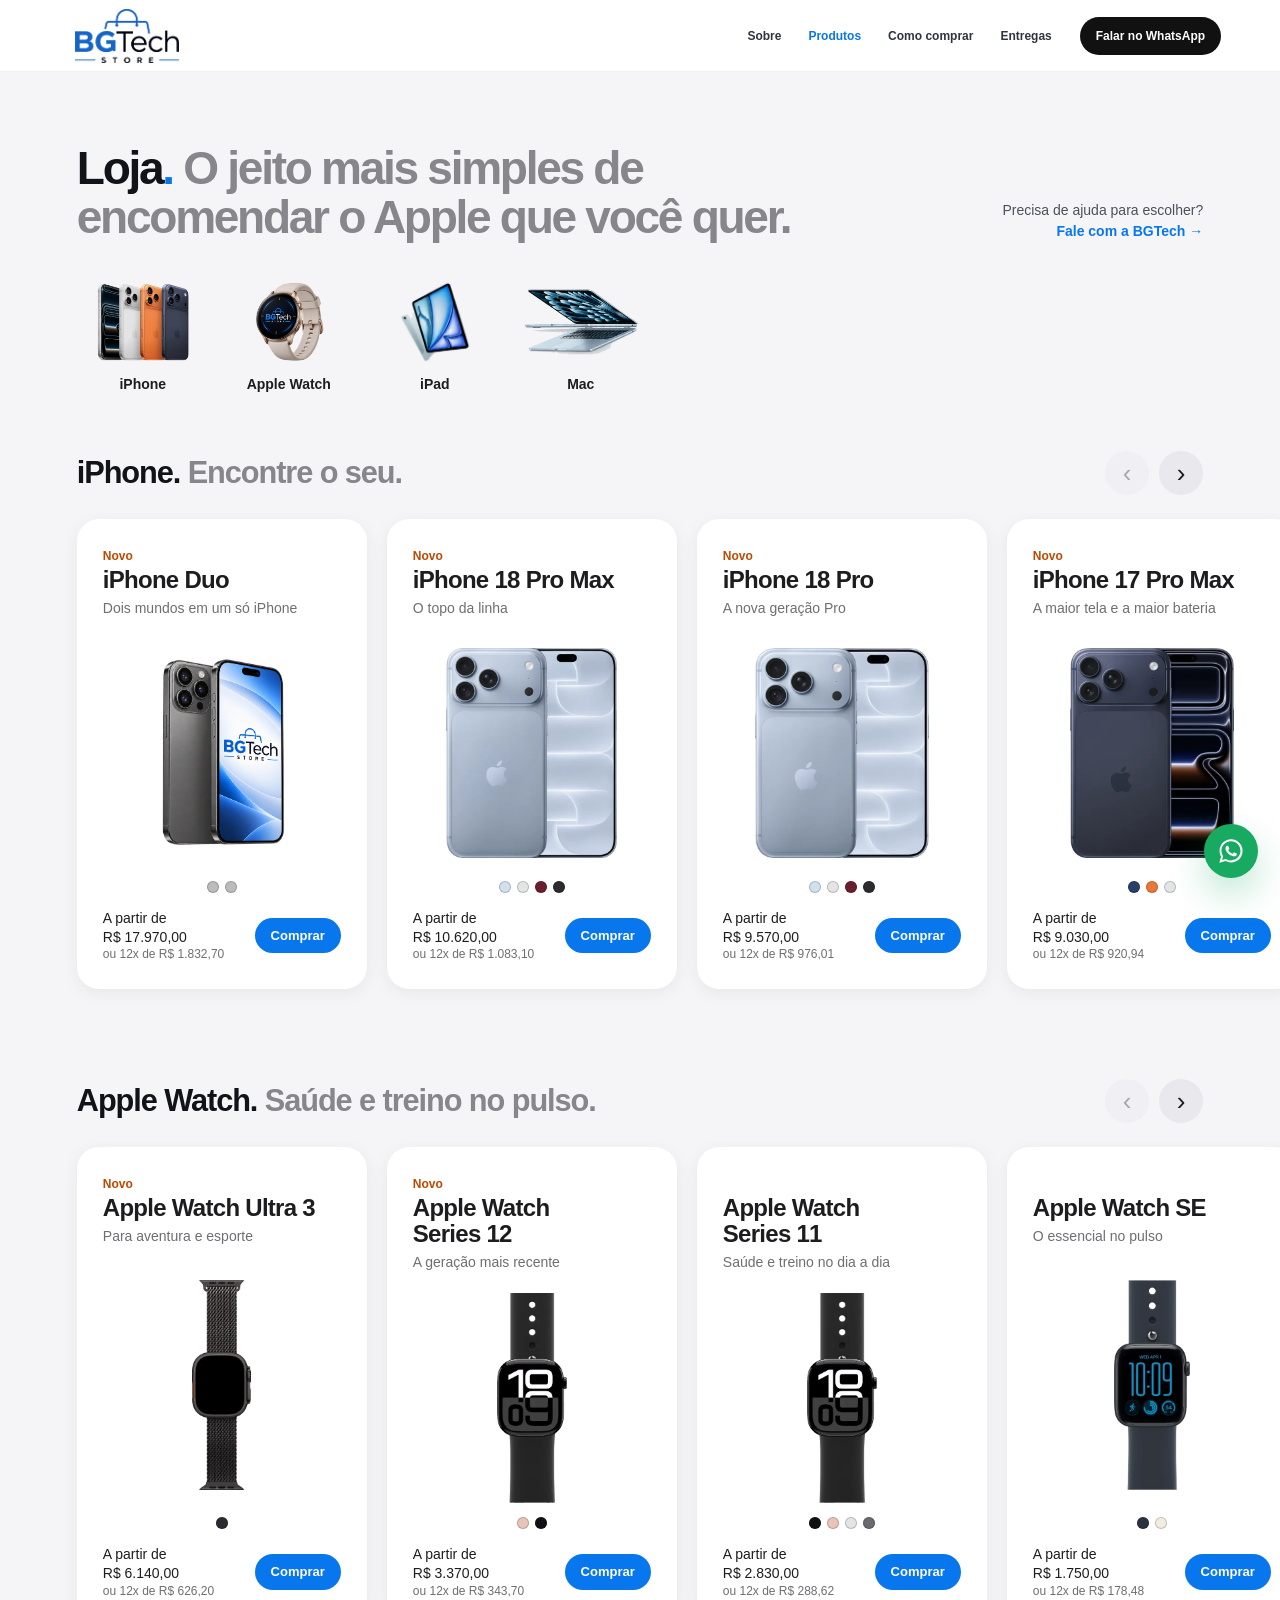
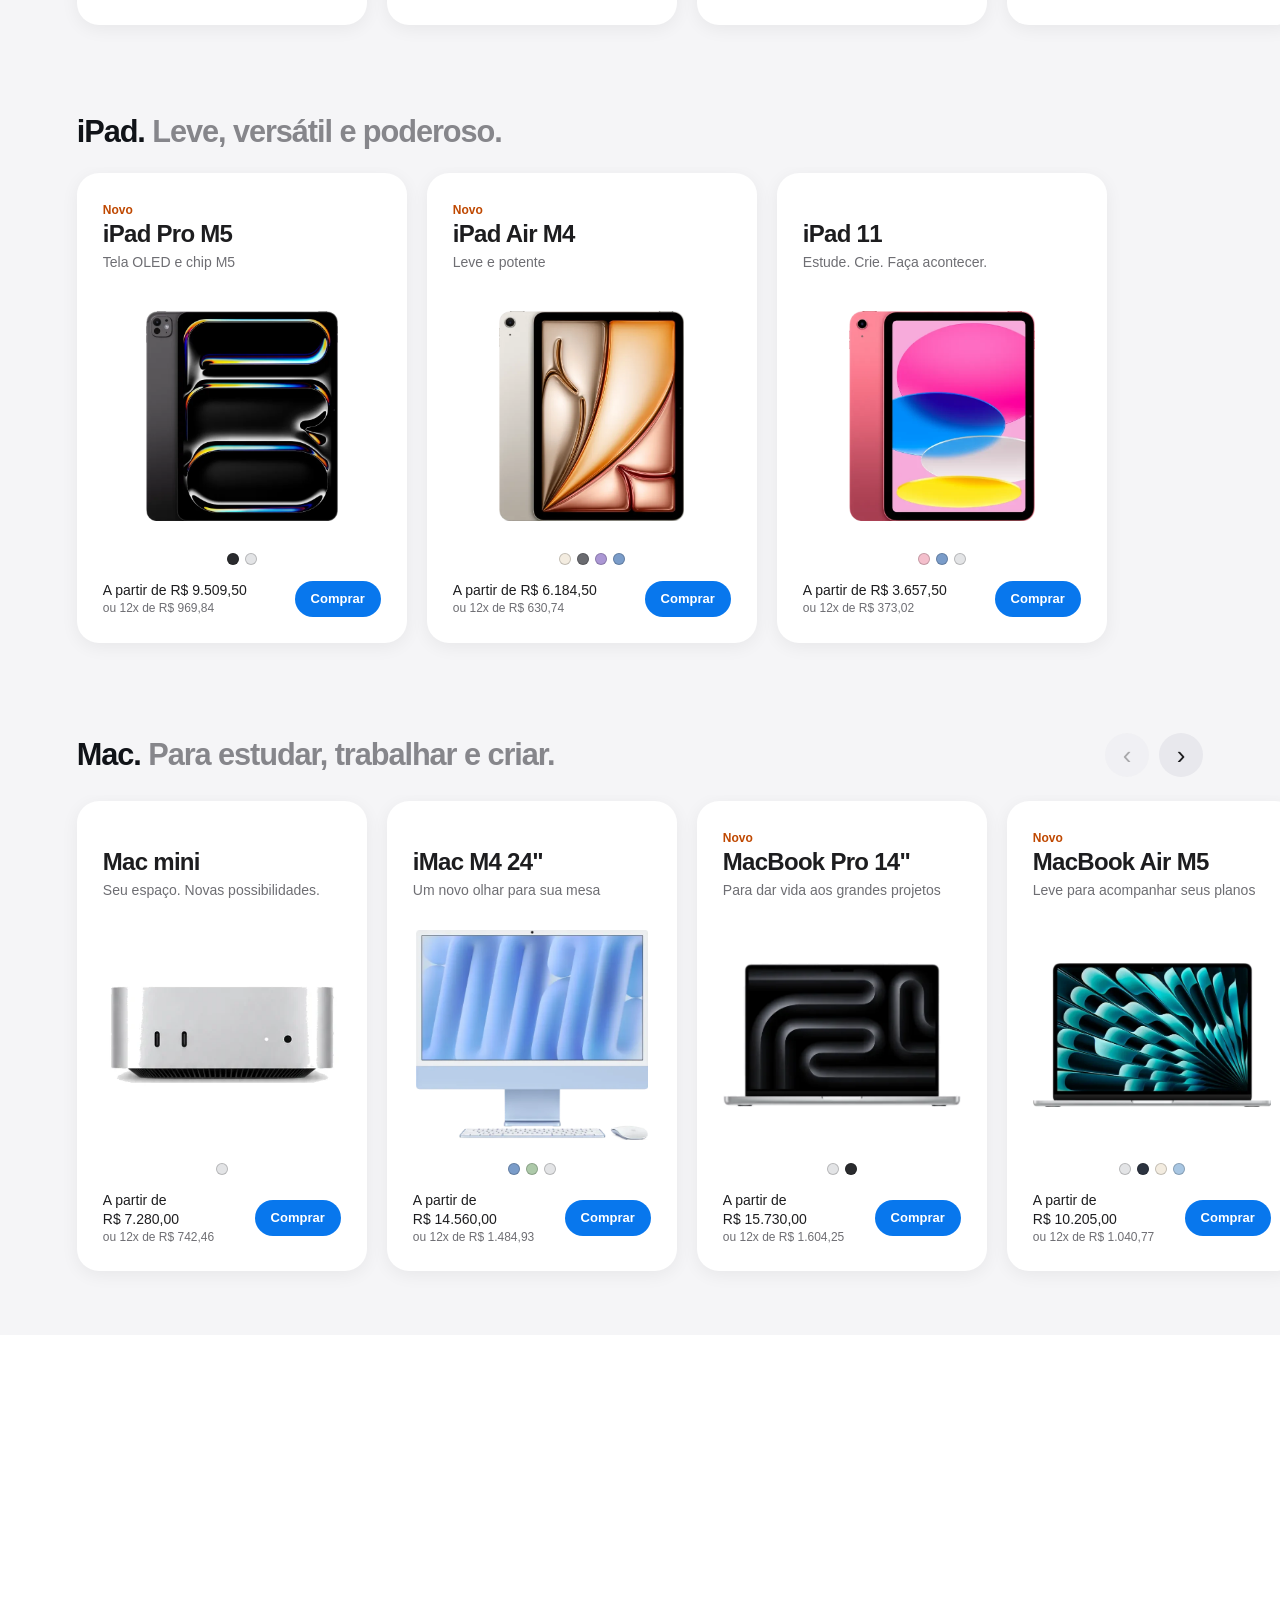
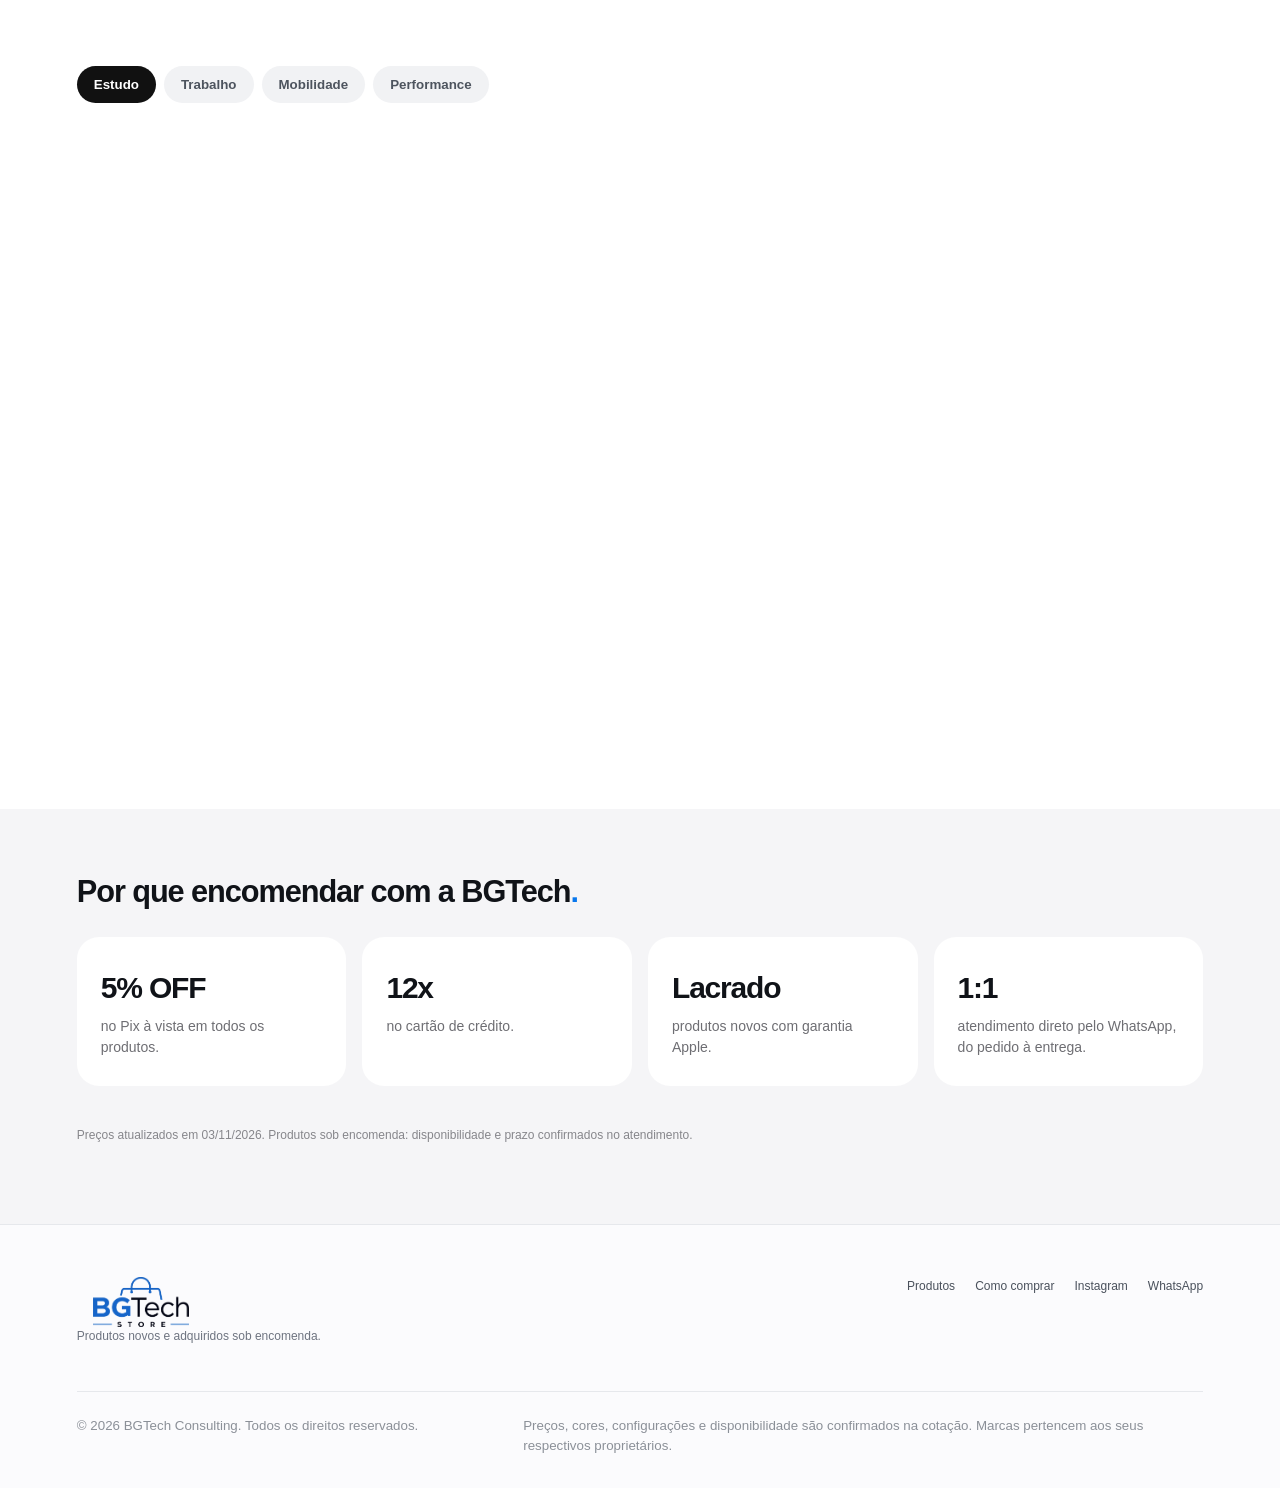
==== commit a322e069: "Remove total do cartão e ajusta texto do iPhone Duo Co-Authored-By: Claude Opus 5.5 <noreply@anthrop" ====
--- a/produtos.html
+++ b/produtos.html
@@ -108,7 +108,7 @@
         <h2>Por que encomendar com a BGTech<span>.</span></h2>
         <div class="st-perks-row">
           <article><strong>5% OFF</strong><p>no Pix à vista em todos os produtos.</p></article>
-          <article><strong>12x</strong><p>no cartão, com valor total mostrado antes.</p></article>
+          <article><strong>12x</strong><p>no cartão de crédito.</p></article>
           <article><strong>Lacrado</strong><p>produtos novos com garantia Apple.</p></article>
           <article><strong>1:1</strong><p>atendimento direto pelo WhatsApp, do pedido à entrega.</p></article>
         </div>
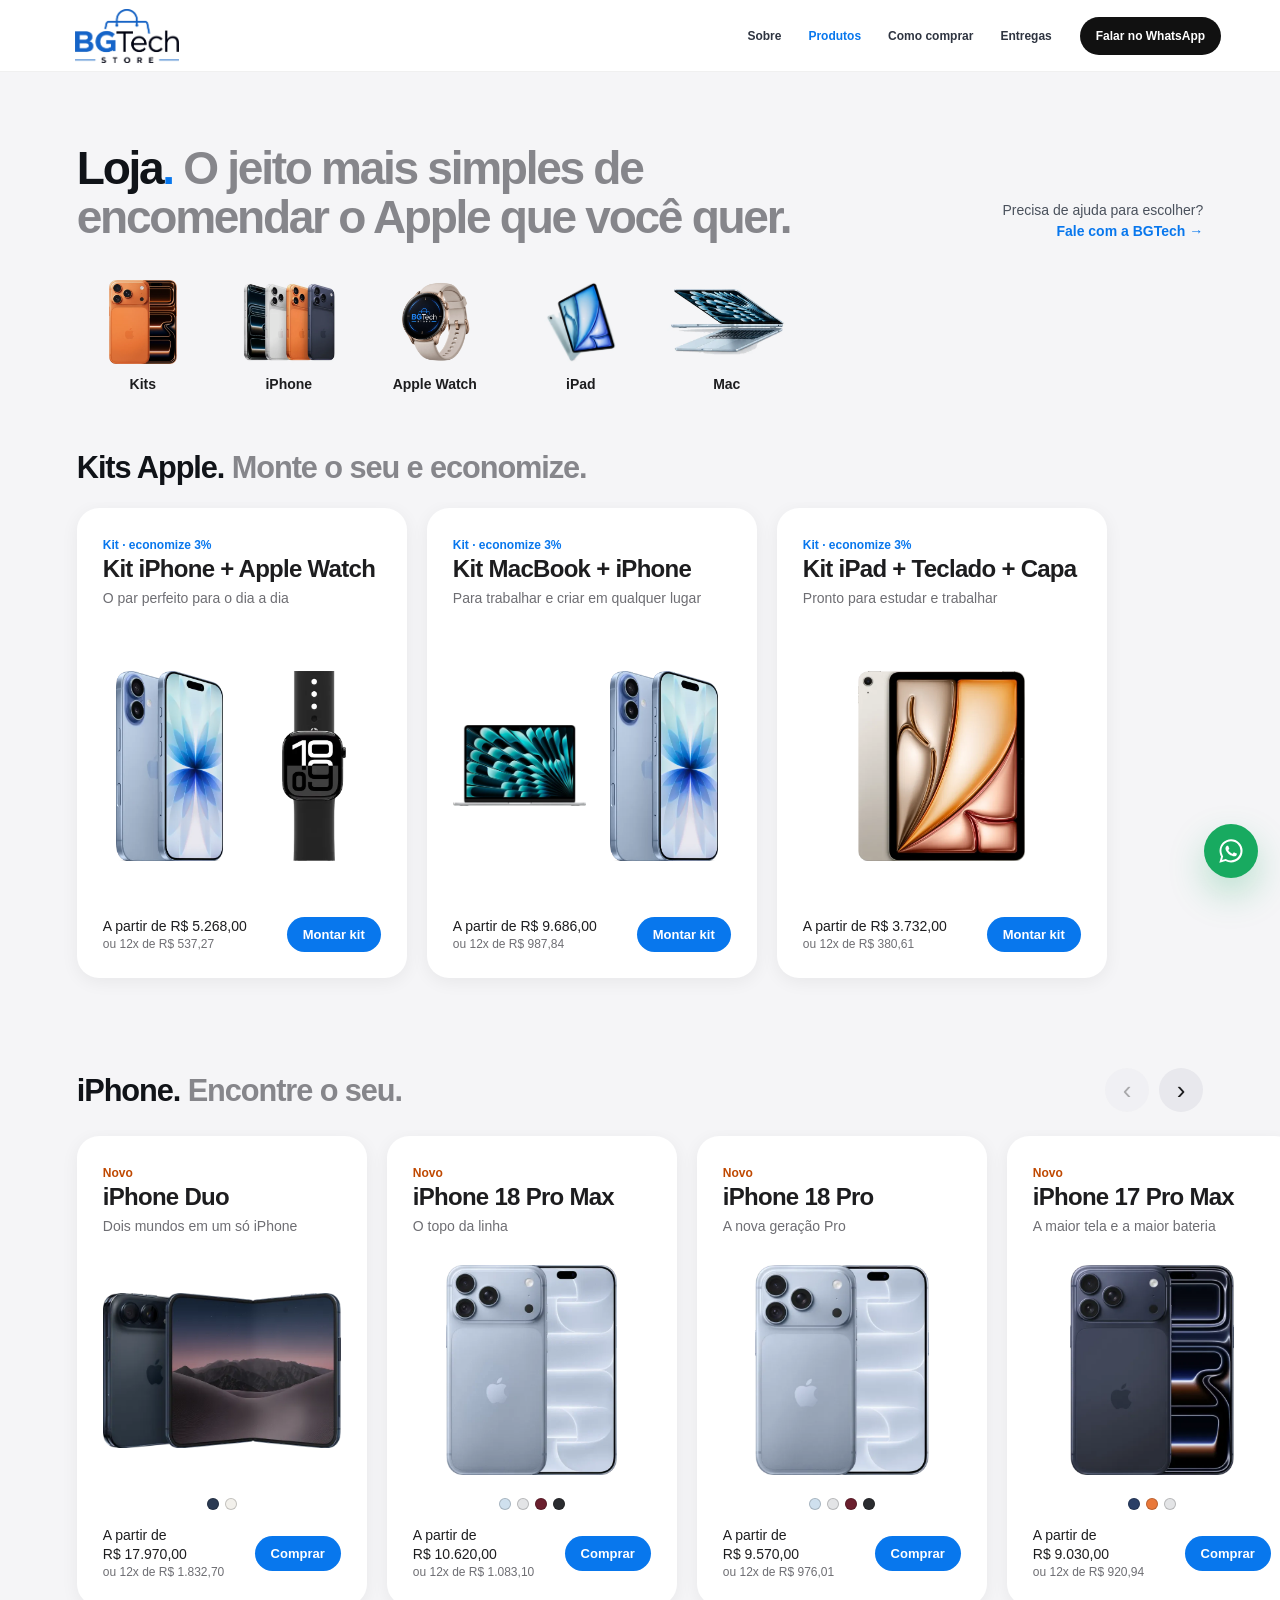
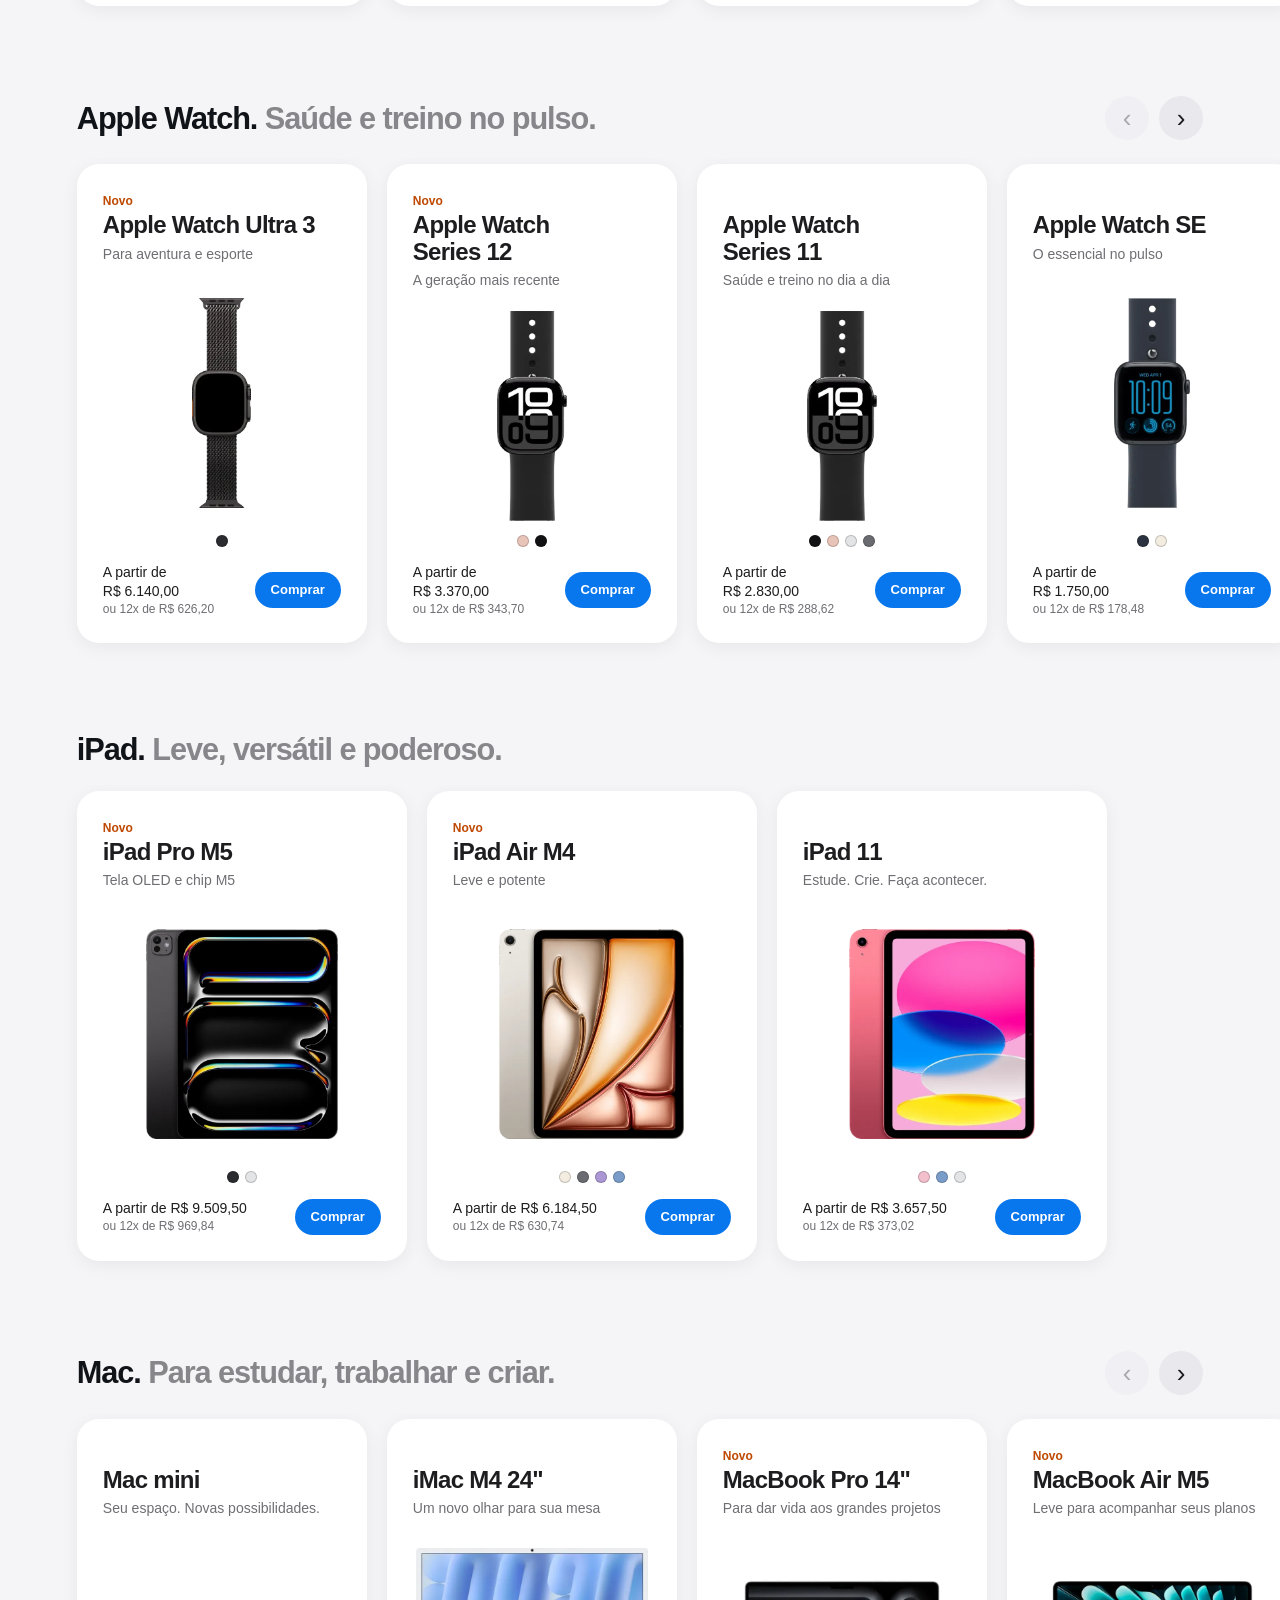
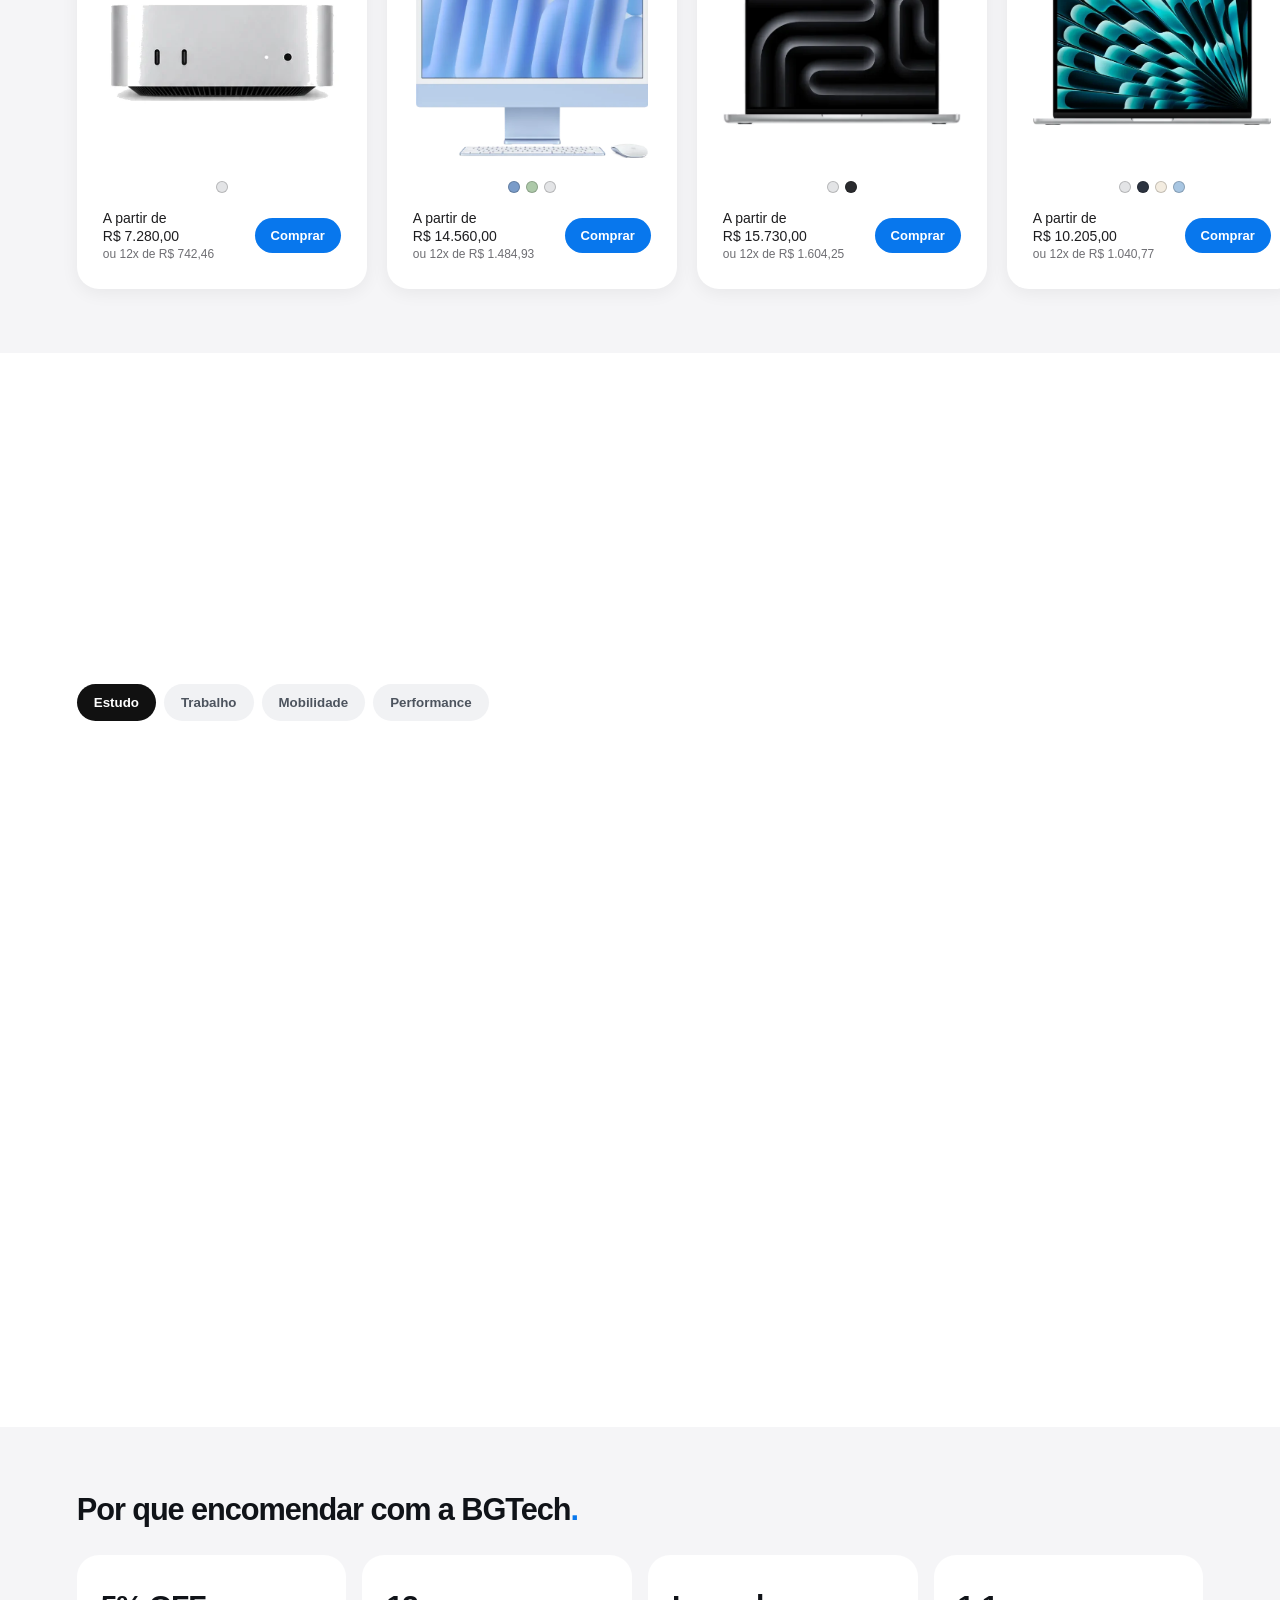
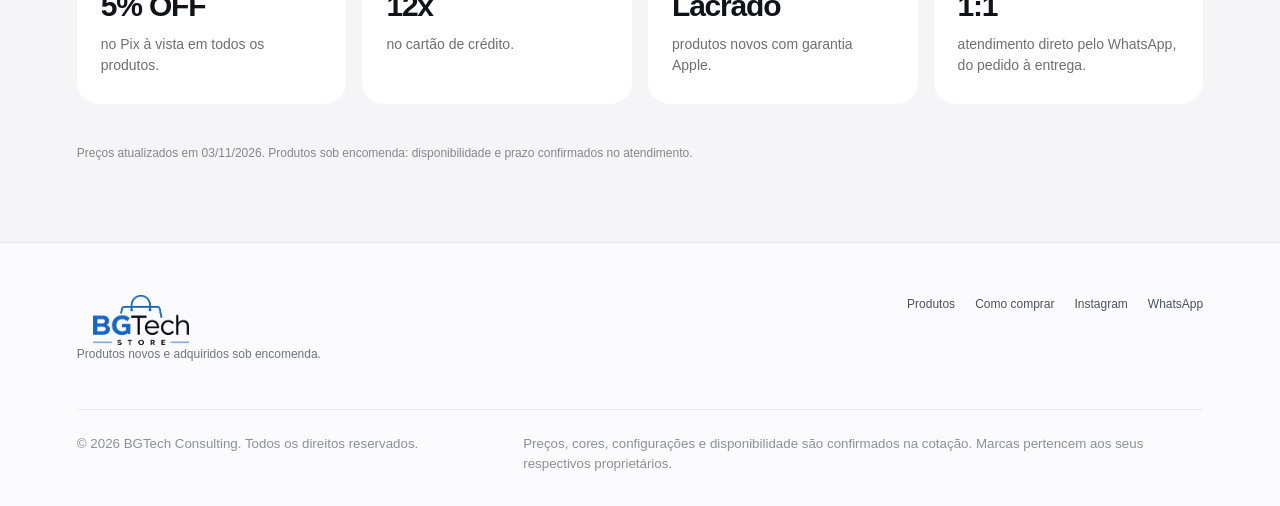
==== commit b413221e: "Kits Apple com montagem livre e desconto - Kit iPhone + Apple Watch, Kit MacBook + iPhone e Kit iPad" ====
--- a/produtos.html
+++ b/produtos.html
@@ -177,6 +177,8 @@
         <a class="bp-cta" id="bp-bar-cta" href="#" target="_blank" rel="noopener noreferrer">Pedir</a>
       </div>
     </div>
+    <!-- KIT -->
+    <div id="view-kit" class="kit-view" hidden></div>
   </main>
 
   <div class="zoom" id="zoom" hidden><img id="zoom-img" alt="" /><button class="zoom-close" id="zoom-close" type="button" aria-label="Fechar foto">×</button></div>
@@ -208,5 +210,6 @@
   <script src="script.js" defer></script>
   <script src="produtos-data.js" defer></script>
   <script src="produtos.js" defer></script>
+  <script src="kits.js" defer></script>
 </body>
 </html>
--- a/produtos.css
+++ b/produtos.css
@@ -146,3 +146,42 @@
 .st-arrow:hover:not(:disabled){background:#d2d2d7}
 .st-arrow:disabled{opacity:.35;cursor:default}
 @media(hover:none){.st-arrows{display:none}}
+
+/* Bolinhas de cor: anel de seleção redondo e sem contorno quadrado ao clicar */
+.bp-sw{-webkit-tap-highlight-color:transparent;outline:none}
+.bp-sw:focus-visible{outline:none;box-shadow:0 0 0 2px #fff,0 0 0 4px var(--blue)}
+.bp-sw[aria-checked="true"]:focus-visible{box-shadow:0 0 0 2px var(--blue),0 0 0 5px rgba(0,113,227,.25)}
+.bp-sw:hover span{transform:scale(1.06)}
+.bp-sw span{transition:transform .15s}
+
+/* ---------- Kits ---------- */
+.kit-view{background:#fff}
+.kit-media,.kit-stage{display:flex;align-items:center;justify-content:center;gap:4%}
+.kit-media .kit-pic{height:190px;width:48%;object-fit:contain}
+.st-card.kit-card .st-media{min-height:220px}
+.st-card.kit-card .st-new{color:var(--blue)}
+.kit-stage{padding:8%}
+.kit-stage .kit-pic{position:static;width:48%;height:84%;object-fit:contain;mix-blend-mode:multiply}
+.kit-stage .kit-pic:only-child{width:80%}
+.kit-media .kit-pic:only-child{width:80%}
+.kit-step{padding:0 0 28px;margin-bottom:28px;border-bottom:1px solid var(--line)}
+.kit-step h2{display:flex;align-items:center;gap:12px;font-size:24px;letter-spacing:-.03em;margin-bottom:16px}
+.kit-n{display:grid;place-items:center;width:30px;height:30px;border-radius:50%;background:var(--blue);color:#fff;font-size:14px;letter-spacing:0}
+.kit-label{display:block;font-size:13px;font-weight:650;color:#4a515c;margin:14px 0 8px}
+.kit-label b{font-weight:500;color:#1d1d1f}
+.kit-select{width:100%;padding:14px 16px;border-radius:14px;border:1px solid #d2d2d7;background:#fff;font:inherit;font-size:15px;color:#1d1d1f;cursor:pointer}
+.kit-select:focus-visible{outline:2px solid var(--blue);outline-offset:2px}
+.kit-chips{display:flex;flex-wrap:wrap;gap:8px}
+.kit-chip{padding:10px 14px;border-radius:12px;border:1px solid #d2d2d7;background:#fff;font:inherit;font-size:14px;font-weight:600;color:#1d1d1f;cursor:pointer}
+.kit-chip[aria-pressed="true"]{border-color:var(--blue);box-shadow:0 0 0 1px var(--blue)}
+.kit-chip.off{color:#86868b}
+.kit-item-price{margin:14px 0 0;font-size:15px;font-weight:650;font-variant-numeric:tabular-nums}
+.kit-acc{display:flex;justify-content:space-between;align-items:center;gap:16px;padding:18px 20px;border-radius:16px;background:var(--soft)}
+.kit-acc p{margin:0;color:#4a515c;font-size:14px}
+.kit-acc b{font-variant-numeric:tabular-nums;white-space:nowrap}
+.kit-lines{margin:0 0 16px;padding-left:18px;color:#4a515c;font-size:13px;display:grid;gap:4px}
+.bp-sum-price small s{color:#86868b}
+@media(max-width:720px){body.on-kit .whatsapp-fab{display:none}body.on-kit footer{padding-bottom:96px}}
+.st-card .st-media.kit-media{display:flex;flex-direction:row;align-items:center;justify-content:center;gap:4%}
+.st-card .st-media.kit-media img{width:48%;height:190px}
+.st-card .st-media.kit-media img:only-child{width:80%}
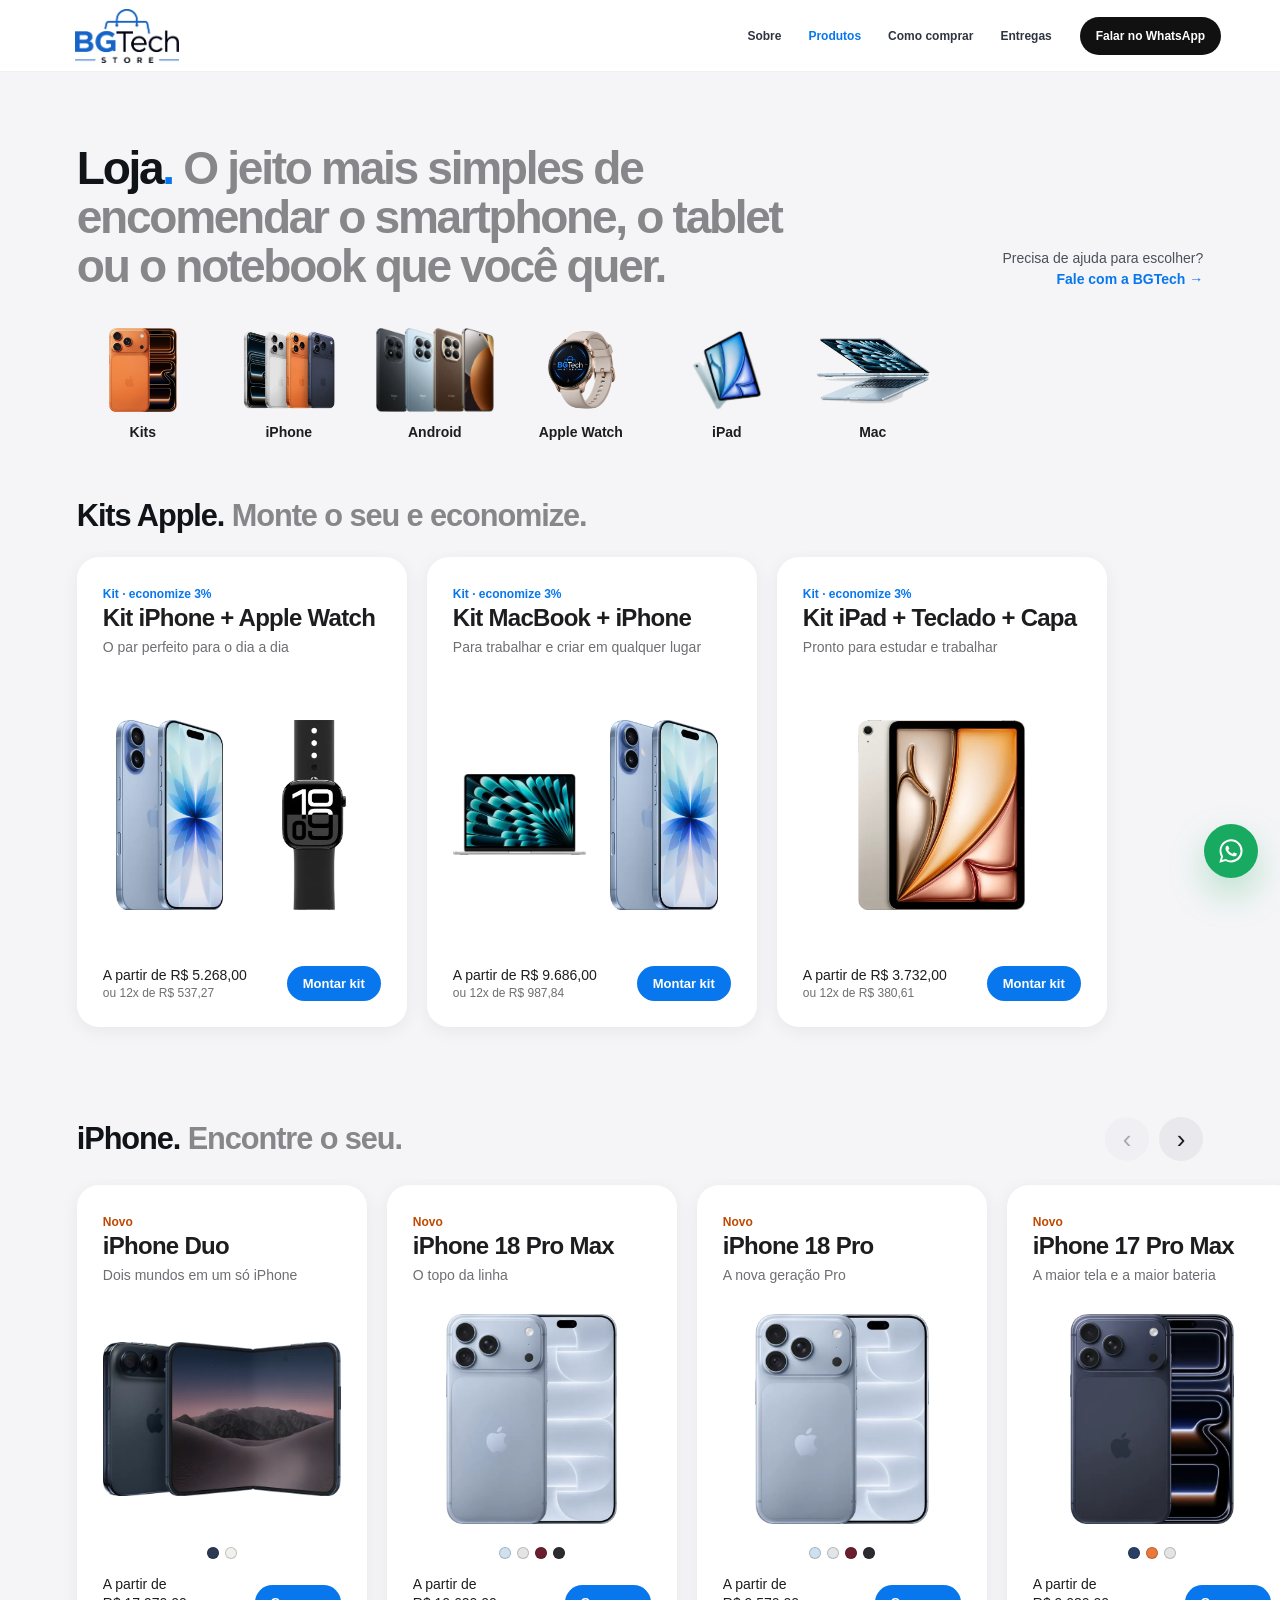
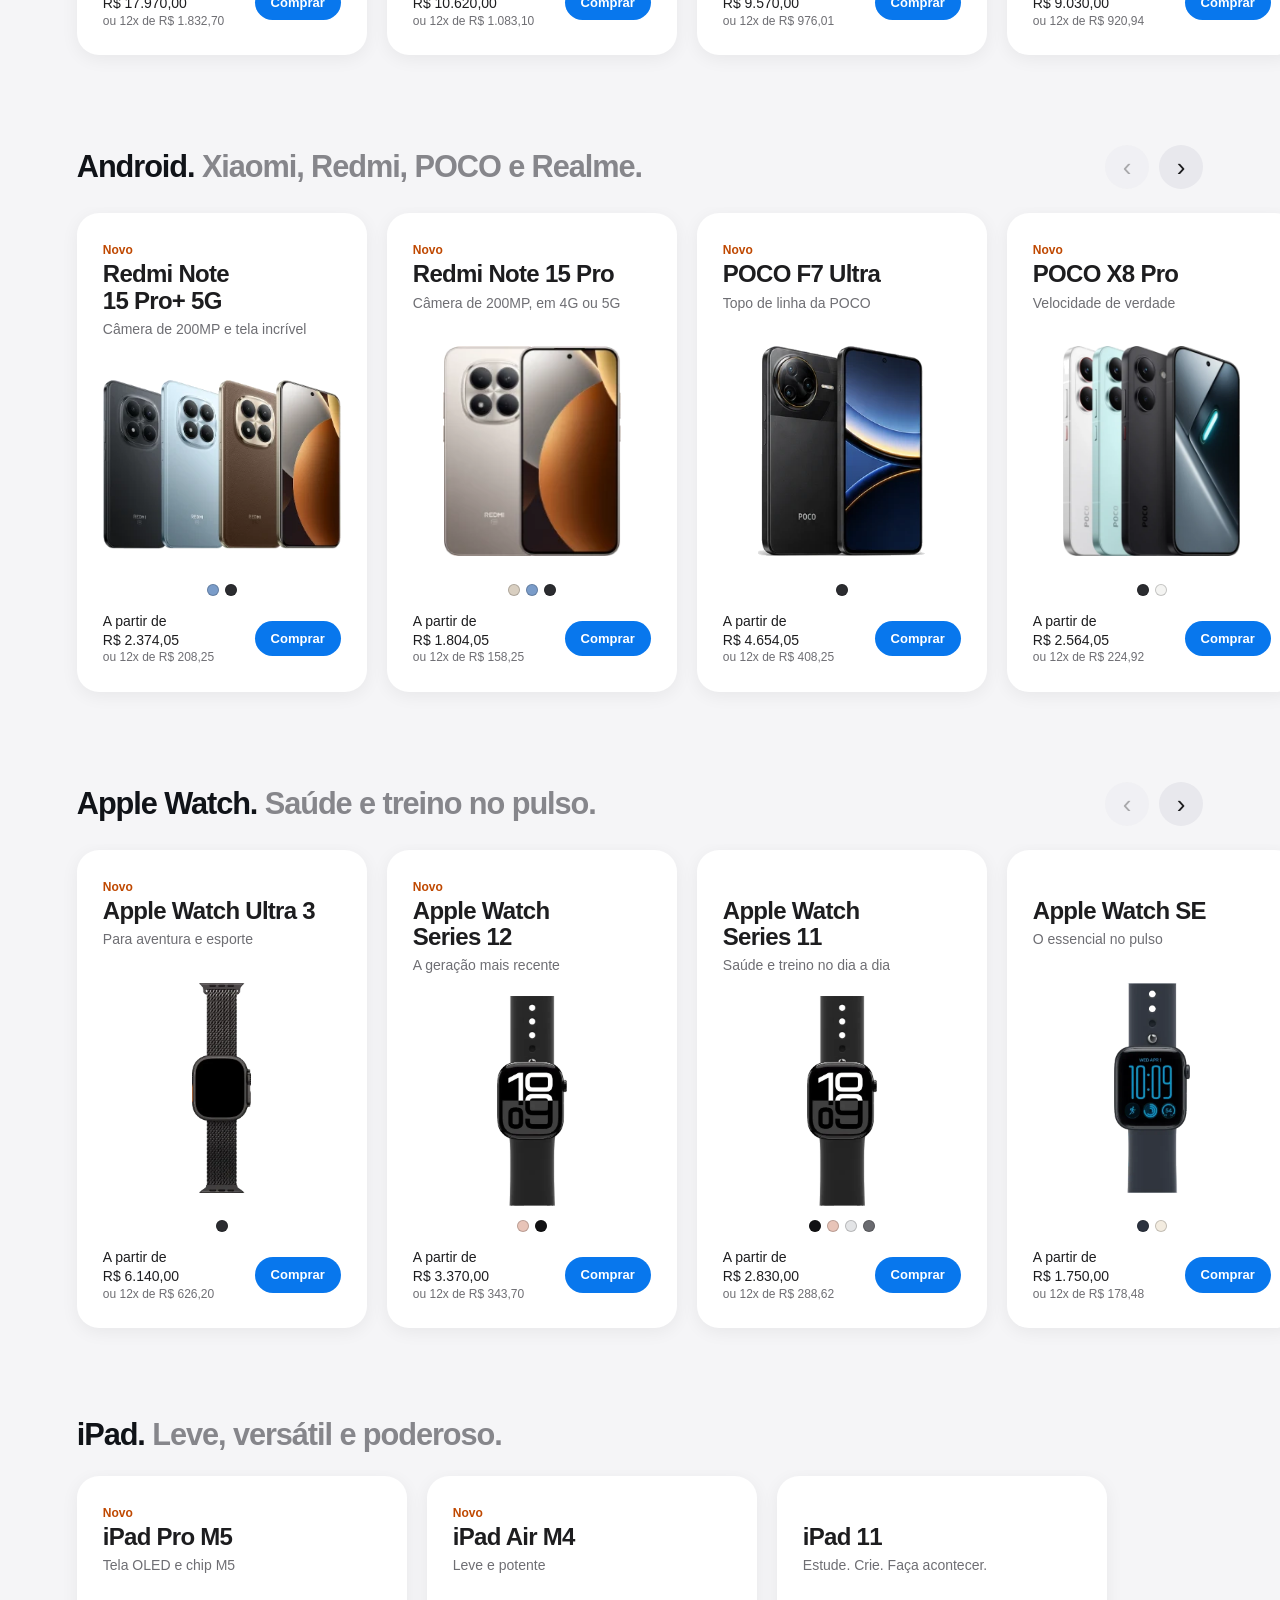
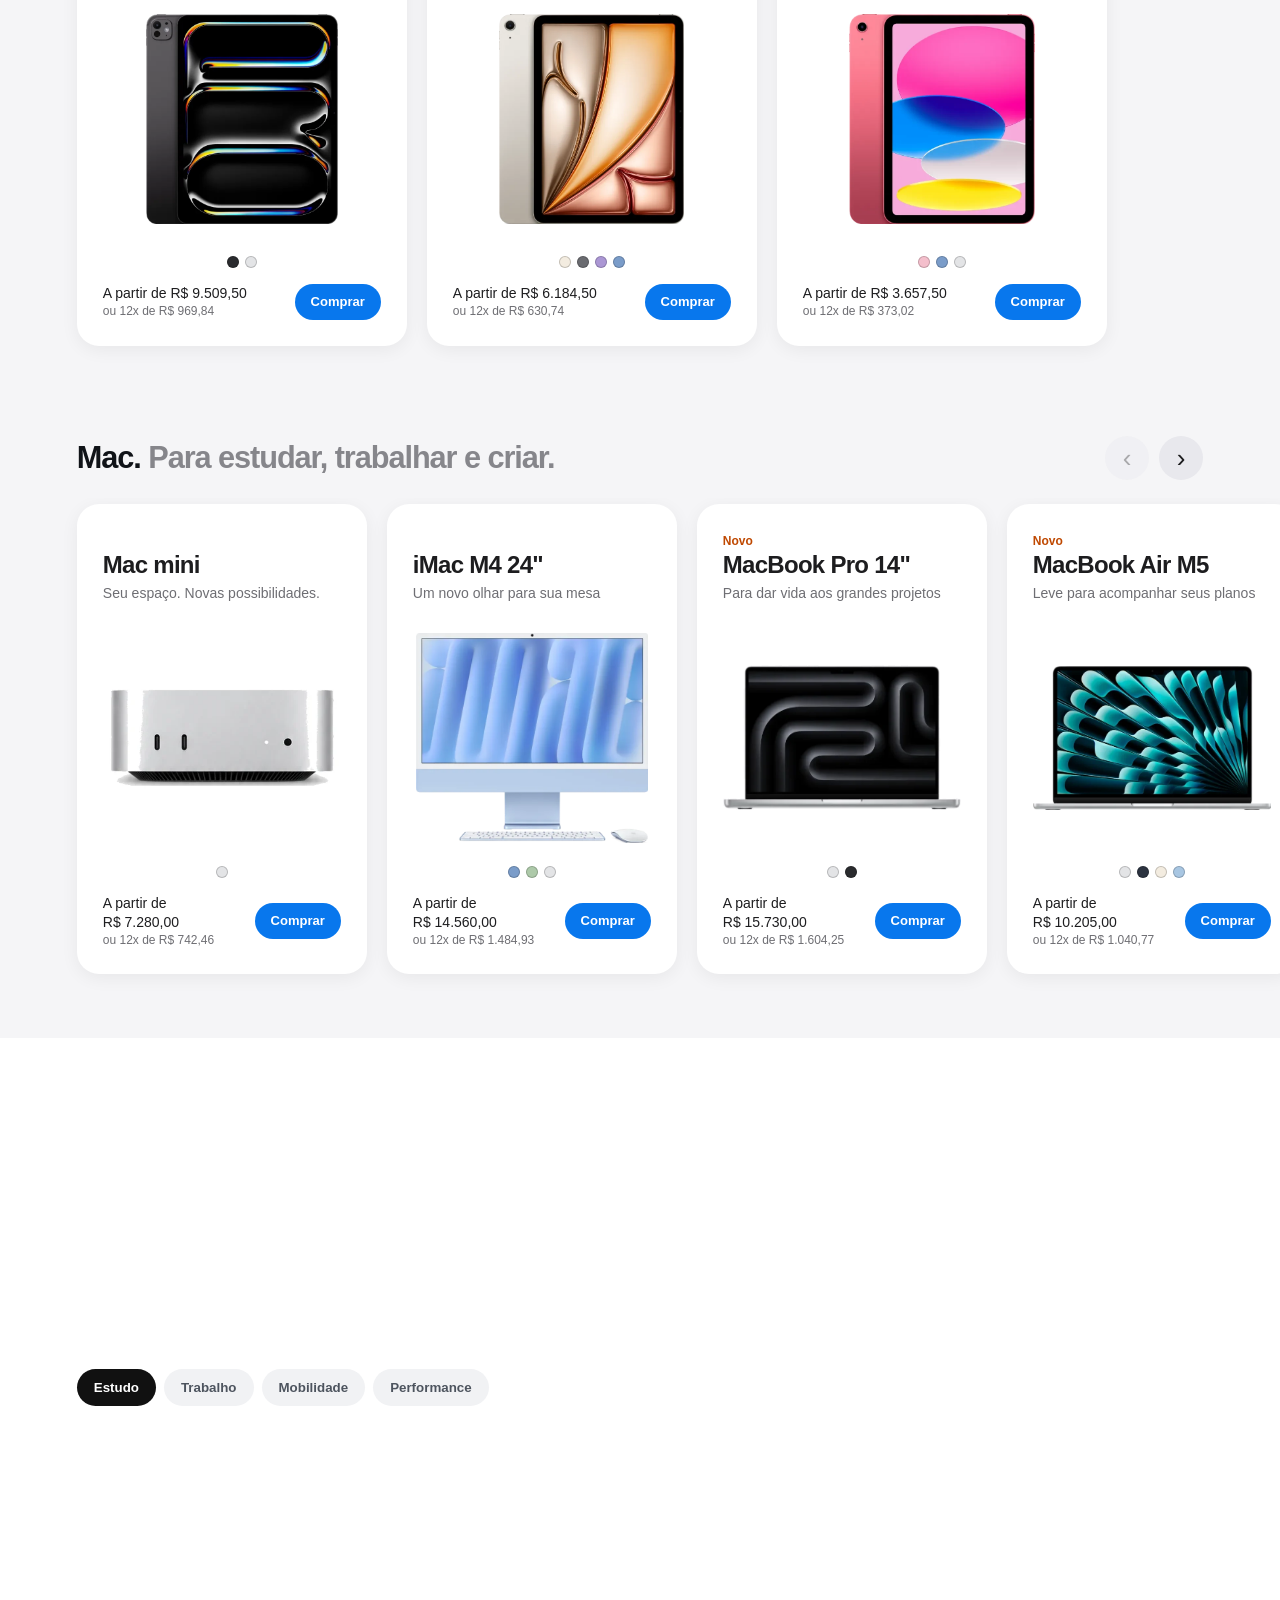
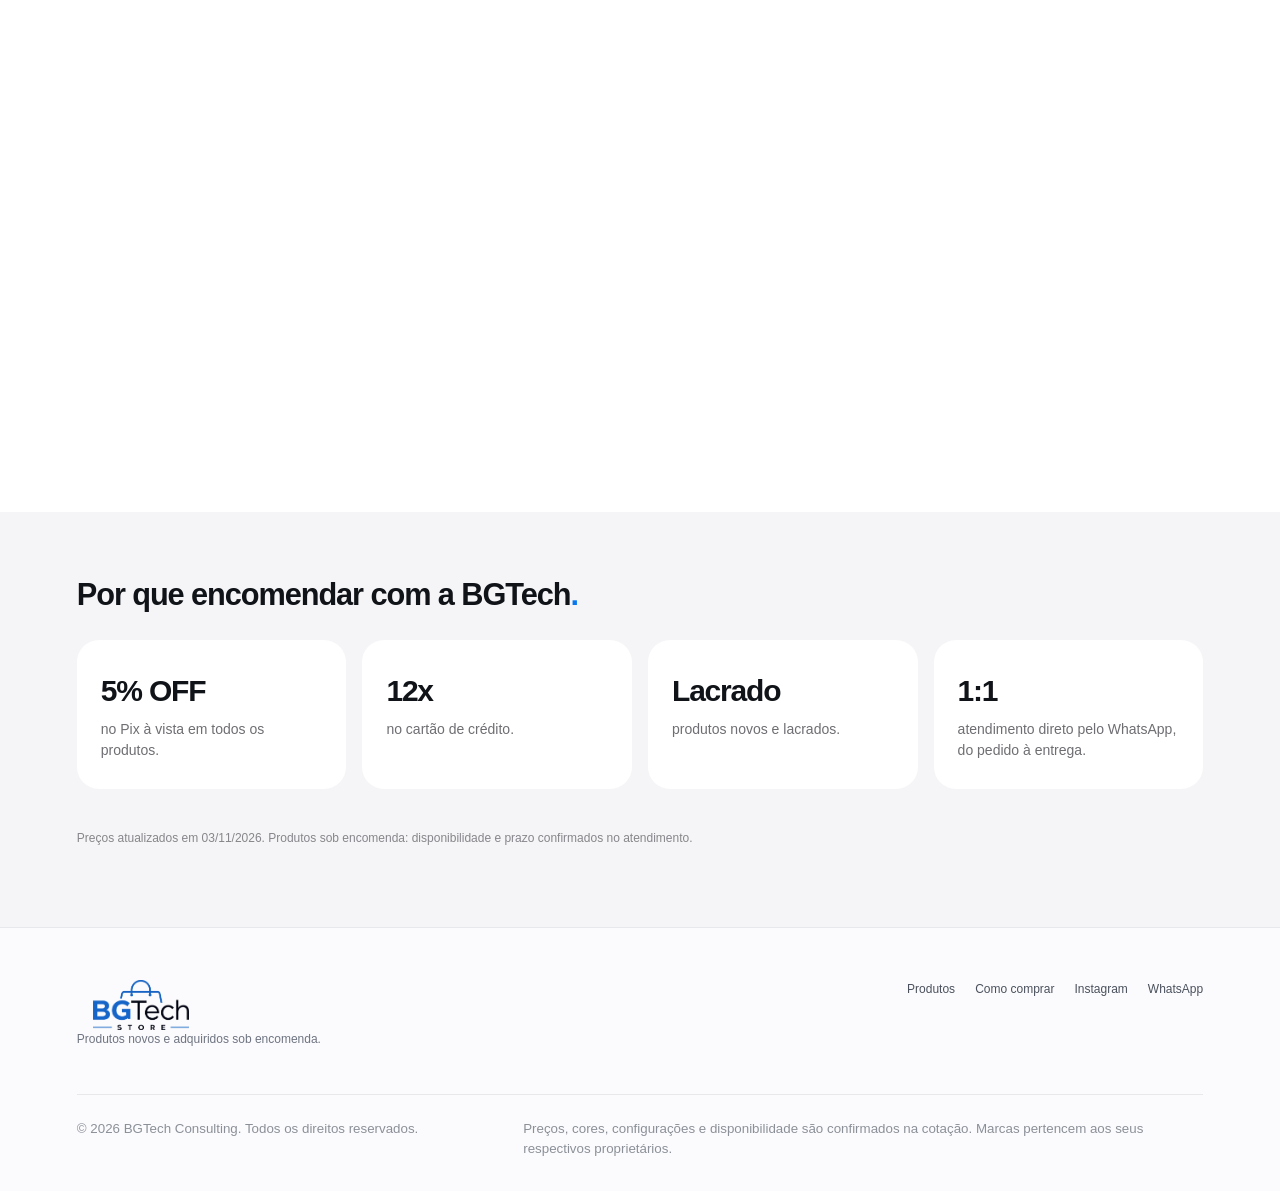
==== commit cf038e4e: "Adiciona Android: Xiaomi, Redmi, POCO e Realme - 13 modelos com preços do catálogo (Pix e cartão 12x" ====
--- a/produtos.html
+++ b/produtos.html
@@ -64,12 +64,13 @@
     <!-- VITRINE -->
     <div id="view-list">
       <section class="st-hero">
-        <h1>Loja<span>.</span> <em>O jeito mais simples de encomendar o Apple que você quer.</em></h1>
+        <h1>Loja<span>.</span> <em>O jeito mais simples de encomendar o smartphone, o tablet ou o notebook que você quer.</em></h1>
         <a class="st-help" data-wa="Olá BGTech Store! Quero ajuda para escolher um produto." href="#">Precisa de ajuda para escolher?<br><b>Fale com a BGTech →</b></a>
       </section>
 
       <nav class="st-cats" aria-label="Categorias">
         <a href="#sec-iphone"><img src="assets/produtos/iphone-17-pro.webp" alt="" /><span>iPhone</span></a>
+        <a href="#sec-android"><img src="assets/produtos/android/redmi-note-15-pro-plus.webp" alt="" /><span>Android</span></a>
         <a href="#sec-watch"><img src="assets/smartwatch-bgtech-v42.png" alt="" /><span>Apple Watch</span></a>
         <a href="#sec-ipad"><img src="assets/produtos/ipad-air.webp" alt="" /><span>iPad</span></a>
         <a href="#sec-mac"><img src="assets/produtos/macbook-air.webp" alt="" /><span>Mac</span></a>
@@ -109,7 +110,7 @@
         <div class="st-perks-row">
           <article><strong>5% OFF</strong><p>no Pix à vista em todos os produtos.</p></article>
           <article><strong>12x</strong><p>no cartão de crédito.</p></article>
-          <article><strong>Lacrado</strong><p>produtos novos com garantia Apple.</p></article>
+          <article><strong>Lacrado</strong><p>produtos novos e lacrados.</p></article>
           <article><strong>1:1</strong><p>atendimento direto pelo WhatsApp, do pedido à entrega.</p></article>
         </div>
       </section>
@@ -161,7 +162,7 @@
             <ul class="bp-perks">
               <li>Sem cadastro e sem pagamento no site</li>
               <li>Disponibilidade e prazo confirmados na conversa</li>
-              <li>Produto lacrado com garantia Apple</li>
+              <li>Produto novo e lacrado</li>
             </ul>
           </section>
         </div>
